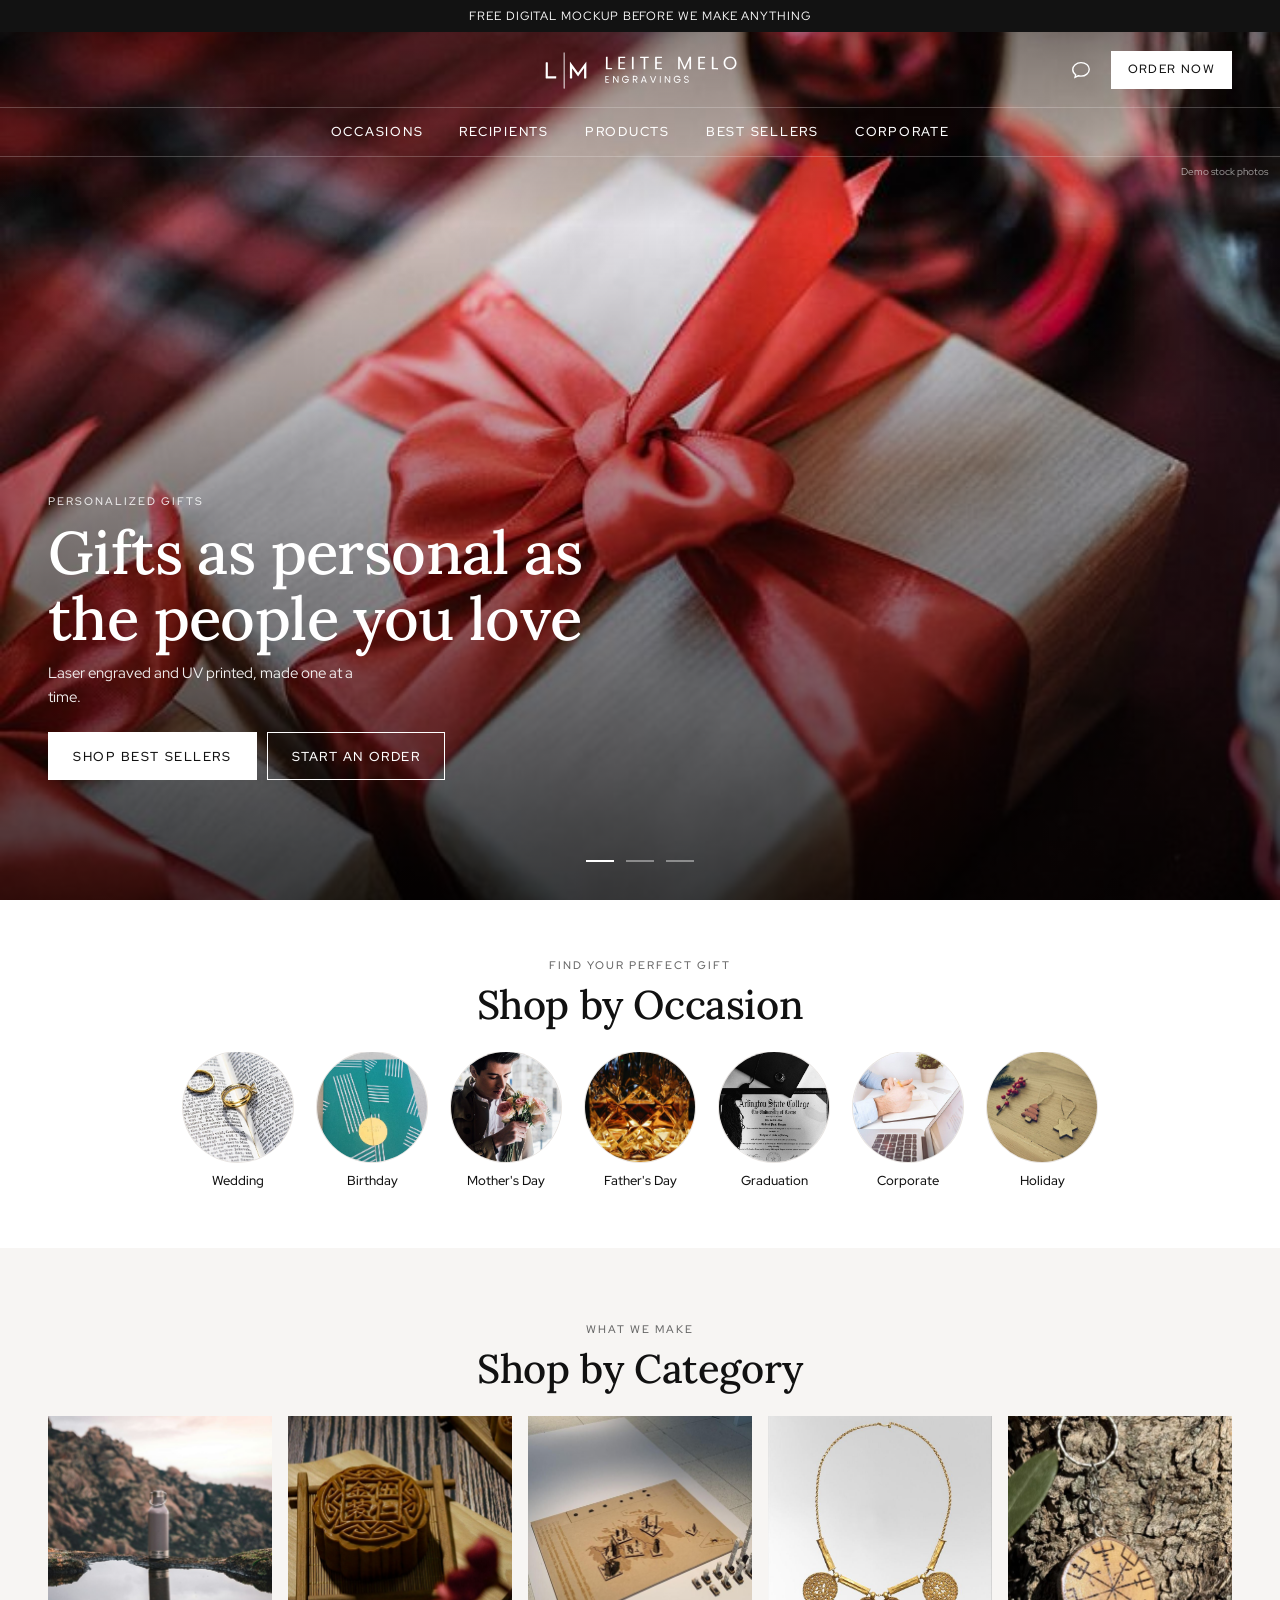
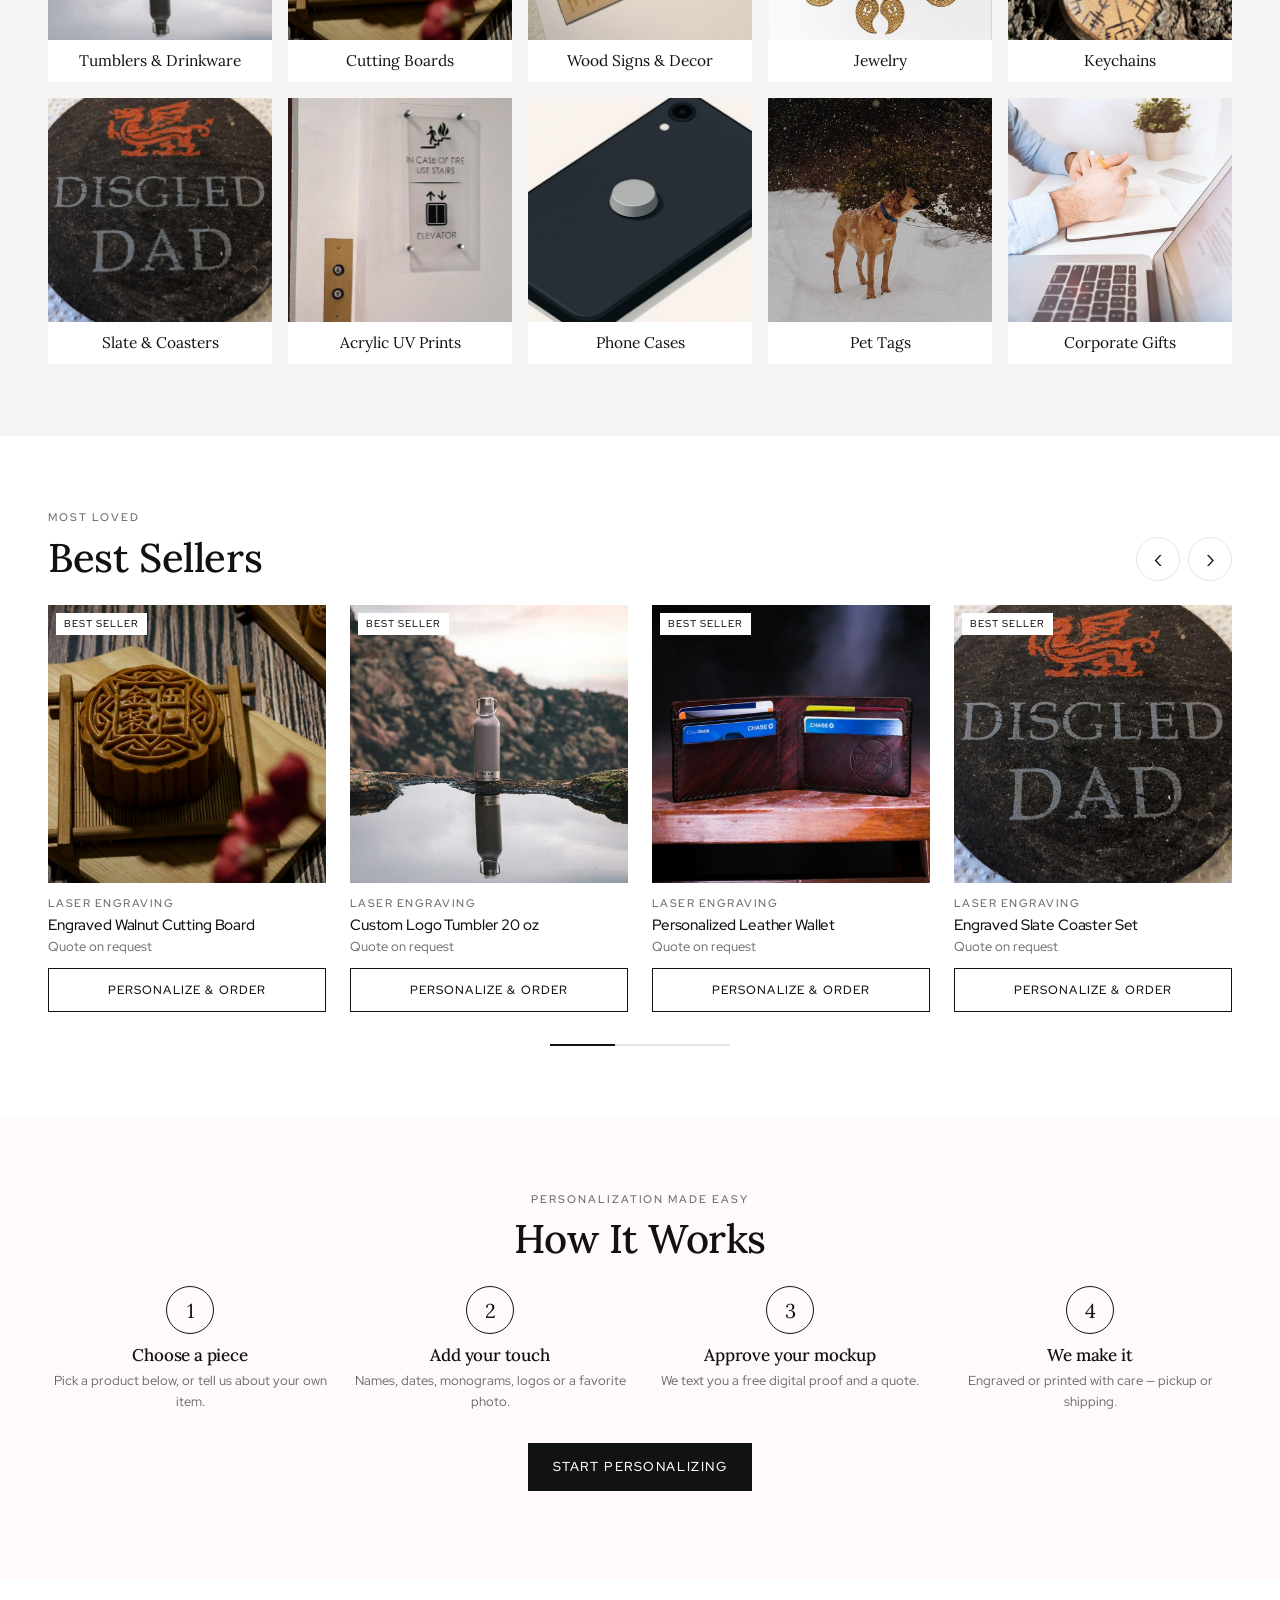
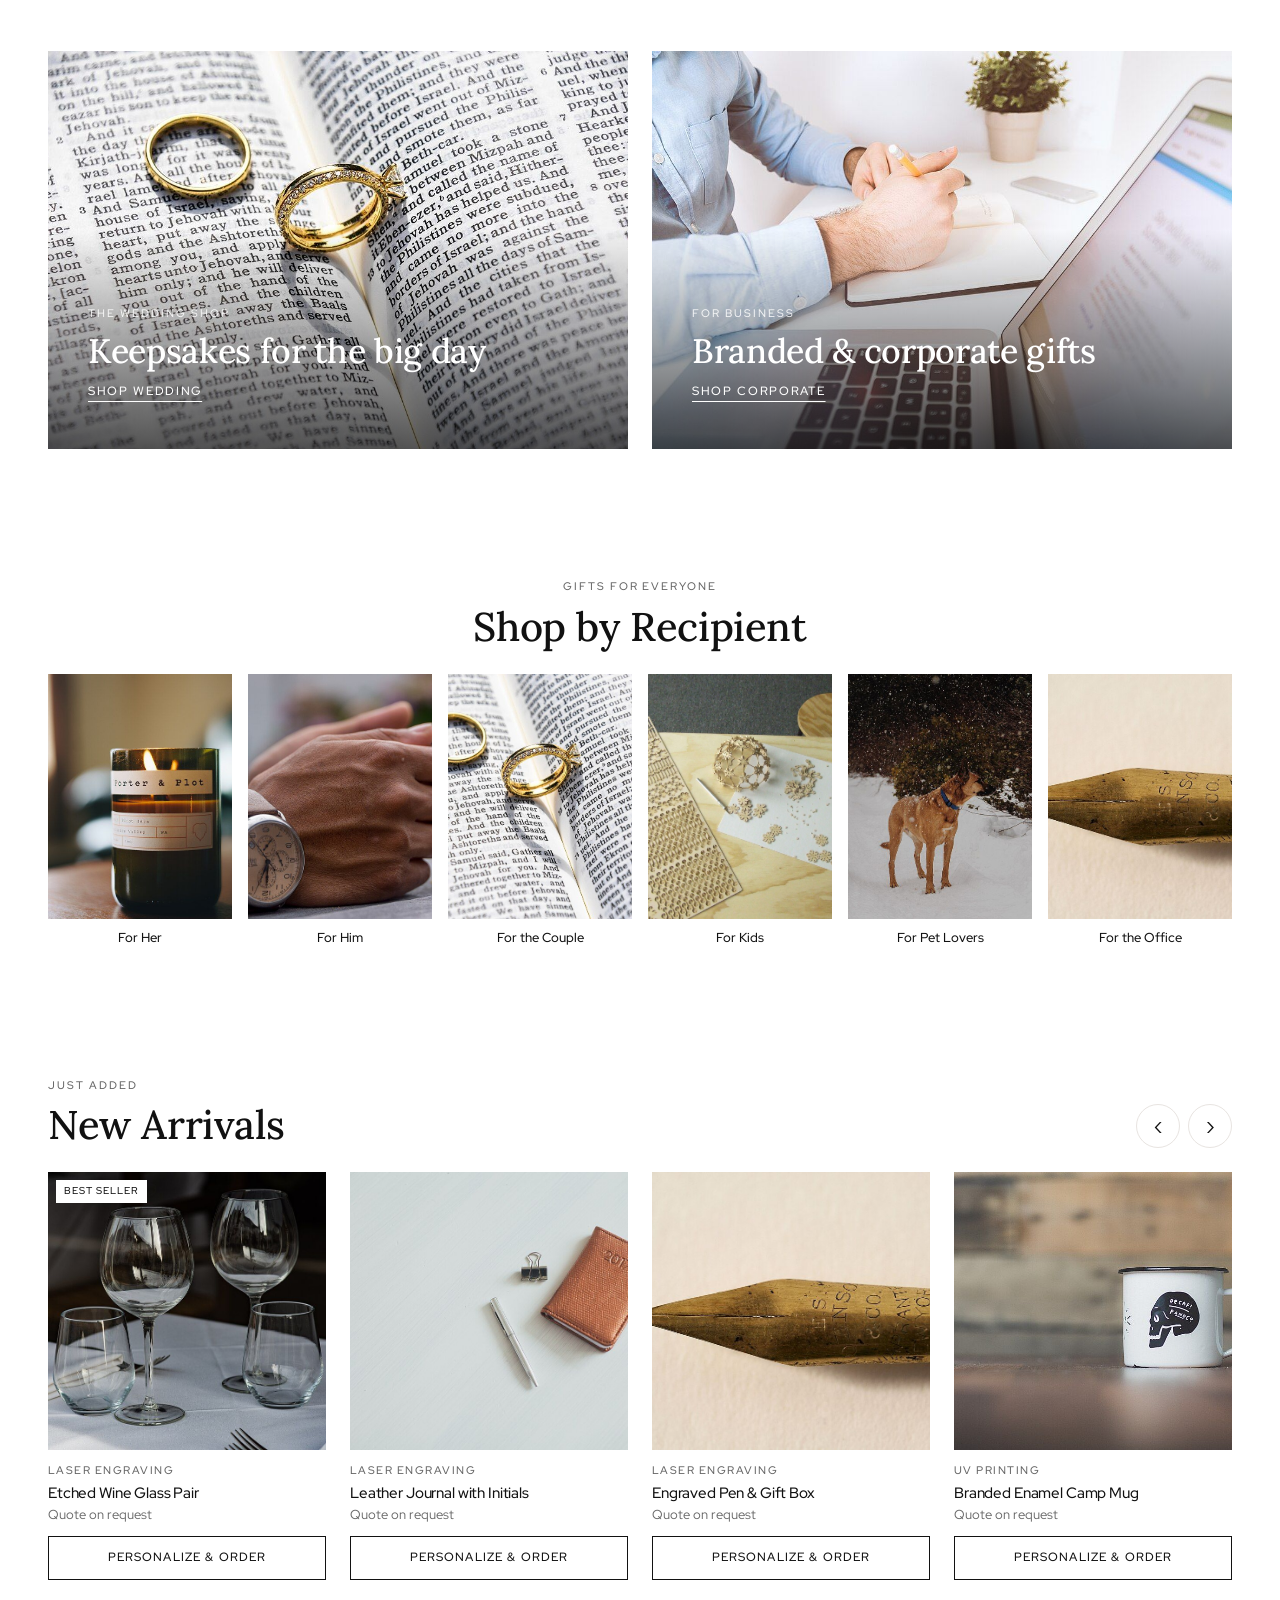
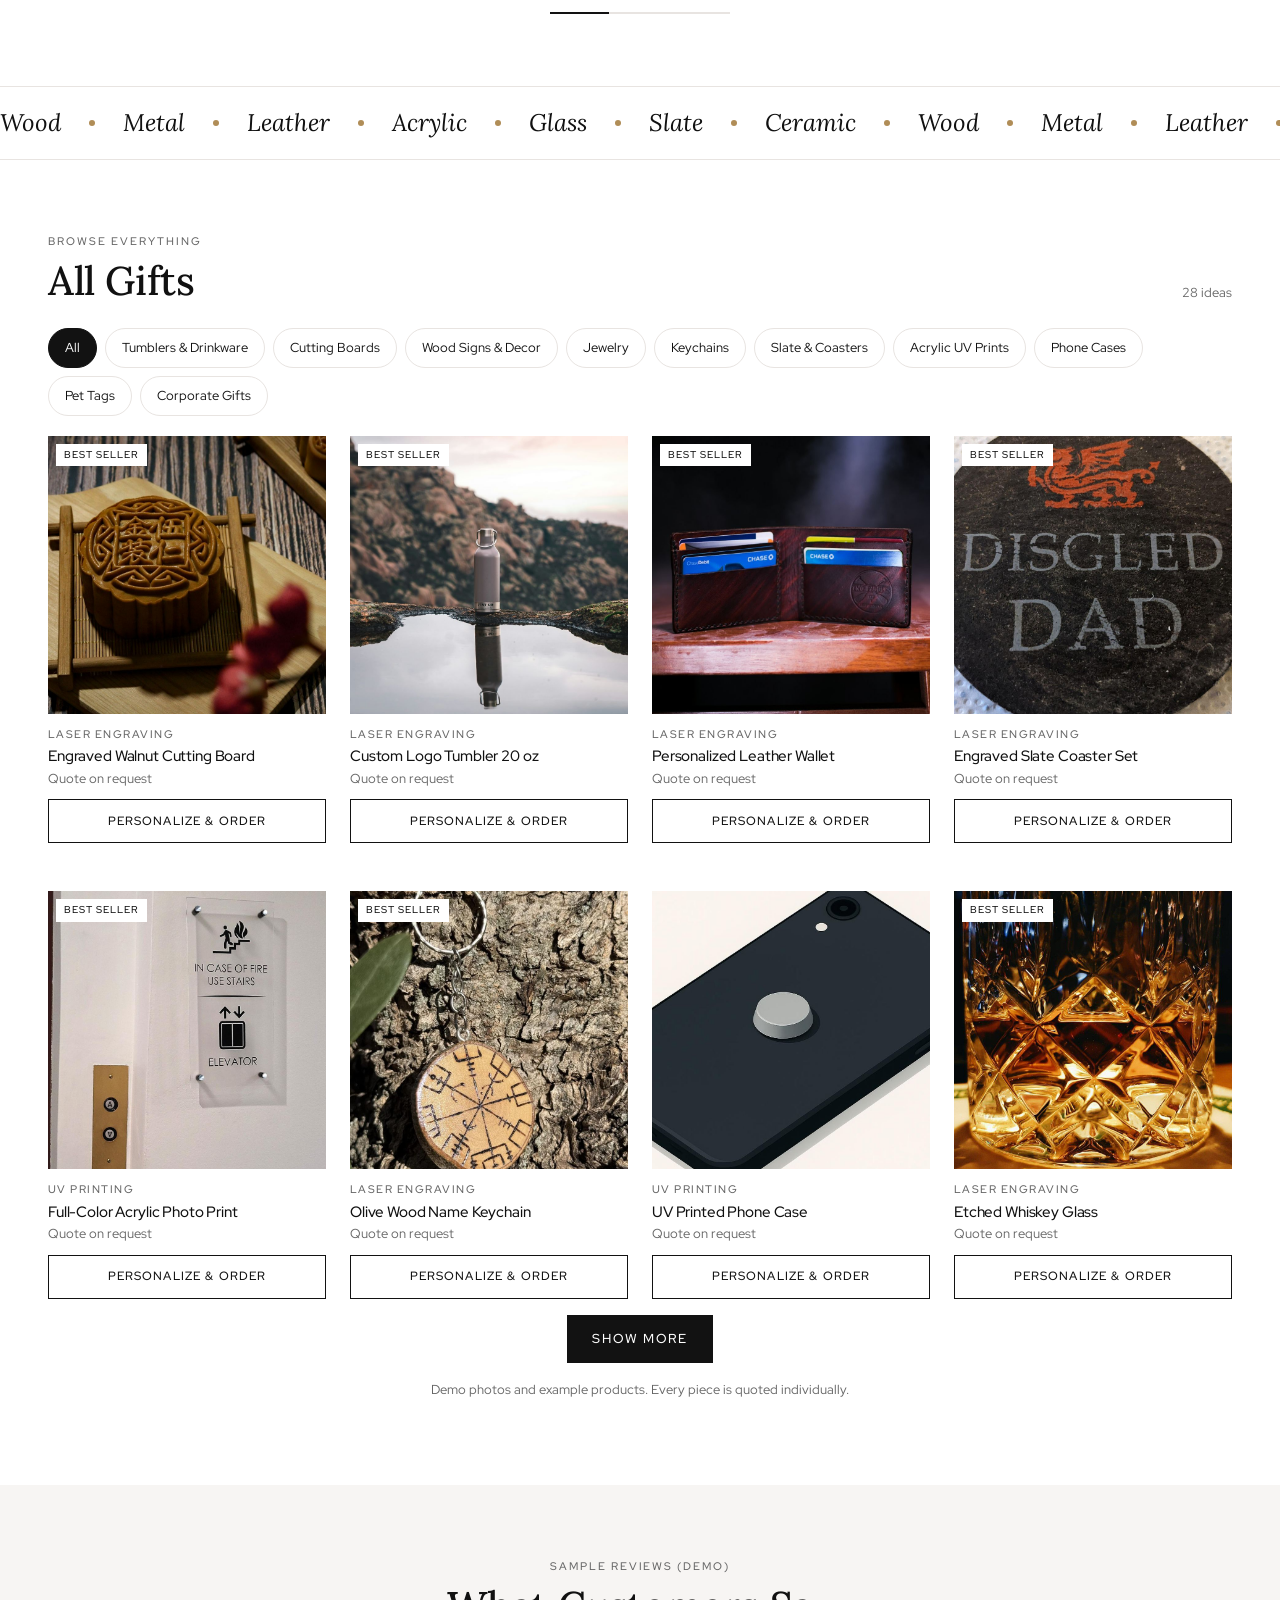
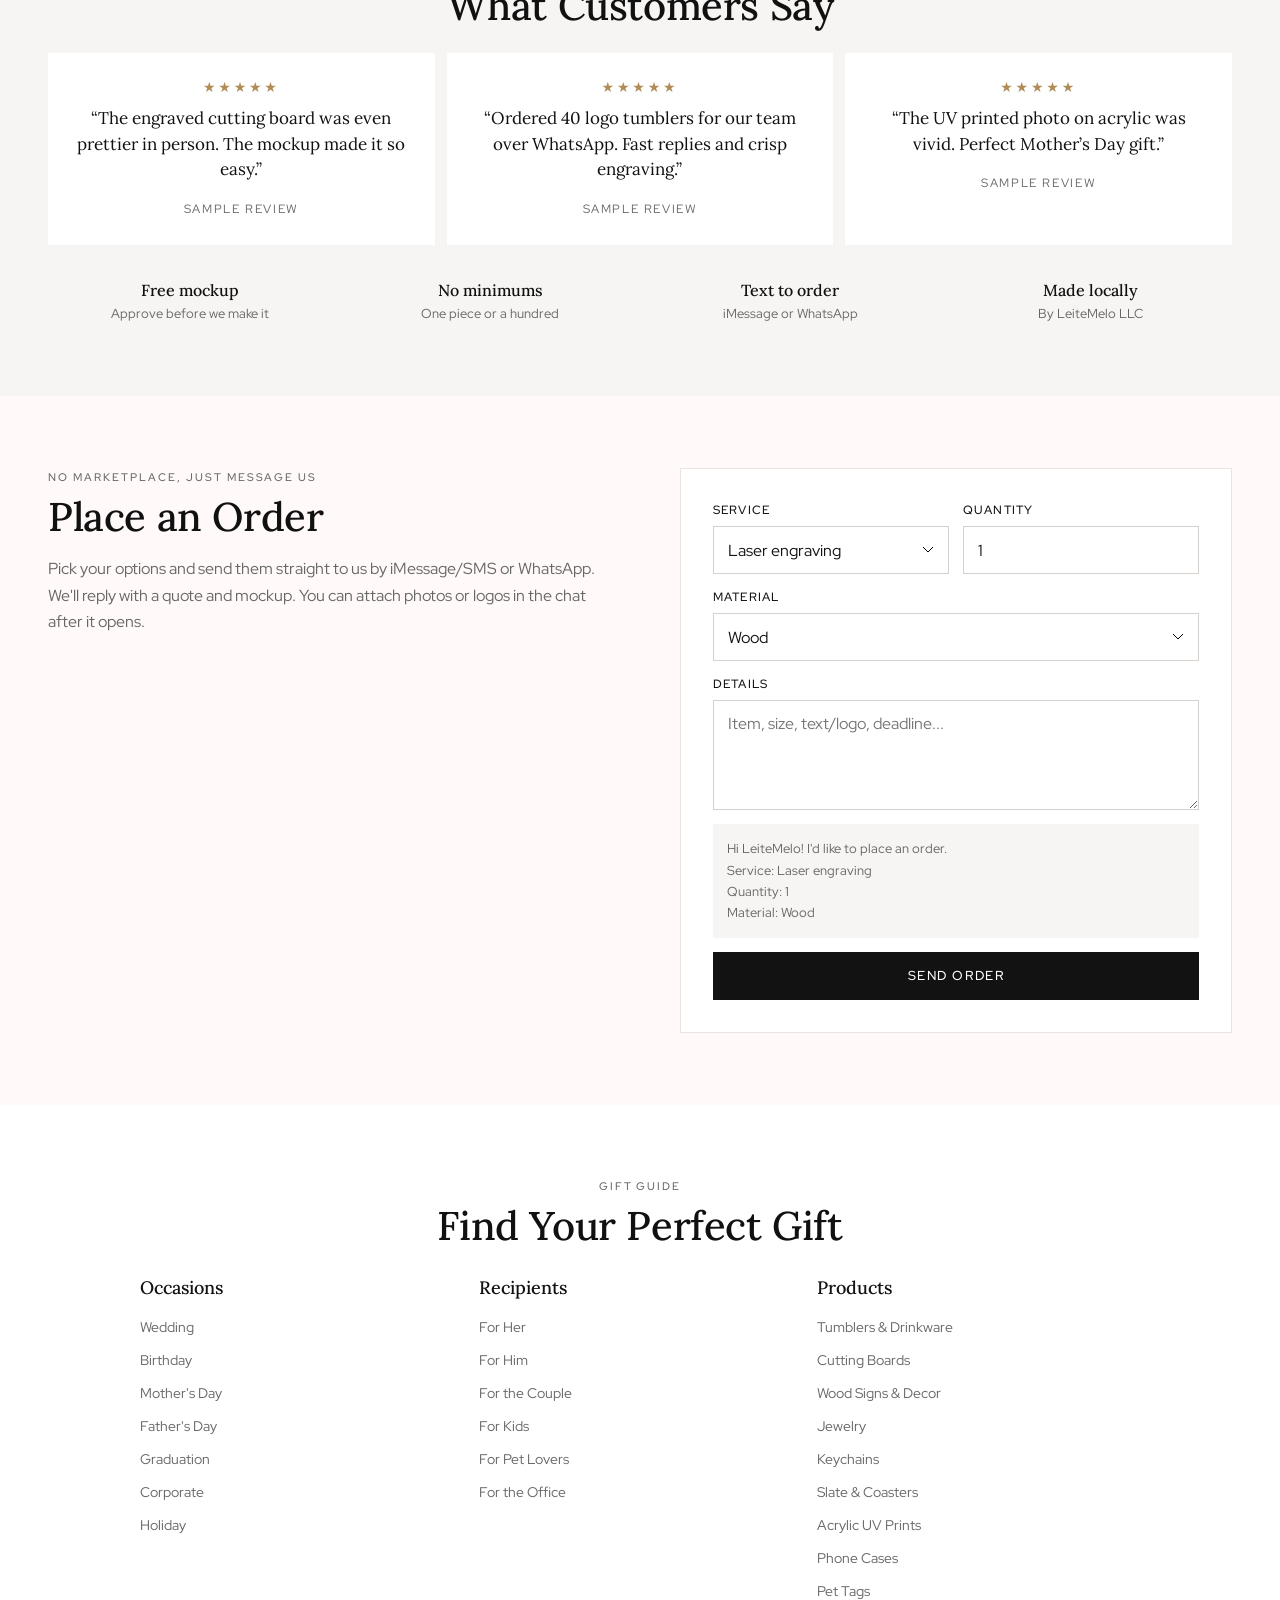
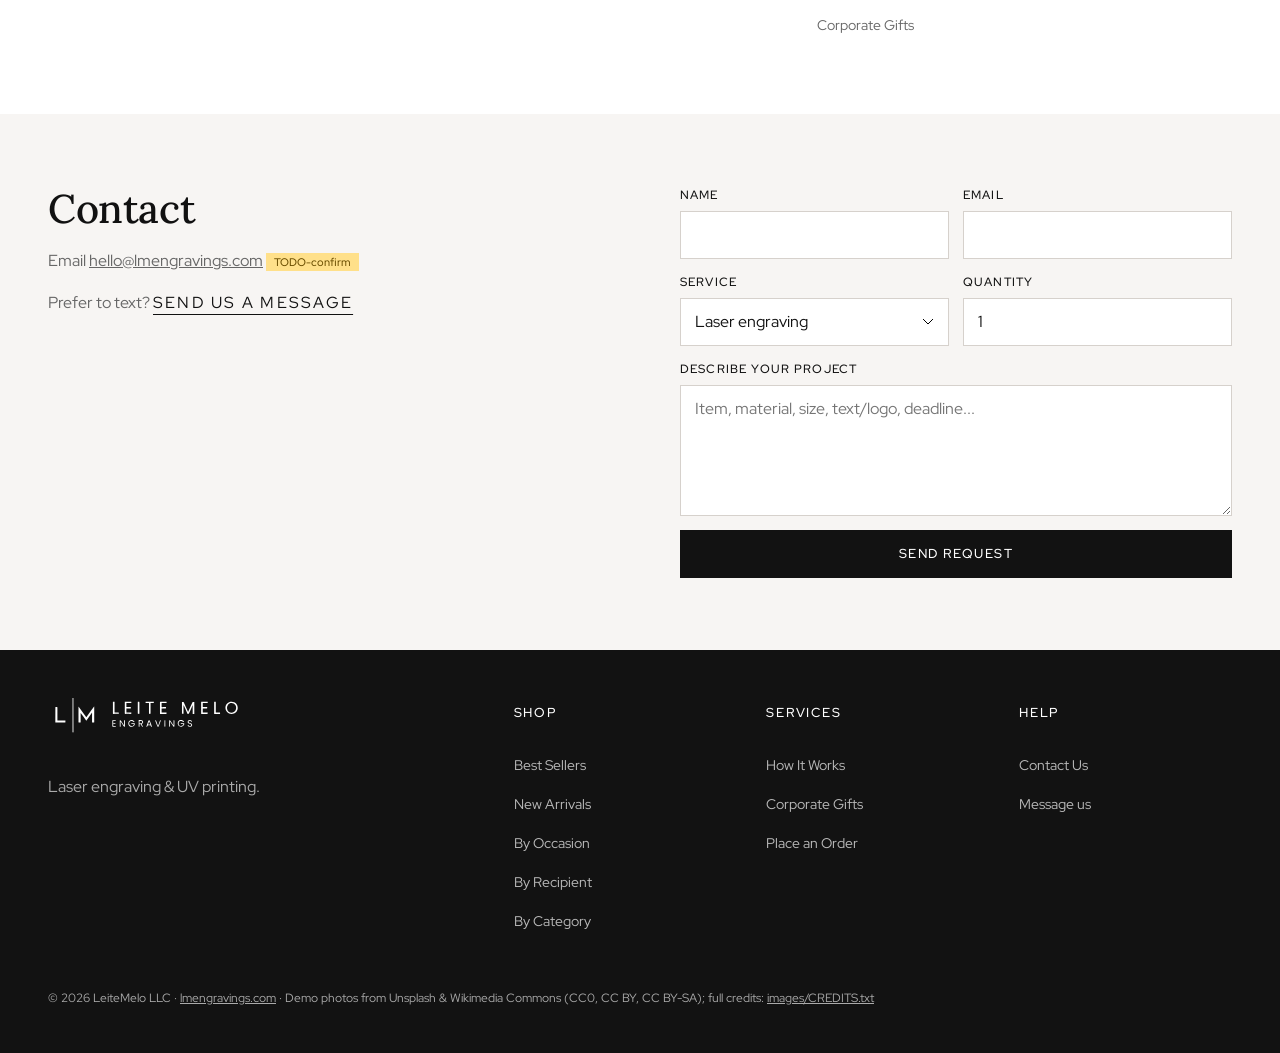
==== index.html @ baf314b1 "Single message button, trim sections" ====
<!DOCTYPE html><html lang="en"><head><meta charset="utf-8"><meta name="viewport" content="width=device-width,initial-scale=1,viewport-fit=cover">
<title>LeiteMelo | Personalized Laser Engraved &amp; UV Printed Gifts</title>
<meta name="description" content="LeiteMelo LLC: personalized laser engraved and full-color UV printed gifts — tumblers, cutting boards, signs, jewelry, keychains, pet tags and corporate gifts. Order by iMessage or WhatsApp.">
<link rel="canonical" href="https://lmengravings.com/"><meta property="og:url" content="https://lmengravings.com/"><meta property="og:title" content="LeiteMelo | Personalized Engraved Gifts"><meta property="og:image" content="https://lmengravings.com/images/hero-1.jpg"><meta name="theme-color" content="#ffffff">
<link rel="preconnect" href="https://fonts.googleapis.com"><link rel="preconnect" href="https://fonts.gstatic.com" crossorigin>
<link href="https://fonts.googleapis.com/css2?family=Lora:ital,wght@0,400;0,500;0,600;1,400&family=Red+Hat+Display:wght@300;400;500;700&display=swap" rel="stylesheet">
<link rel="stylesheet" href="styles.css?v=7"><link rel="icon" type="image/svg+xml" href="images/favicon.svg">
</head><body>
<!-- NOTE: All photos in /images are DEMO STOCK images (Unsplash License / Wikimedia Commons CC0, CC BY, CC BY-SA; see images/CREDITS.txt). Replace with real product photos before launch. -->
<header class="hdr" id="hdr">
<div class="promo" aria-live="polite"><div class="ptrack"><span>Free digital mockup before we make anything</span><span>No minimums — one piece or one hundred</span><span>Order in seconds by iMessage or WhatsApp</span></div></div>
<div class="hdrin">
<button class="burger" aria-label="Open menu" aria-controls="drawer" aria-expanded="false"><span></span><span></span><span></span></button>
<a class="logo" href="#top"><img src="images/logo-dark.svg" alt="Leite Melo Engravings"></a>
<div class="hdricons"><button class="ico msgbtn" aria-label="Send us a message"><svg viewBox="0 0 24 24"><path d="M12 4C7 4 3 7.4 3 11.5c0 2.3 1.2 4.3 3.2 5.7L5.5 20l3.4-1.7c1 .3 2 .4 3.1.4 5 0 9-3.4 9-7.5S17 4 12 4z"/></svg></button><button class="btn sm hdrbtn msgbtn">Order now</button></div></div>
<nav class="mainnav" aria-label="Main"><ul><li class="has"><a href="#all" class="top" data-f="all:">Occasions</a><div class="mega"><div class="megain"><div class="mcols"><p class="mh">Shop by occasion</p><div class="mgrid"><div class="mcol"><a href="#all" data-f="occ:wedding">Wedding</a><a href="#all" data-f="occ:birthday">Birthday</a><a href="#all" data-f="occ:mothers">Mother's Day</a><a href="#all" data-f="occ:fathers">Father's Day</a></div><div class="mcol"><a href="#all" data-f="occ:graduation">Graduation</a><a href="#all" data-f="occ:corporate">Corporate</a><a href="#all" data-f="occ:holiday">Holiday</a></div></div><a class="ulink" href="#all" data-f="all:">Shop all</a></div><a class="mfeat" href="#all" data-f="occ:wedding"><img src="images/o-wedding.jpg" alt="" loading="lazy"><span>Wedding gifts they’ll keep forever</span><em>Shop now</em></a></div></div></li><li class="has"><a href="#all" class="top" data-f="all:">Recipients</a><div class="mega"><div class="megain"><div class="mcols"><p class="mh">Shop by recipient</p><div class="mgrid"><div class="mcol"><a href="#all" data-f="rec:her">For Her</a><a href="#all" data-f="rec:him">For Him</a><a href="#all" data-f="rec:couple">For the Couple</a></div><div class="mcol"><a href="#all" data-f="rec:kids">For Kids</a><a href="#all" data-f="rec:pets">For Pet Lovers</a><a href="#all" data-f="rec:office">For the Office</a></div></div><a class="ulink" href="#all" data-f="all:">Shop all</a></div><a class="mfeat" href="#all" data-f="rec:him"><img src="images/n-watch.jpg" alt="" loading="lazy"><span>Gifts for him</span><em>Shop now</em></a></div></div></li><li class="has"><a href="#all" class="top" data-f="all:">Products</a><div class="mega"><div class="megain"><div class="mcols"><p class="mh">Shop by product</p><div class="mgrid"><div class="mcol"><a href="#all" data-f="cat:drinkware">Tumblers & Drinkware</a><a href="#all" data-f="cat:boards">Cutting Boards</a><a href="#all" data-f="cat:signs">Wood Signs & Decor</a><a href="#all" data-f="cat:jewelry">Jewelry</a><a href="#all" data-f="cat:keychains">Keychains</a></div><div class="mcol"><a href="#all" data-f="cat:coasters">Slate & Coasters</a><a href="#all" data-f="cat:acrylic">Acrylic UV Prints</a><a href="#all" data-f="cat:phone">Phone Cases</a><a href="#all" data-f="cat:pets">Pet Tags</a><a href="#all" data-f="cat:corporate">Corporate Gifts</a></div></div><a class="ulink" href="#all" data-f="all:">Shop all</a></div><a class="mfeat" href="#all" data-f="cat:boards"><img src="images/p-cutting-board.jpg" alt="" loading="lazy"><span>Engraved cutting boards</span><em>Shop now</em></a></div></div></li><li><a class="top" href="#best">Best Sellers</a></li><li><a class="top" href="#all" data-f="cat:corporate">Corporate</a></li></ul></nav>
</header>
<div class="scrim" id="scrim"></div>
<aside class="drawer" id="drawer" aria-label="Menu" aria-hidden="true">
<div class="dhead"><img src="images/logo-dark.svg" alt="Leite Melo Engravings"><button class="dclose" aria-label="Close menu">&times;</button></div>
<div class="dview"><div class="dpanel root" id="p-root"><div class="dpromo"><a href="#all" data-f="occ:wedding"><img src="images/o-wedding.jpg" alt=""><span>Wedding</span></a><a href="#all" data-f="occ:fathers"><img src="images/o-father.jpg" alt=""><span>For Dad</span></a><a href="#all" data-f="cat:corporate"><img src="images/o-corp.jpg" alt=""><span>Corporate</span></a></div><button class="dl" data-go="p-occ"><span>Occasions</span><svg class="chev" viewBox="0 0 24 24"><path d="M9 6l6 6-6 6"/></svg></button><button class="dl" data-go="p-rec"><span>Recipients</span><svg class="chev" viewBox="0 0 24 24"><path d="M9 6l6 6-6 6"/></svg></button><button class="dl" data-go="p-cat"><span>Products</span><svg class="chev" viewBox="0 0 24 24"><path d="M9 6l6 6-6 6"/></svg></button><a class="dl" href="#best"><span>Best Sellers</span></a><a class="dl" href="#all" data-f="cat:corporate"><span>Corporate Gifts</span></a><a class="dl" href="#how"><span>How It Works</span></a><a class="dl" href="#order"><span>Place an Order</span></a><a class="dl" href="#contact"><span>Contact</span></a></div><div class="dpanel" id="p-occ"><button class="dback" data-back><svg viewBox="0 0 24 24"><path d="M15 6l-6 6 6 6"/></svg><span>Back</span></button><p class="dtitle">Occasions</p><div class="dthumbs"><a href="#all" data-f="occ:wedding"><img src="images/o-wedding.jpg" alt="" loading="lazy"><span>Wedding</span><svg class="chev" viewBox="0 0 24 24"><path d="M9 6l6 6-6 6"/></svg></a><a href="#all" data-f="occ:birthday"><img src="images/o-birthday.jpg" alt="" loading="lazy"><span>Birthday</span><svg class="chev" viewBox="0 0 24 24"><path d="M9 6l6 6-6 6"/></svg></a><a href="#all" data-f="occ:mothers"><img src="images/o-mother.jpg" alt="" loading="lazy"><span>Mother's Day</span><svg class="chev" viewBox="0 0 24 24"><path d="M9 6l6 6-6 6"/></svg></a><a href="#all" data-f="occ:fathers"><img src="images/o-father.jpg" alt="" loading="lazy"><span>Father's Day</span><svg class="chev" viewBox="0 0 24 24"><path d="M9 6l6 6-6 6"/></svg></a><a href="#all" data-f="occ:graduation"><img src="images/o-grad.jpg" alt="" loading="lazy"><span>Graduation</span><svg class="chev" viewBox="0 0 24 24"><path d="M9 6l6 6-6 6"/></svg></a><a href="#all" data-f="occ:corporate"><img src="images/o-corp.jpg" alt="" loading="lazy"><span>Corporate</span><svg class="chev" viewBox="0 0 24 24"><path d="M9 6l6 6-6 6"/></svg></a><a href="#all" data-f="occ:holiday"><img src="images/n-ornament.jpg" alt="" loading="lazy"><span>Holiday</span><svg class="chev" viewBox="0 0 24 24"><path d="M9 6l6 6-6 6"/></svg></a></div><a class="dall" href="#all" data-f="all:">Shop all</a></div><div class="dpanel" id="p-rec"><button class="dback" data-back><svg viewBox="0 0 24 24"><path d="M15 6l-6 6 6 6"/></svg><span>Back</span></button><p class="dtitle">Recipients</p><div class="dthumbs"><a href="#all" data-f="rec:her"><img src="images/n-candle.jpg" alt="" loading="lazy"><span>For Her</span><svg class="chev" viewBox="0 0 24 24"><path d="M9 6l6 6-6 6"/></svg></a><a href="#all" data-f="rec:him"><img src="images/n-watch.jpg" alt="" loading="lazy"><span>For Him</span><svg class="chev" viewBox="0 0 24 24"><path d="M9 6l6 6-6 6"/></svg></a><a href="#all" data-f="rec:couple"><img src="images/o-wedding.jpg" alt="" loading="lazy"><span>For the Couple</span><svg class="chev" viewBox="0 0 24 24"><path d="M9 6l6 6-6 6"/></svg></a><a href="#all" data-f="rec:kids"><img src="images/p-wood-kit.jpg" alt="" loading="lazy"><span>For Kids</span><svg class="chev" viewBox="0 0 24 24"><path d="M9 6l6 6-6 6"/></svg></a><a href="#all" data-f="rec:pets"><img src="images/c-pet.jpg" alt="" loading="lazy"><span>For Pet Lovers</span><svg class="chev" viewBox="0 0 24 24"><path d="M9 6l6 6-6 6"/></svg></a><a href="#all" data-f="rec:office"><img src="images/n-pen.jpg" alt="" loading="lazy"><span>For the Office</span><svg class="chev" viewBox="0 0 24 24"><path d="M9 6l6 6-6 6"/></svg></a></div><a class="dall" href="#all" data-f="all:">Shop all</a></div><div class="dpanel" id="p-cat"><button class="dback" data-back><svg viewBox="0 0 24 24"><path d="M15 6l-6 6 6 6"/></svg><span>Back</span></button><p class="dtitle">Products</p><div class="dthumbs"><a href="#all" data-f="cat:drinkware"><img src="images/p-tumbler.jpg" alt="" loading="lazy"><span>Tumblers & Drinkware</span><svg class="chev" viewBox="0 0 24 24"><path d="M9 6l6 6-6 6"/></svg></a><a href="#all" data-f="cat:boards"><img src="images/p-cutting-board.jpg" alt="" loading="lazy"><span>Cutting Boards</span><svg class="chev" viewBox="0 0 24 24"><path d="M9 6l6 6-6 6"/></svg></a><a href="#all" data-f="cat:signs"><img src="images/p-map.jpg" alt="" loading="lazy"><span>Wood Signs & Decor</span><svg class="chev" viewBox="0 0 24 24"><path d="M9 6l6 6-6 6"/></svg></a><a href="#all" data-f="cat:jewelry"><img src="images/c-jewelry.jpg" alt="" loading="lazy"><span>Jewelry</span><svg class="chev" viewBox="0 0 24 24"><path d="M9 6l6 6-6 6"/></svg></a><a href="#all" data-f="cat:keychains"><img src="images/p-keychain.jpg" alt="" loading="lazy"><span>Keychains</span><svg class="chev" viewBox="0 0 24 24"><path d="M9 6l6 6-6 6"/></svg></a><a href="#all" data-f="cat:coasters"><img src="images/p-slate.jpg" alt="" loading="lazy"><span>Slate & Coasters</span><svg class="chev" viewBox="0 0 24 24"><path d="M9 6l6 6-6 6"/></svg></a><a href="#all" data-f="cat:acrylic"><img src="images/p-acrylic.jpg" alt="" loading="lazy"><span>Acrylic UV Prints</span><svg class="chev" viewBox="0 0 24 24"><path d="M9 6l6 6-6 6"/></svg></a><a href="#all" data-f="cat:phone"><img src="images/p-phone.jpg" alt="" loading="lazy"><span>Phone Cases</span><svg class="chev" viewBox="0 0 24 24"><path d="M9 6l6 6-6 6"/></svg></a><a href="#all" data-f="cat:pets"><img src="images/c-pet.jpg" alt="" loading="lazy"><span>Pet Tags</span><svg class="chev" viewBox="0 0 24 24"><path d="M9 6l6 6-6 6"/></svg></a><a href="#all" data-f="cat:corporate"><img src="images/o-corp.jpg" alt="" loading="lazy"><span>Corporate Gifts</span><svg class="chev" viewBox="0 0 24 24"><path d="M9 6l6 6-6 6"/></svg></a></div><a class="dall" href="#all" data-f="all:">Shop all</a></div></div>
<div class="dfoot"><button class="btn block msgbtn">Send us a message</button></div></aside>

<main id="top">
<section class="slideshow" aria-label="Featured">
<div class="slide is-active" style="--img:url(images/h-gift.jpg)"><div class="slidetxt"><p class="eyebrow">Personalized gifts</p><h1>Gifts as personal as the people you love</h1><p>Laser engraved and UV printed, made one at a time.</p><div class="cta"><a class="btn light" href="#best">Shop best sellers</a><a class="btn ghost" href="#order">Start an order</a></div></div></div>
<div class="slide" style="--img:url(images/hero-1.jpg)"><div class="slidetxt"><p class="eyebrow">Full-color UV printing</p><h2 class="h1">Your photo, printed on almost anything</h2><p>Acrylic, wood, metal, glass and phone cases.</p><div class="cta"><a class="btn light" href="#all" data-f="cat:acrylic">Shop UV prints</a></div></div></div>
<div class="slide" style="--img:url(images/h-hero.jpg)"><div class="slidetxt"><p class="eyebrow">Corporate &amp; teams</p><h2 class="h1">Your logo, engraved to last</h2><p>Tumblers, pens, desk sets and awards — small batches welcome.</p><div class="cta"><a class="btn light" href="#all" data-f="cat:corporate">Shop corporate gifts</a></div></div></div>
<div class="dots"><button aria-label="Slide 1" class="on"></button><button aria-label="Slide 2"></button><button aria-label="Slide 3"></button></div>
<span class="democap">Demo stock photos</span></section>

<section class="sec tight" id="occasions"><div class="wrap"><div class="sechead c"><p class="eyebrow">Find your perfect gift</p><h2>Shop by Occasion</h2></div><div class="circles"><a class="circ" href="#all" data-f="occ:wedding"><img src="images/o-wedding.jpg" alt="" loading="lazy"><span>Wedding</span></a><a class="circ" href="#all" data-f="occ:birthday"><img src="images/o-birthday.jpg" alt="" loading="lazy"><span>Birthday</span></a><a class="circ" href="#all" data-f="occ:mothers"><img src="images/o-mother.jpg" alt="" loading="lazy"><span>Mother's Day</span></a><a class="circ" href="#all" data-f="occ:fathers"><img src="images/o-father.jpg" alt="" loading="lazy"><span>Father's Day</span></a><a class="circ" href="#all" data-f="occ:graduation"><img src="images/o-grad.jpg" alt="" loading="lazy"><span>Graduation</span></a><a class="circ" href="#all" data-f="occ:corporate"><img src="images/o-corp.jpg" alt="" loading="lazy"><span>Corporate</span></a><a class="circ" href="#all" data-f="occ:holiday"><img src="images/n-ornament.jpg" alt="" loading="lazy"><span>Holiday</span></a></div></div></section>

<section class="sec tint" id="categories"><div class="wrap"><div class="sechead c"><p class="eyebrow">What we make</p><h2>Shop by Category</h2></div><div class="tiles"><a class="tile" href="#all" data-f="cat:drinkware"><img src="images/p-tumbler.jpg" alt="" loading="lazy"><span>Tumblers & Drinkware</span></a><a class="tile" href="#all" data-f="cat:boards"><img src="images/p-cutting-board.jpg" alt="" loading="lazy"><span>Cutting Boards</span></a><a class="tile" href="#all" data-f="cat:signs"><img src="images/p-map.jpg" alt="" loading="lazy"><span>Wood Signs & Decor</span></a><a class="tile" href="#all" data-f="cat:jewelry"><img src="images/c-jewelry.jpg" alt="" loading="lazy"><span>Jewelry</span></a><a class="tile" href="#all" data-f="cat:keychains"><img src="images/p-keychain.jpg" alt="" loading="lazy"><span>Keychains</span></a><a class="tile" href="#all" data-f="cat:coasters"><img src="images/p-slate.jpg" alt="" loading="lazy"><span>Slate & Coasters</span></a><a class="tile" href="#all" data-f="cat:acrylic"><img src="images/p-acrylic.jpg" alt="" loading="lazy"><span>Acrylic UV Prints</span></a><a class="tile" href="#all" data-f="cat:phone"><img src="images/p-phone.jpg" alt="" loading="lazy"><span>Phone Cases</span></a><a class="tile" href="#all" data-f="cat:pets"><img src="images/c-pet.jpg" alt="" loading="lazy"><span>Pet Tags</span></a><a class="tile" href="#all" data-f="cat:corporate"><img src="images/o-corp.jpg" alt="" loading="lazy"><span>Corporate Gifts</span></a></div></div></section>

<section class="sec" id="best"><div class="wrap"><div class="sechead"><div><p class="eyebrow">Most loved</p><h2>Best Sellers</h2></div><div class="arrows"><button class="arr" data-dir="-1" aria-label="Previous">‹</button><button class="arr" data-dir="1" aria-label="Next">›</button></div></div><div class="carousel"><article class="card" data-i="0"><button class="media" data-i="0" aria-label="Personalize Engraved Walnut Cutting Board"><img src="images/p-cutting-board.jpg" alt="Demo photo: Engraved Walnut Cutting Board" loading="lazy"><img class="img2" src="images/p-cutting-board-2.jpg" alt="" loading="lazy" aria-hidden="true"><span class=tag>Best seller</span></button><p class="vendor">Laser engraving</p><h3>Engraved Walnut Cutting Board</h3><p class="mat">Quote on request</p><button class="pbtn" data-i="0">Personalize &amp; order</button></article><article class="card" data-i="1"><button class="media" data-i="1" aria-label="Personalize Custom Logo Tumbler 20 oz"><img src="images/p-tumbler.jpg" alt="Demo photo: Custom Logo Tumbler 20 oz" loading="lazy"><img class="img2" src="images/p-tumbler-2.jpg" alt="" loading="lazy" aria-hidden="true"><span class=tag>Best seller</span></button><p class="vendor">Laser engraving</p><h3>Custom Logo Tumbler 20 oz</h3><p class="mat">Quote on request</p><button class="pbtn" data-i="1">Personalize &amp; order</button></article><article class="card" data-i="2"><button class="media" data-i="2" aria-label="Personalize Personalized Leather Wallet"><img src="images/p-wallet.jpg" alt="Demo photo: Personalized Leather Wallet" loading="lazy"><img class="img2" src="images/p-wallet-2.jpg" alt="" loading="lazy" aria-hidden="true"><span class=tag>Best seller</span></button><p class="vendor">Laser engraving</p><h3>Personalized Leather Wallet</h3><p class="mat">Quote on request</p><button class="pbtn" data-i="2">Personalize &amp; order</button></article><article class="card" data-i="3"><button class="media" data-i="3" aria-label="Personalize Engraved Slate Coaster Set"><img src="images/p-slate.jpg" alt="Demo photo: Engraved Slate Coaster Set" loading="lazy"><img class="img2" src="images/p-slate-2.jpg" alt="" loading="lazy" aria-hidden="true"><span class=tag>Best seller</span></button><p class="vendor">Laser engraving</p><h3>Engraved Slate Coaster Set</h3><p class="mat">Quote on request</p><button class="pbtn" data-i="3">Personalize &amp; order</button></article><article class="card" data-i="4"><button class="media" data-i="4" aria-label="Personalize Full-Color Acrylic Photo Print"><img src="images/p-acrylic.jpg" alt="Demo photo: Full-Color Acrylic Photo Print" loading="lazy"><img class="img2" src="images/p-acrylic-2.jpg" alt="" loading="lazy" aria-hidden="true"><span class=tag>Best seller</span></button><p class="vendor">UV printing</p><h3>Full-Color Acrylic Photo Print</h3><p class="mat">Quote on request</p><button class="pbtn" data-i="4">Personalize &amp; order</button></article><article class="card" data-i="5"><button class="media" data-i="5" aria-label="Personalize Olive Wood Name Keychain"><img src="images/p-keychain.jpg" alt="Demo photo: Olive Wood Name Keychain" loading="lazy"><img class="img2" src="images/p-keychain-2.jpg" alt="" loading="lazy" aria-hidden="true"><span class=tag>Best seller</span></button><p class="vendor">Laser engraving</p><h3>Olive Wood Name Keychain</h3><p class="mat">Quote on request</p><button class="pbtn" data-i="5">Personalize &amp; order</button></article><article class="card" data-i="7"><button class="media" data-i="7" aria-label="Personalize Etched Whiskey Glass"><img src="images/o-father.jpg" alt="Demo photo: Etched Whiskey Glass" loading="lazy"><img class="img2" src="images/p-glass.jpg" alt="" loading="lazy" aria-hidden="true"><span class=tag>Best seller</span></button><p class="vendor">Laser engraving</p><h3>Etched Whiskey Glass</h3><p class="mat">Quote on request</p><button class="pbtn" data-i="7">Personalize &amp; order</button></article><article class="card" data-i="9"><button class="media" data-i="9" aria-label="Personalize Laser-Cut City Map Wall Art"><img src="images/p-map.jpg" alt="Demo photo: Laser-Cut City Map Wall Art" loading="lazy"><img class="img2" src="images/p-map-2.jpg" alt="" loading="lazy" aria-hidden="true"><span class=tag>Best seller</span></button><p class="vendor">Laser engraving</p><h3>Laser-Cut City Map Wall Art</h3><p class="mat">Quote on request</p><button class="pbtn" data-i="9">Personalize &amp; order</button></article><article class="card" data-i="12"><button class="media" data-i="12" aria-label="Personalize Engraved Pendant Necklace"><img src="images/c-jewelry.jpg" alt="Demo photo: Engraved Pendant Necklace" loading="lazy"><img class="img2" src="images/n-compact.jpg" alt="" loading="lazy" aria-hidden="true"><span class=tag>Best seller</span></button><p class="vendor">Laser engraving</p><h3>Engraved Pendant Necklace</h3><p class="mat">Quote on request</p><button class="pbtn" data-i="12">Personalize &amp; order</button></article><article class="card" data-i="14"><button class="media" data-i="14" aria-label="Personalize Personalized Pet ID Tag"><img src="images/c-pet.jpg" alt="Demo photo: Personalized Pet ID Tag" loading="lazy"><img class="img2" src="images/p-keychain.jpg" alt="" loading="lazy" aria-hidden="true"><span class=tag>Best seller</span></button><p class="vendor">Laser engraving</p><h3>Personalized Pet ID Tag</h3><p class="mat">Quote on request</p><button class="pbtn" data-i="14">Personalize &amp; order</button></article><article class="card" data-i="16"><button class="media" data-i="16" aria-label="Personalize Etched Wine Glass Pair"><img src="images/n-wine.jpg" alt="Demo photo: Etched Wine Glass Pair" loading="lazy"><img class="img2" src="images/p-glass.jpg" alt="" loading="lazy" aria-hidden="true"><span class=tag>Best seller</span></button><p class="vendor">Laser engraving</p><h3>Etched Wine Glass Pair</h3><p class="mat">Quote on request</p><button class="pbtn" data-i="16">Personalize &amp; order</button></article></div><div class="progress"><span></span></div></div></section>

<section class="sec blush" id="how"><div class="wrap"><div class="sechead c"><p class="eyebrow">Personalization made easy</p><h2>How It Works</h2></div><ol class="steps">
<li><span class="num">1</span><h3>Choose a piece</h3><p>Pick a product below, or tell us about your own item.</p></li>
<li><span class="num">2</span><h3>Add your touch</h3><p>Names, dates, monograms, logos or a favorite photo.</p></li>
<li><span class="num">3</span><h3>Approve your mockup</h3><p>We text you a free digital proof and a quote.</p></li>
<li><span class="num">4</span><h3>We make it</h3><p>Engraved or printed with care — pickup or shipping.</p></li></ol>
<p class="center"><a class="btn" href="#order">Start personalizing</a></p></div></section>

<section class="sec" id="featured"><div class="wrap feat">
<a class="fbig" href="#all" data-f="occ:wedding"><img src="images/o-wedding.jpg" alt="" loading="lazy"><div><p class="eyebrow">The wedding shop</p><h3>Keepsakes for the big day</h3><span class="ulink">Shop wedding</span></div></a>
<a class="fbig" href="#all" data-f="cat:corporate"><img src="images/o-corp.jpg" alt="" loading="lazy"><div><p class="eyebrow">For business</p><h3>Branded &amp; corporate gifts</h3><span class="ulink">Shop corporate</span></div></a></div></section>

<section class="sec tight" id="recipients"><div class="wrap"><div class="sechead c"><p class="eyebrow">Gifts for everyone</p><h2>Shop by Recipient</h2></div><div class="rtiles"><a class="rtile" href="#all" data-f="rec:her"><img src="images/n-candle.jpg" alt="" loading="lazy"><span>For Her</span></a><a class="rtile" href="#all" data-f="rec:him"><img src="images/n-watch.jpg" alt="" loading="lazy"><span>For Him</span></a><a class="rtile" href="#all" data-f="rec:couple"><img src="images/o-wedding.jpg" alt="" loading="lazy"><span>For the Couple</span></a><a class="rtile" href="#all" data-f="rec:kids"><img src="images/p-wood-kit.jpg" alt="" loading="lazy"><span>For Kids</span></a><a class="rtile" href="#all" data-f="rec:pets"><img src="images/c-pet.jpg" alt="" loading="lazy"><span>For Pet Lovers</span></a><a class="rtile" href="#all" data-f="rec:office"><img src="images/n-pen.jpg" alt="" loading="lazy"><span>For the Office</span></a></div></div></section>

<section class="sec" id="new"><div class="wrap"><div class="sechead"><div><p class="eyebrow">Just added</p><h2>New Arrivals</h2></div><div class="arrows"><button class="arr" data-dir="-1" aria-label="Previous">‹</button><button class="arr" data-dir="1" aria-label="Next">›</button></div></div><div class="carousel"><article class="card" data-i="16"><button class="media" data-i="16" aria-label="Personalize Etched Wine Glass Pair"><img src="images/n-wine.jpg" alt="Demo photo: Etched Wine Glass Pair" loading="lazy"><img class="img2" src="images/p-glass.jpg" alt="" loading="lazy" aria-hidden="true"><span class=tag>Best seller</span></button><p class="vendor">Laser engraving</p><h3>Etched Wine Glass Pair</h3><p class="mat">Quote on request</p><button class="pbtn" data-i="16">Personalize &amp; order</button></article><article class="card" data-i="17"><button class="media" data-i="17" aria-label="Personalize Leather Journal with Initials"><img src="images/n-leather.jpg" alt="Demo photo: Leather Journal with Initials" loading="lazy"><img class="img2" src="images/p-wallet.jpg" alt="" loading="lazy" aria-hidden="true"></button><p class="vendor">Laser engraving</p><h3>Leather Journal with Initials</h3><p class="mat">Quote on request</p><button class="pbtn" data-i="17">Personalize &amp; order</button></article><article class="card" data-i="18"><button class="media" data-i="18" aria-label="Personalize Engraved Pen & Gift Box"><img src="images/n-pen.jpg" alt="Demo photo: Engraved Pen & Gift Box" loading="lazy"><img class="img2" src="images/n-leather.jpg" alt="" loading="lazy" aria-hidden="true"></button><p class="vendor">Laser engraving</p><h3>Engraved Pen & Gift Box</h3><p class="mat">Quote on request</p><button class="pbtn" data-i="18">Personalize &amp; order</button></article><article class="card" data-i="19"><button class="media" data-i="19" aria-label="Personalize Branded Enamel Camp Mug"><img src="images/n-mug.jpg" alt="Demo photo: Branded Enamel Camp Mug" loading="lazy"><img class="img2" src="images/p-bottle.jpg" alt="" loading="lazy" aria-hidden="true"></button><p class="vendor">UV printing</p><h3>Branded Enamel Camp Mug</h3><p class="mat">Quote on request</p><button class="pbtn" data-i="19">Personalize &amp; order</button></article><article class="card" data-i="20"><button class="media" data-i="20" aria-label="Personalize Custom Label Candle Jar"><img src="images/n-candle.jpg" alt="Demo photo: Custom Label Candle Jar" loading="lazy"><img class="img2" src="images/n-wine.jpg" alt="" loading="lazy" aria-hidden="true"></button><p class="vendor">UV printing</p><h3>Custom Label Candle Jar</h3><p class="mat">Quote on request</p><button class="pbtn" data-i="20">Personalize &amp; order</button></article><article class="card" data-i="21"><button class="media" data-i="21" aria-label="Personalize Wood Holiday Ornament Set"><img src="images/n-ornament.jpg" alt="Demo photo: Wood Holiday Ornament Set" loading="lazy"><img class="img2" src="images/g-1.jpg" alt="" loading="lazy" aria-hidden="true"></button><p class="vendor">Laser engraving</p><h3>Wood Holiday Ornament Set</h3><p class="mat">Quote on request</p><button class="pbtn" data-i="21">Personalize &amp; order</button></article><article class="card" data-i="22"><button class="media" data-i="22" aria-label="Personalize Laser-Cut Wood Panel Art"><img src="images/n-puzzle.jpg" alt="Demo photo: Laser-Cut Wood Panel Art" loading="lazy"><img class="img2" src="images/p-map.jpg" alt="" loading="lazy" aria-hidden="true"></button><p class="vendor">Laser engraving</p><h3>Laser-Cut Wood Panel Art</h3><p class="mat">Quote on request</p><button class="pbtn" data-i="22">Personalize &amp; order</button></article><article class="card" data-i="23"><button class="media" data-i="23" aria-label="Personalize Engraved Watch Back"><img src="images/n-watch.jpg" alt="Demo photo: Engraved Watch Back" loading="lazy"><img class="img2" src="images/n-pen.jpg" alt="" loading="lazy" aria-hidden="true"></button><p class="vendor">Laser engraving</p><h3>Engraved Watch Back</h3><p class="mat">Quote on request</p><button class="pbtn" data-i="23">Personalize &amp; order</button></article><article class="card" data-i="24"><button class="media" data-i="24" aria-label="Personalize Graduation Keepsake Plaque"><img src="images/o-grad.jpg" alt="Demo photo: Graduation Keepsake Plaque" loading="lazy"><img class="img2" src="images/p-acrylic.jpg" alt="" loading="lazy" aria-hidden="true"></button><p class="vendor">UV printing</p><h3>Graduation Keepsake Plaque</h3><p class="mat">Quote on request</p><button class="pbtn" data-i="24">Personalize &amp; order</button></article><article class="card" data-i="25"><button class="media" data-i="25" aria-label="Personalize Wedding Ring Box"><img src="images/o-wedding.jpg" alt="Demo photo: Wedding Ring Box" loading="lazy"><img class="img2" src="images/p-cutting-board-2.jpg" alt="" loading="lazy" aria-hidden="true"></button><p class="vendor">Laser engraving</p><h3>Wedding Ring Box</h3><p class="mat">Quote on request</p><button class="pbtn" data-i="25">Personalize &amp; order</button></article><article class="card" data-i="26"><button class="media" data-i="26" aria-label="Personalize Corporate Logo Desk Set"><img src="images/o-corp.jpg" alt="Demo photo: Corporate Logo Desk Set" loading="lazy"><img class="img2" src="images/n-pen.jpg" alt="" loading="lazy" aria-hidden="true"></button><p class="vendor">Laser engraving</p><h3>Corporate Logo Desk Set</h3><p class="mat">Quote on request</p><button class="pbtn" data-i="26">Personalize &amp; order</button></article><article class="card" data-i="27"><button class="media" data-i="27" aria-label="Personalize Gift-Wrapped Custom Bundle"><img src="images/h-gift.jpg" alt="Demo photo: Gift-Wrapped Custom Bundle" loading="lazy"><img class="img2" src="images/o-birthday.jpg" alt="" loading="lazy" aria-hidden="true"></button><p class="vendor">Laser engraving</p><h3>Gift-Wrapped Custom Bundle</h3><p class="mat">Quote on request</p><button class="pbtn" data-i="27">Personalize &amp; order</button></article></div><div class="progress"><span></span></div></div></section>

<div class="marquee" aria-hidden="true"><div class="mtrack"><span>Wood</span><i></i><span>Metal</span><i></i><span>Leather</span><i></i><span>Acrylic</span><i></i><span>Glass</span><i></i><span>Slate</span><i></i><span>Ceramic</span><i></i><span>Wood</span><i></i><span>Metal</span><i></i><span>Leather</span><i></i><span>Acrylic</span><i></i><span>Glass</span><i></i><span>Slate</span><i></i><span>Ceramic</span><i></i></div></div>

<section class="sec" id="all"><div class="wrap"><div class="sechead"><div><p class="eyebrow">Browse everything</p><h2 id="alltitle">All Gifts</h2></div><p class="note" id="allcount"></p></div>
<div class="chips" role="toolbar" aria-label="Filter"><button class="chip on" data-f="all:">All</button><button class="chip" data-f="cat:drinkware">Tumblers & Drinkware</button><button class="chip" data-f="cat:boards">Cutting Boards</button><button class="chip" data-f="cat:signs">Wood Signs & Decor</button><button class="chip" data-f="cat:jewelry">Jewelry</button><button class="chip" data-f="cat:keychains">Keychains</button><button class="chip" data-f="cat:coasters">Slate & Coasters</button><button class="chip" data-f="cat:acrylic">Acrylic UV Prints</button><button class="chip" data-f="cat:phone">Phone Cases</button><button class="chip" data-f="cat:pets">Pet Tags</button><button class="chip" data-f="cat:corporate">Corporate Gifts</button></div>
<div class="grid" id="grid"><article class="card" data-i="0"><button class="media" data-i="0" aria-label="Personalize Engraved Walnut Cutting Board"><img src="images/p-cutting-board.jpg" alt="Demo photo: Engraved Walnut Cutting Board" loading="lazy"><img class="img2" src="images/p-cutting-board-2.jpg" alt="" loading="lazy" aria-hidden="true"><span class=tag>Best seller</span></button><p class="vendor">Laser engraving</p><h3>Engraved Walnut Cutting Board</h3><p class="mat">Quote on request</p><button class="pbtn" data-i="0">Personalize &amp; order</button></article><article class="card" data-i="1"><button class="media" data-i="1" aria-label="Personalize Custom Logo Tumbler 20 oz"><img src="images/p-tumbler.jpg" alt="Demo photo: Custom Logo Tumbler 20 oz" loading="lazy"><img class="img2" src="images/p-tumbler-2.jpg" alt="" loading="lazy" aria-hidden="true"><span class=tag>Best seller</span></button><p class="vendor">Laser engraving</p><h3>Custom Logo Tumbler 20 oz</h3><p class="mat">Quote on request</p><button class="pbtn" data-i="1">Personalize &amp; order</button></article><article class="card" data-i="2"><button class="media" data-i="2" aria-label="Personalize Personalized Leather Wallet"><img src="images/p-wallet.jpg" alt="Demo photo: Personalized Leather Wallet" loading="lazy"><img class="img2" src="images/p-wallet-2.jpg" alt="" loading="lazy" aria-hidden="true"><span class=tag>Best seller</span></button><p class="vendor">Laser engraving</p><h3>Personalized Leather Wallet</h3><p class="mat">Quote on request</p><button class="pbtn" data-i="2">Personalize &amp; order</button></article><article class="card" data-i="3"><button class="media" data-i="3" aria-label="Personalize Engraved Slate Coaster Set"><img src="images/p-slate.jpg" alt="Demo photo: Engraved Slate Coaster Set" loading="lazy"><img class="img2" src="images/p-slate-2.jpg" alt="" loading="lazy" aria-hidden="true"><span class=tag>Best seller</span></button><p class="vendor">Laser engraving</p><h3>Engraved Slate Coaster Set</h3><p class="mat">Quote on request</p><button class="pbtn" data-i="3">Personalize &amp; order</button></article><article class="card" data-i="4"><button class="media" data-i="4" aria-label="Personalize Full-Color Acrylic Photo Print"><img src="images/p-acrylic.jpg" alt="Demo photo: Full-Color Acrylic Photo Print" loading="lazy"><img class="img2" src="images/p-acrylic-2.jpg" alt="" loading="lazy" aria-hidden="true"><span class=tag>Best seller</span></button><p class="vendor">UV printing</p><h3>Full-Color Acrylic Photo Print</h3><p class="mat">Quote on request</p><button class="pbtn" data-i="4">Personalize &amp; order</button></article><article class="card" data-i="5"><button class="media" data-i="5" aria-label="Personalize Olive Wood Name Keychain"><img src="images/p-keychain.jpg" alt="Demo photo: Olive Wood Name Keychain" loading="lazy"><img class="img2" src="images/p-keychain-2.jpg" alt="" loading="lazy" aria-hidden="true"><span class=tag>Best seller</span></button><p class="vendor">Laser engraving</p><h3>Olive Wood Name Keychain</h3><p class="mat">Quote on request</p><button class="pbtn" data-i="5">Personalize &amp; order</button></article><article class="card" data-i="6"><button class="media" data-i="6" aria-label="Personalize UV Printed Phone Case"><img src="images/p-phone.jpg" alt="Demo photo: UV Printed Phone Case" loading="lazy"><img class="img2" src="images/p-phone-2.jpg" alt="" loading="lazy" aria-hidden="true"></button><p class="vendor">UV printing</p><h3>UV Printed Phone Case</h3><p class="mat">Quote on request</p><button class="pbtn" data-i="6">Personalize &amp; order</button></article><article class="card" data-i="7"><button class="media" data-i="7" aria-label="Personalize Etched Whiskey Glass"><img src="images/o-father.jpg" alt="Demo photo: Etched Whiskey Glass" loading="lazy"><img class="img2" src="images/p-glass.jpg" alt="" loading="lazy" aria-hidden="true"><span class=tag>Best seller</span></button><p class="vendor">Laser engraving</p><h3>Etched Whiskey Glass</h3><p class="mat">Quote on request</p><button class="pbtn" data-i="7">Personalize &amp; order</button></article><article class="card" data-i="8"><button class="media" data-i="8" aria-label="Personalize Photo Engraved Mirror"><img src="images/p-mirror.jpg" alt="Demo photo: Photo Engraved Mirror" loading="lazy"><img class="img2" src="images/p-mirror-2.jpg" alt="" loading="lazy" aria-hidden="true"></button><p class="vendor">Laser engraving</p><h3>Photo Engraved Mirror</h3><p class="mat">Quote on request</p><button class="pbtn" data-i="8">Personalize &amp; order</button></article><article class="card" data-i="9"><button class="media" data-i="9" aria-label="Personalize Laser-Cut City Map Wall Art"><img src="images/p-map.jpg" alt="Demo photo: Laser-Cut City Map Wall Art" loading="lazy"><img class="img2" src="images/p-map-2.jpg" alt="" loading="lazy" aria-hidden="true"><span class=tag>Best seller</span></button><p class="vendor">Laser engraving</p><h3>Laser-Cut City Map Wall Art</h3><p class="mat">Quote on request</p><button class="pbtn" data-i="9">Personalize &amp; order</button></article><article class="card" data-i="10"><button class="media" data-i="10" aria-label="Personalize UV Printed Water Bottle"><img src="images/p-bottle.jpg" alt="Demo photo: UV Printed Water Bottle" loading="lazy"><img class="img2" src="images/p-bottle-2.jpg" alt="" loading="lazy" aria-hidden="true"></button><p class="vendor">UV printing</p><h3>UV Printed Water Bottle</h3><p class="mat">Quote on request</p><button class="pbtn" data-i="10">Personalize &amp; order</button></article><article class="card" data-i="11"><button class="media" data-i="11" aria-label="Personalize Laser-Cut Wood Model Kit"><img src="images/p-wood-kit.jpg" alt="Demo photo: Laser-Cut Wood Model Kit" loading="lazy"><img class="img2" src="images/g-1.jpg" alt="" loading="lazy" aria-hidden="true"></button><p class="vendor">Laser engraving</p><h3>Laser-Cut Wood Model Kit</h3><p class="mat">Quote on request</p><button class="pbtn" data-i="11">Personalize &amp; order</button></article><article class="card" data-i="12"><button class="media" data-i="12" aria-label="Personalize Engraved Pendant Necklace"><img src="images/c-jewelry.jpg" alt="Demo photo: Engraved Pendant Necklace" loading="lazy"><img class="img2" src="images/n-compact.jpg" alt="" loading="lazy" aria-hidden="true"><span class=tag>Best seller</span></button><p class="vendor">Laser engraving</p><h3>Engraved Pendant Necklace</h3><p class="mat">Quote on request</p><button class="pbtn" data-i="12">Personalize &amp; order</button></article><article class="card" data-i="13"><button class="media" data-i="13" aria-label="Personalize Engraved Cuff Bracelet"><img src="images/n-compact.jpg" alt="Demo photo: Engraved Cuff Bracelet" loading="lazy"><img class="img2" src="images/c-jewelry.jpg" alt="" loading="lazy" aria-hidden="true"></button><p class="vendor">Laser engraving</p><h3>Engraved Cuff Bracelet</h3><p class="mat">Quote on request</p><button class="pbtn" data-i="13">Personalize &amp; order</button></article><article class="card" data-i="14"><button class="media" data-i="14" aria-label="Personalize Personalized Pet ID Tag"><img src="images/c-pet.jpg" alt="Demo photo: Personalized Pet ID Tag" loading="lazy"><img class="img2" src="images/p-keychain.jpg" alt="" loading="lazy" aria-hidden="true"><span class=tag>Best seller</span></button><p class="vendor">Laser engraving</p><h3>Personalized Pet ID Tag</h3><p class="mat">Quote on request</p><button class="pbtn" data-i="14">Personalize &amp; order</button></article><article class="card" data-i="15"><button class="media" data-i="15" aria-label="Personalize Engraved Hip Flask"><img src="images/n-flask.jpg" alt="Demo photo: Engraved Hip Flask" loading="lazy"><img class="img2" src="images/o-father.jpg" alt="" loading="lazy" aria-hidden="true"></button><p class="vendor">Laser engraving</p><h3>Engraved Hip Flask</h3><p class="mat">Quote on request</p><button class="pbtn" data-i="15">Personalize &amp; order</button></article><article class="card" data-i="16"><button class="media" data-i="16" aria-label="Personalize Etched Wine Glass Pair"><img src="images/n-wine.jpg" alt="Demo photo: Etched Wine Glass Pair" loading="lazy"><img class="img2" src="images/p-glass.jpg" alt="" loading="lazy" aria-hidden="true"><span class=tag>Best seller</span></button><p class="vendor">Laser engraving</p><h3>Etched Wine Glass Pair</h3><p class="mat">Quote on request</p><button class="pbtn" data-i="16">Personalize &amp; order</button></article><article class="card" data-i="17"><button class="media" data-i="17" aria-label="Personalize Leather Journal with Initials"><img src="images/n-leather.jpg" alt="Demo photo: Leather Journal with Initials" loading="lazy"><img class="img2" src="images/p-wallet.jpg" alt="" loading="lazy" aria-hidden="true"></button><p class="vendor">Laser engraving</p><h3>Leather Journal with Initials</h3><p class="mat">Quote on request</p><button class="pbtn" data-i="17">Personalize &amp; order</button></article><article class="card" data-i="18"><button class="media" data-i="18" aria-label="Personalize Engraved Pen & Gift Box"><img src="images/n-pen.jpg" alt="Demo photo: Engraved Pen & Gift Box" loading="lazy"><img class="img2" src="images/n-leather.jpg" alt="" loading="lazy" aria-hidden="true"></button><p class="vendor">Laser engraving</p><h3>Engraved Pen & Gift Box</h3><p class="mat">Quote on request</p><button class="pbtn" data-i="18">Personalize &amp; order</button></article><article class="card" data-i="19"><button class="media" data-i="19" aria-label="Personalize Branded Enamel Camp Mug"><img src="images/n-mug.jpg" alt="Demo photo: Branded Enamel Camp Mug" loading="lazy"><img class="img2" src="images/p-bottle.jpg" alt="" loading="lazy" aria-hidden="true"></button><p class="vendor">UV printing</p><h3>Branded Enamel Camp Mug</h3><p class="mat">Quote on request</p><button class="pbtn" data-i="19">Personalize &amp; order</button></article><article class="card" data-i="20"><button class="media" data-i="20" aria-label="Personalize Custom Label Candle Jar"><img src="images/n-candle.jpg" alt="Demo photo: Custom Label Candle Jar" loading="lazy"><img class="img2" src="images/n-wine.jpg" alt="" loading="lazy" aria-hidden="true"></button><p class="vendor">UV printing</p><h3>Custom Label Candle Jar</h3><p class="mat">Quote on request</p><button class="pbtn" data-i="20">Personalize &amp; order</button></article><article class="card" data-i="21"><button class="media" data-i="21" aria-label="Personalize Wood Holiday Ornament Set"><img src="images/n-ornament.jpg" alt="Demo photo: Wood Holiday Ornament Set" loading="lazy"><img class="img2" src="images/g-1.jpg" alt="" loading="lazy" aria-hidden="true"></button><p class="vendor">Laser engraving</p><h3>Wood Holiday Ornament Set</h3><p class="mat">Quote on request</p><button class="pbtn" data-i="21">Personalize &amp; order</button></article><article class="card" data-i="22"><button class="media" data-i="22" aria-label="Personalize Laser-Cut Wood Panel Art"><img src="images/n-puzzle.jpg" alt="Demo photo: Laser-Cut Wood Panel Art" loading="lazy"><img class="img2" src="images/p-map.jpg" alt="" loading="lazy" aria-hidden="true"></button><p class="vendor">Laser engraving</p><h3>Laser-Cut Wood Panel Art</h3><p class="mat">Quote on request</p><button class="pbtn" data-i="22">Personalize &amp; order</button></article><article class="card" data-i="23"><button class="media" data-i="23" aria-label="Personalize Engraved Watch Back"><img src="images/n-watch.jpg" alt="Demo photo: Engraved Watch Back" loading="lazy"><img class="img2" src="images/n-pen.jpg" alt="" loading="lazy" aria-hidden="true"></button><p class="vendor">Laser engraving</p><h3>Engraved Watch Back</h3><p class="mat">Quote on request</p><button class="pbtn" data-i="23">Personalize &amp; order</button></article><article class="card" data-i="24"><button class="media" data-i="24" aria-label="Personalize Graduation Keepsake Plaque"><img src="images/o-grad.jpg" alt="Demo photo: Graduation Keepsake Plaque" loading="lazy"><img class="img2" src="images/p-acrylic.jpg" alt="" loading="lazy" aria-hidden="true"></button><p class="vendor">UV printing</p><h3>Graduation Keepsake Plaque</h3><p class="mat">Quote on request</p><button class="pbtn" data-i="24">Personalize &amp; order</button></article><article class="card" data-i="25"><button class="media" data-i="25" aria-label="Personalize Wedding Ring Box"><img src="images/o-wedding.jpg" alt="Demo photo: Wedding Ring Box" loading="lazy"><img class="img2" src="images/p-cutting-board-2.jpg" alt="" loading="lazy" aria-hidden="true"></button><p class="vendor">Laser engraving</p><h3>Wedding Ring Box</h3><p class="mat">Quote on request</p><button class="pbtn" data-i="25">Personalize &amp; order</button></article><article class="card" data-i="26"><button class="media" data-i="26" aria-label="Personalize Corporate Logo Desk Set"><img src="images/o-corp.jpg" alt="Demo photo: Corporate Logo Desk Set" loading="lazy"><img class="img2" src="images/n-pen.jpg" alt="" loading="lazy" aria-hidden="true"></button><p class="vendor">Laser engraving</p><h3>Corporate Logo Desk Set</h3><p class="mat">Quote on request</p><button class="pbtn" data-i="26">Personalize &amp; order</button></article><article class="card" data-i="27"><button class="media" data-i="27" aria-label="Personalize Gift-Wrapped Custom Bundle"><img src="images/h-gift.jpg" alt="Demo photo: Gift-Wrapped Custom Bundle" loading="lazy"><img class="img2" src="images/o-birthday.jpg" alt="" loading="lazy" aria-hidden="true"></button><p class="vendor">Laser engraving</p><h3>Gift-Wrapped Custom Bundle</h3><p class="mat">Quote on request</p><button class="pbtn" data-i="27">Personalize &amp; order</button></article></div><p class="center"><button class="btn" id="more">Show more</button></p>
<p class="note center">Demo photos and example products. Every piece is quoted individually.</p></div></section>

<section class="sec tint" id="reviews"><div class="wrap"><div class="sechead c"><p class="eyebrow">Sample reviews (demo)</p><h2>What Customers Say</h2></div><div class="revs">
<blockquote><p class="stars">★★★★★</p><p>“The engraved cutting board was even prettier in person. The mockup made it so easy.”</p><cite>Sample review</cite></blockquote>
<blockquote><p class="stars">★★★★★</p><p>“Ordered 40 logo tumblers for our team over WhatsApp. Fast replies and crisp engraving.”</p><cite>Sample review</cite></blockquote>
<blockquote><p class="stars">★★★★★</p><p>“The UV printed photo on acrylic was vivid. Perfect Mother’s Day gift.”</p><cite>Sample review</cite></blockquote></div>
<ul class="trust"><li><strong>Free mockup</strong>Approve before we make it</li><li><strong>No minimums</strong>One piece or a hundred</li><li><strong>Text to order</strong>iMessage or WhatsApp</li><li><strong>Made locally</strong>By LeiteMelo LLC</li></ul></div></section>


<section id="order" class="sec blush"><div class="wrap split"><div class="reveal"><p class="sub">No marketplace, just message us</p><h2>Place an Order</h2><p>Pick your options and send them straight to us by iMessage/SMS or WhatsApp. We'll reply with a quote and mockup. You can attach photos or logos in the chat after it opens.</p></div>
<div class="builder reveal"><div class="row"><label>Service<select id="o-service"><option>Laser engraving</option><option>UV printing</option><option>Personalized gift</option><option>Business branding</option><option>Promotional items</option><option>Not sure yet</option></select></label>
<label>Quantity<input id="o-qty" type="number" min="1" value="1"></label></div>
<label>Material<select id="o-mat"><option>Wood</option><option>Metal</option><option>Leather</option><option>Acrylic</option><option>Glass</option><option>Slate / stone</option><option>Ceramic</option><option>I'll supply my own item</option><option>Not sure</option></select></label>
<label>Details<textarea id="o-details" rows="4" placeholder="Item, size, text/logo, deadline..."></textarea></label>
<p class="preview" id="o-preview"></p>
<button class="btn block msgbtn" id="o-btn">Send order</button></div></div></section>

<section class="sec" id="guide"><div class="wrap"><div class="sechead c"><p class="eyebrow">Gift guide</p><h2>Find Your Perfect Gift</h2></div><div class="guide"><div><h4>Occasions</h4><a href="#all" data-f="occ:wedding">Wedding</a><a href="#all" data-f="occ:birthday">Birthday</a><a href="#all" data-f="occ:mothers">Mother's Day</a><a href="#all" data-f="occ:fathers">Father's Day</a><a href="#all" data-f="occ:graduation">Graduation</a><a href="#all" data-f="occ:corporate">Corporate</a><a href="#all" data-f="occ:holiday">Holiday</a></div><div><h4>Recipients</h4><a href="#all" data-f="rec:her">For Her</a><a href="#all" data-f="rec:him">For Him</a><a href="#all" data-f="rec:couple">For the Couple</a><a href="#all" data-f="rec:kids">For Kids</a><a href="#all" data-f="rec:pets">For Pet Lovers</a><a href="#all" data-f="rec:office">For the Office</a></div><div><h4>Products</h4><a href="#all" data-f="cat:drinkware">Tumblers & Drinkware</a><a href="#all" data-f="cat:boards">Cutting Boards</a><a href="#all" data-f="cat:signs">Wood Signs & Decor</a><a href="#all" data-f="cat:jewelry">Jewelry</a><a href="#all" data-f="cat:keychains">Keychains</a><a href="#all" data-f="cat:coasters">Slate & Coasters</a><a href="#all" data-f="cat:acrylic">Acrylic UV Prints</a><a href="#all" data-f="cat:phone">Phone Cases</a><a href="#all" data-f="cat:pets">Pet Tags</a><a href="#all" data-f="cat:corporate">Corporate Gifts</a></div></div></div></section>

<section id="contact" class="sec tint"><div class="wrap split">
<!-- TODO-confirm: real contact email (hello@lmengravings.com) and service area -->
<div><h2>Contact</h2><p>Email <a href="mailto:hello@lmengravings.com">hello@lmengravings.com</a> <span class="todo">TODO-confirm</span></p><p>Prefer to text? <button class="ulink msgbtn linkbtn">Send us a message</button></p></div>
<!-- TODO: replace mailto with a real form handler (e.g. Formspree/Netlify) -->
<form action="mailto:hello@lmengravings.com" method="post" enctype="text/plain">
<div class="row"><label>Name<input name="name" required></label><label>Email<input type="email" name="email" required></label></div>
<div class="row"><label>Service<select name="service"><option>Laser engraving</option><option>UV printing</option><option>Personalized gift</option><option>Business branding / promo</option><option>Not sure</option></select></label><label>Quantity<input type="number" name="quantity" min="1" value="1"></label></div>
<label>Describe your project<textarea name="details" rows="5" placeholder="Item, material, size, text/logo, deadline..."></textarea></label>
<button class="btn" type="submit">Send request</button></form></div></section>

</main>

<footer class="ftr"><div class="wrap">

<div class="fgrid">
<div class="fbrand"><a class="logo" href="#top"><img src="images/logo-light.svg" alt="Leite Melo Engravings"></a><p>Laser engraving &amp; UV printing.</p></div>
<details class="fcol" open><summary>Shop</summary><a href="#best">Best Sellers</a><a href="#new">New Arrivals</a><a href="#occasions">By Occasion</a><a href="#recipients">By Recipient</a><a href="#categories">By Category</a></details>
<details class="fcol" open><summary>Services</summary><a href="#how">How It Works</a><a href="#all" data-f="cat:corporate">Corporate Gifts</a><a href="#order">Place an Order</a></details>
<details class="fcol" open><summary>Help</summary><a href="#contact">Contact Us</a><button class="flink msgbtn">Message us</button></details></div>
<p class="copy">© <span id="y"></span> LeiteMelo LLC · <a href="https://lmengravings.com">lmengravings.com</a> · Demo photos from Unsplash &amp; Wikimedia Commons (CC0, CC BY, CC BY-SA); full credits: <a href="images/CREDITS.txt">images/CREDITS.txt</a></p></div></footer>

<div class="sheet" id="sheet" aria-hidden="true" role="dialog" aria-modal="true" aria-labelledby="s-name"><div class="sheetin"><button class="sclose" aria-label="Close">&times;</button>
<div class="shead"><img id="s-img" alt=""><div><p class="vendor" id="s-svc"></p><h3 id="s-name"></h3><p class="mat">Quote on request · free mockup</p></div></div>
<label>Text, names or date to add<input id="s-text" placeholder="e.g. The Melo Family · Est. 2026"></label>
<div class="row"><label>Quantity<input id="s-qty" type="number" min="1" value="1"></label><label>Needed by<input id="s-date" placeholder="Optional"></label></div>
<label>Notes<textarea id="s-notes" rows="2" placeholder="Font, color, logo, photo… you can attach files in the chat"></textarea></label>
<button class="btn block msgbtn" id="s-btn">Order now</button></div></div>


<div class="chooser" id="chooser" aria-hidden="true" role="dialog" aria-modal="true" aria-labelledby="ch-t"><div class="chin"><button class="chx" aria-label="Close">&times;</button><p class="ch-t" id="ch-t">How would you like to message us?</p><p class="ch-s">Your order details are filled in for you.</p>
<a class="chopt im" id="ch-sms" href="#"><svg class="chi" viewBox="0 0 24 24"><path d="M12 4C7 4 3 7.4 3 11.5c0 2.3 1.2 4.3 3.2 5.7L5.5 20l3.4-1.7c1 .3 2 .4 3.1.4 5 0 9-3.4 9-7.5S17 4 12 4z"/></svg><span>Message<small>iMessage / SMS</small></span></a>
<a class="chopt wa" id="ch-wa" href="#" target="_blank" rel="noopener"><svg class="chi" viewBox="0 0 24 24"><path fill="#fff" stroke="none" d="M12 2a10 10 0 0 0-8.6 15.1L2 22l5-1.3A10 10 0 1 0 12 2zm5.2 14.1c-.2.6-1.3 1.2-1.8 1.2-.5.1-1 .2-3.3-.7-2.8-1.1-4.5-3.9-4.7-4.1-.1-.2-1.1-1.5-1.1-2.9s.7-2 1-2.3c.2-.3.5-.3.7-.3h.5c.2 0 .4 0 .6.5l.8 2c.1.2.1.4 0 .5l-.4.6c-.1.2-.3.3-.1.6.2.3.8 1.3 1.7 2.1 1.1 1 2.1 1.3 2.4 1.4.3.2.5.1.6-.1l.8-1c.2-.3.4-.2.7-.1l1.9.9c.3.1.5.2.5.3.1.2.1.8-.1 1.4z"/></svg><span>WhatsApp<small>Chat on WhatsApp</small></span></a></div></div>
<script>
const P='13463135309',$=id=>document.getElementById(id),enc=encodeURIComponent,PR=[["Engraved Walnut Cutting Board", "Laser engraving", "Wood", "p-cutting-board", "boards", "wedding mothers holiday", "couple her"], ["Custom Logo Tumbler 20 oz", "Laser engraving", "Metal", "p-tumbler", "drinkware corporate", "corporate fathers graduation", "him office"], ["Personalized Leather Wallet", "Laser engraving", "Leather", "p-wallet", "corporate", "fathers birthday graduation", "him"], ["Engraved Slate Coaster Set", "Laser engraving", "Slate / stone", "p-slate", "coasters", "wedding holiday", "couple"], ["Full-Color Acrylic Photo Print", "UV printing", "Acrylic", "p-acrylic", "acrylic signs", "birthday mothers", "her kids"], ["Olive Wood Name Keychain", "Laser engraving", "Wood", "p-keychain", "keychains", "birthday graduation", "kids him"], ["UV Printed Phone Case", "UV printing", "Not sure", "p-phone", "phone", "birthday graduation", "her kids"], ["Etched Whiskey Glass", "Laser engraving", "Glass", "o-father", "drinkware", "fathers wedding", "him"], ["Photo Engraved Mirror", "Laser engraving", "Glass", "p-mirror", "signs", "wedding mothers", "her couple"], ["Laser-Cut City Map Wall Art", "Laser engraving", "Wood", "p-map", "signs", "wedding holiday", "couple"], ["UV Printed Water Bottle", "UV printing", "Metal", "p-bottle", "drinkware corporate", "corporate graduation", "kids office"], ["Laser-Cut Wood Model Kit", "Laser engraving", "Wood", "p-wood-kit", "signs", "birthday holiday", "kids"], ["Engraved Pendant Necklace", "Laser engraving", "Metal", "c-jewelry", "jewelry", "mothers wedding birthday", "her"], ["Engraved Cuff Bracelet", "Laser engraving", "Metal", "n-compact", "jewelry", "mothers graduation", "her"], ["Personalized Pet ID Tag", "Laser engraving", "Metal", "c-pet", "pets", "birthday", "pets"], ["Engraved Hip Flask", "Laser engraving", "Metal", "n-flask", "drinkware", "fathers wedding", "him"], ["Etched Wine Glass Pair", "Laser engraving", "Glass", "n-wine", "drinkware", "wedding", "couple"], ["Leather Journal with Initials", "Laser engraving", "Leather", "n-leather", "corporate", "graduation corporate", "office her"], ["Engraved Pen & Gift Box", "Laser engraving", "Metal", "n-pen", "corporate", "corporate graduation", "office"], ["Branded Enamel Camp Mug", "UV printing", "Metal", "n-mug", "drinkware corporate", "corporate", "office him"], ["Custom Label Candle Jar", "UV printing", "Glass", "n-candle", "acrylic", "mothers holiday", "her"], ["Wood Holiday Ornament Set", "Laser engraving", "Wood", "n-ornament", "signs", "holiday", "kids couple"], ["Laser-Cut Wood Panel Art", "Laser engraving", "Wood", "n-puzzle", "signs", "wedding holiday", "couple"], ["Engraved Watch Back", "Laser engraving", "Metal", "n-watch", "jewelry", "fathers graduation wedding", "him"], ["Graduation Keepsake Plaque", "UV printing", "Acrylic", "o-grad", "acrylic signs", "graduation", "kids"], ["Wedding Ring Box", "Laser engraving", "Wood", "o-wedding", "jewelry", "wedding", "couple"], ["Corporate Logo Desk Set", "Laser engraving", "Wood", "o-corp", "corporate", "corporate", "office"], ["Gift-Wrapped Custom Bundle", "Laser engraving", "Not sure", "h-gift", "corporate", "birthday holiday", "her him"]];
const body=document.body,hdr=$('hdr');
/* drawer with drill-down */
const drawer=$('drawer'),burger=document.querySelector('.burger');
function openD(){body.classList.add('menu-open');drawer.setAttribute('aria-hidden','false');burger.setAttribute('aria-expanded','true')}
function closeD(){body.classList.remove('menu-open');drawer.setAttribute('aria-hidden','true');burger.setAttribute('aria-expanded','false');setTimeout(()=>drawer.querySelectorAll('.dpanel').forEach(p=>p.classList.remove('on','off')),400)}
burger.onclick=openD;$('scrim').onclick=closeD;drawer.querySelector('.dclose').onclick=closeD;
drawer.querySelectorAll('[data-go]').forEach(b=>b.onclick=()=>{$('p-root').classList.add('off');$(b.dataset.go).classList.add('on')});
drawer.querySelectorAll('[data-back]').forEach(b=>b.onclick=()=>{b.closest('.dpanel').classList.remove('on');$('p-root').classList.remove('off')});
drawer.querySelectorAll('a').forEach(a=>a.addEventListener('click',closeD));
/* desktop mega menu: hover intent + keyboard */
document.querySelectorAll('.mainnav li.has').forEach(li=>{let t;li.onmouseenter=()=>{clearTimeout(t);t=setTimeout(()=>{document.querySelectorAll('.mainnav li.open').forEach(o=>o!==li&&o.classList.remove('open'));li.classList.add('open');hdr.classList.add('mega-on')},90)};li.onmouseleave=()=>{clearTimeout(t);t=setTimeout(()=>{li.classList.remove('open');if(!document.querySelector('.mainnav li.open'))hdr.classList.remove('mega-on')},160)};li.addEventListener('focusin',()=>{li.classList.add('open');hdr.classList.add('mega-on')});li.addEventListener('focusout',e=>{if(!li.contains(e.relatedTarget)){li.classList.remove('open');hdr.classList.remove('mega-on')}})});
document.querySelectorAll('.mega a').forEach(a=>a.addEventListener('click',()=>{document.querySelectorAll('.mainnav li.open').forEach(o=>o.classList.remove('open'));hdr.classList.remove('mega-on')}));
/* filters */
const labels={};document.querySelectorAll('[data-f]').forEach(a=>{const k=a.dataset.f;if(!labels[k])labels[k]=(a.querySelector('span')||a).textContent.trim()});
let exp=false,curF='all:';$('more').onclick=()=>{exp=true;filt(curF)};
function filt(f){if(f!==curF)exp=false;curF=f;const [kind,key]=f.split(':');let n=0;const lim=exp?999:8;document.querySelectorAll('#grid .card').forEach(c=>{const p=PR[c.dataset.i];const ok=!key||(kind==='cat'?p[4]:kind==='occ'?p[5]:p[6]).split(' ').includes(key);c.hidden=!ok||n>=lim;n+=ok});$('more').hidden=n<=lim;
document.querySelectorAll('.chip').forEach(c=>c.classList.toggle('on',c.dataset.f===f||(!key&&c.dataset.f==='all:')));$('alltitle').textContent=key?(labels[f]||'Gifts'):'All Gifts';$('allcount').textContent=n+' ideas'}
document.querySelectorAll('[data-f]').forEach(a=>a.addEventListener('click',()=>filt(a.dataset.f)));filt('all:');
/* carousels */
document.querySelectorAll('.sec').forEach(s=>{const car=s.querySelector('.carousel');if(!car)return;const bar=s.querySelector('.progress span');
s.querySelectorAll('.arr').forEach(b=>b.onclick=()=>car.scrollBy({left:b.dataset.dir*car.clientWidth*.8,behavior:'smooth'}));
const prog=()=>{const w=car.clientWidth/car.scrollWidth*100,m=car.scrollWidth-car.clientWidth;bar.style.width=w+'%';bar.style.left=(m?car.scrollLeft/m*(100-w):0)+'%'};car.addEventListener('scroll',prog,{passive:true});addEventListener('resize',prog);prog()});
/* hero */
const slides=[...document.querySelectorAll('.slide')],dots=[...document.querySelectorAll('.dots button')];let cur=0,tm;
function go(i){slides[cur].classList.remove('is-active');dots[cur].classList.remove('on');cur=(i+slides.length)%slides.length;slides[cur].classList.add('is-active');dots[cur].classList.add('on');clearInterval(tm);tm=setInterval(()=>go(cur+1),6000)}
dots.forEach((d,i)=>d.onclick=()=>go(i));go(0);
let tx=0;const ss=document.querySelector('.slideshow');ss.addEventListener('touchstart',e=>tx=e.touches[0].clientX,{passive:true});ss.addEventListener('touchend',e=>{const d=e.changedTouches[0].clientX-tx;if(Math.abs(d)>50)go(cur+(d<0?1:-1))});
/* personalize sheet */
const sheet=$('sheet');let si=0;
function sUpd(){const p=PR[si],t=`Hi LeiteMelo! I'd like to order: ${p[0]}.\nService: ${p[1]}\nMaterial: ${p[2]}\nQuantity: ${$('s-qty').value||1}`+($('s-text').value.trim()?`\nPersonalization: ${$('s-text').value.trim()}`:'')+($('s-date').value.trim()?`\nNeeded by: ${$('s-date').value.trim()}`:'')+($('s-notes').value.trim()?`\nNotes: ${$('s-notes').value.trim()}`:'');$('s-btn').dataset.t=t}
function openS(i){si=+i;const p=PR[si];$('s-img').src=`images/${p[3]}.jpg`;$('s-name').textContent=p[0];$('s-svc').textContent=p[1];['s-text','s-date','s-notes'].forEach(k=>$(k).value='');$('s-qty').value=1;sUpd();sheet.classList.add('on');sheet.setAttribute('aria-hidden','false');body.classList.add('sheet-open')}
function closeS(){sheet.classList.remove('on');sheet.setAttribute('aria-hidden','true');body.classList.remove('sheet-open')}
document.querySelectorAll('.pbtn,.card .media').forEach(b=>b.onclick=()=>openS(b.dataset.i));sheet.onclick=e=>{if(e.target===sheet)closeS()};sheet.querySelector('.sclose').onclick=closeS;
['s-text','s-qty','s-date','s-notes'].forEach(k=>$(k).addEventListener('input',sUpd));
addEventListener('keydown',e=>{if(e.key==='Escape'){closeD();closeS()}});
/* order builder */
function upd(){const t=`Hi LeiteMelo! I'd like to place an order.\nService: ${$('o-service').value}\nQuantity: ${$('o-qty').value||1}\nMaterial: ${$('o-mat').value}`+($('o-details').value.trim()?`\nDetails: ${$('o-details').value.trim()}`:'');
$('o-preview').textContent=t;$('o-btn').dataset.t=t;}
['o-service','o-qty','o-mat','o-details'].forEach(i=>$(i).addEventListener('input',upd));upd();
$('y').textContent=new Date().getFullYear();
const onS=()=>hdr.classList.toggle('solid',scrollY>40);addEventListener('scroll',onS,{passive:true});onS();
if(matchMedia('(min-width:990px)').matches)document.querySelectorAll('.fcol').forEach(d=>d.open=true);else document.querySelectorAll('.fcol').forEach(d=>d.open=false);
/* message chooser */
const ch=$('chooser'),HI="Hi LeiteMelo! I'd like to place an order.";
function openCh(t){t=t||HI;$('ch-sms').href=`sms:+${P}?&body=${enc(t)}`;$('ch-wa').href=`https://wa.me/${P}?text=${enc(t)}`;ch.classList.add('on');ch.setAttribute('aria-hidden','false');setTimeout(()=>$('ch-sms').focus(),50)}
function closeCh(){ch.classList.remove('on');ch.setAttribute('aria-hidden','true')}
document.querySelectorAll('.msgbtn').forEach(b=>b.addEventListener('click',e=>{e.preventDefault();if(b.closest('.drawer'))closeD();openCh(b.dataset.t)}));
ch.onclick=e=>{if(e.target===ch)closeCh()};ch.querySelector('.chx').onclick=closeCh;ch.querySelectorAll('.chopt').forEach(a=>a.addEventListener('click',()=>setTimeout(closeCh,300)));
addEventListener('keydown',e=>{if(e.key==='Escape')closeCh()});
</script><!--Start of Tawk.to Script-->
<script type="text/javascript">
var Tawk_API=Tawk_API||{}, Tawk_LoadStart=new Date();
(function(){
var s1=document.createElement("script"),s0=document.getElementsByTagName("script")[0];
s1.async=true;
s1.src='https://embed.tawk.to/6acdb1b490b91e34cb06c81d/1k4pnsa4a';
s1.charset='UTF-8';
s1.setAttribute('crossorigin','*');
s0.parentNode.insertBefore(s1,s0);
})();
</script>
<!--End of Tawk.to Script-->
</body></html>
---- styles.css ----
/* LeiteMelo — mobile-first. Concept-inspired aesthetic, Things Remembered-style structure. Original code. */
:root{--fg:#111;--ink:#121212;--mut:#666;--line:#e8e4e1;--tint:#f7f5f3;--blush:#fff9f9;--pink:#ffdada;--gold:#b08d57;--serif:"Lora",Georgia,serif;--sans:"Red Hat Display",system-ui,sans-serif;--ease:cubic-bezier(.25,.46,.45,.94);--pad:1.6rem;--promo:3.2rem;--bar:5.6rem;--hh:calc(var(--promo) + var(--bar))}
*{box-sizing:border-box}html{scroll-behavior:smooth;font-size:62.5%;-webkit-text-size-adjust:100%;scroll-padding-top:calc(var(--hh) + 1rem)}
html,body{overflow-x:hidden;max-width:100%}
body{margin:0;font:400 1.5rem/1.65 var(--sans);color:var(--fg);background:#fff;-webkit-font-smoothing:antialiased}
body.menu-open,body.sheet-open{overflow:hidden}
a{color:inherit;-webkit-tap-highlight-color:transparent}img{display:block;max-width:100%}button{font:inherit;color:inherit}
.wrap{max-width:1440px;margin:auto;padding:0 var(--pad)}
h1,h2,h3,.h1{font-family:var(--serif);font-weight:500;line-height:1.15;margin:0;letter-spacing:-.01em}
h2{font-size:2.8rem}h3{font-size:1.9rem}
.eyebrow,.sub{font-size:1.1rem;font-weight:500;text-transform:uppercase;letter-spacing:.18em;color:var(--mut);margin:0 0 .8rem}
.sec{padding:4.8rem 0}.sec.tight{padding:4rem 0}.tint{background:var(--tint)}.blush{background:var(--blush)}
.btn{display:inline-flex;align-items:center;justify-content:center;min-height:4.8rem;background:var(--ink);color:#fff;font:500 1.3rem/1 var(--sans);text-transform:uppercase;letter-spacing:.12em;padding:1.4rem 2.4rem;border:1px solid var(--ink);border-radius:0;text-decoration:none;cursor:pointer;transition:background .3s var(--ease),color .3s var(--ease),border-color .3s}
.btn:hover{background:#fff;color:var(--ink)}.btn.sm{min-height:3.8rem;font-size:1.15rem;padding:1rem 1.6rem}.btn.block{width:100%}
.btn.light{background:#fff;color:var(--ink);border-color:#fff}.btn.light:hover{background:transparent;color:#fff}
.btn.ghost{background:transparent;border-color:#fff;color:#fff}.btn.ghost:hover{background:#fff;color:var(--ink)}
.btn.wa{background:#25d366;border-color:#25d366;color:#fff}.btn.wa:hover{background:#1da851;border-color:#1da851;color:#fff}
.cta{display:grid;gap:1rem}
.ulink{display:inline-block;font-size:1.2rem;font-weight:500;text-transform:uppercase;letter-spacing:.14em;text-decoration:underline;text-underline-offset:.6rem;padding:.8rem 0}
.center{text-align:center}.note{color:var(--mut);font-size:1.3rem}

/* ===== header ===== */
.hdr{position:fixed;inset:0 0 auto;z-index:50;color:#fff;transition:background .35s var(--ease),color .35s var(--ease),box-shadow .35s}
.promo{height:var(--promo);background:var(--ink);color:#fff;overflow:hidden;font-size:1.15rem;letter-spacing:.08em;text-transform:uppercase}
.ptrack{display:flex;flex-direction:column;animation:promo 12s infinite}.ptrack span{height:var(--promo);display:flex;align-items:center;justify-content:center;padding:0 1rem;text-align:center;white-space:nowrap}
@keyframes promo{0%,28%{transform:none}33%,61%{transform:translateY(-100%)}66%,94%{transform:translateY(-200%)}100%{transform:none}}
.hdrin{max-width:1440px;margin:auto;padding:0 .6rem;height:var(--bar);display:grid;grid-template-columns:1fr auto 1fr;align-items:center;border-bottom:1px solid #ffffff38;transition:border-color .35s}
.hdr.solid,.hdr.mega-on{background:#fff;color:var(--fg);box-shadow:0 1px 0 var(--line)}.hdr.solid .hdrin,.hdr.mega-on .hdrin{border-color:transparent}
.logo{display:inline-block;text-decoration:none;justify-self:center}.logo img{height:32px;width:auto;transition:filter .35s}
.hdr:not(.solid):not(.mega-on) .logo img{filter:invert(1)}
.burger{justify-self:start;width:4.4rem;height:4.4rem;background:none;border:0;padding:1.1rem;cursor:pointer;display:grid;align-content:center;gap:.5rem}.burger span{display:block;width:2.2rem;height:1.5px;background:currentColor}.burger span:nth-child(2){width:1.5rem}
.hdricons{justify-self:end;display:flex;align-items:center}.ico{width:4.4rem;height:4.4rem;display:grid;place-items:center}.ico svg{width:2.2rem;height:2.2rem;fill:none;stroke:currentColor;stroke-width:1.5}
.hdrbtn,.wa-ico{display:none}.mainnav{display:none}

/* ===== mobile drawer with drill-down ===== */
.scrim{position:fixed;inset:0;background:#0007;opacity:0;visibility:hidden;transition:opacity .35s var(--ease),visibility .35s;z-index:90}
.drawer{position:fixed;top:0;bottom:0;left:0;width:min(90vw,42rem);background:#fff;z-index:100;transform:translateX(-102%);transition:transform .45s var(--ease);display:flex;flex-direction:column}
body.menu-open .scrim{opacity:1;visibility:visible}body.menu-open .drawer{transform:none}
.dhead{flex:none;display:flex;justify-content:space-between;align-items:center;height:var(--bar);padding:0 .6rem 0 2rem;border-bottom:1px solid var(--line)}.dhead img{height:28px}
.dclose{width:4.4rem;height:4.4rem;border:0;background:none;font-size:3rem;line-height:1;cursor:pointer;font-weight:300}
.dview{position:relative;flex:1;overflow:hidden}
.dpanel{position:absolute;inset:0;overflow-y:auto;overscroll-behavior:contain;padding:1.2rem 2rem 2rem;background:#fff;transform:translateX(100%);transition:transform .4s var(--ease),opacity .4s;opacity:0}
.dpanel.root{transform:none;opacity:1}.dpanel.root.off{transform:translateX(-30%);opacity:0}.dpanel.on{transform:none;opacity:1}
.dpromo{display:grid;grid-template-columns:repeat(3,1fr);gap:.8rem;margin:.4rem 0 1.2rem}.dpromo a{text-decoration:none;font-size:1.2rem;font-weight:500;text-align:center}.dpromo img{width:100%;aspect-ratio:1;object-fit:cover;margin-bottom:.6rem}
.dl{width:100%;display:flex;justify-content:space-between;align-items:center;min-height:5.4rem;padding:0;background:none;border:0;border-bottom:1px solid var(--line);text-decoration:none;text-align:left;cursor:pointer;font-family:var(--serif);font-size:2rem}
.chev{width:1.8rem;height:1.8rem;fill:none;stroke:currentColor;stroke-width:1.5;flex:none;color:var(--mut)}
.dback{display:flex;align-items:center;gap:.6rem;min-height:4.4rem;padding:0;border:0;background:none;cursor:pointer;font-size:1.2rem;font-weight:500;text-transform:uppercase;letter-spacing:.14em}.dback svg{width:1.8rem;height:1.8rem;fill:none;stroke:currentColor;stroke-width:1.5}
.dtitle{font-family:var(--serif);font-size:2.6rem;margin:.6rem 0 1.2rem}
.dthumbs a{display:flex;align-items:center;gap:1.4rem;min-height:6.4rem;padding:.8rem 0;border-bottom:1px solid var(--line);text-decoration:none;font-size:1.5rem;font-weight:500}.dthumbs img{width:4.8rem;height:4.8rem;border-radius:50%;object-fit:cover;flex:none}.dthumbs span{flex:1}
.dall{display:inline-block;margin-top:1.6rem;font-size:1.2rem;font-weight:500;text-transform:uppercase;letter-spacing:.14em;text-underline-offset:.6rem}
.dfoot{flex:none;padding:1.4rem 2rem calc(1.4rem + env(safe-area-inset-bottom));display:grid;gap:.8rem;background:var(--blush);border-top:1px solid var(--line)}.dfoot p{margin:.2rem 0 0;text-align:center;color:var(--mut);font-size:1.3rem}

/* ===== hero ===== */
.slideshow{position:relative;height:82svh;min-height:52rem;max-height:90rem;overflow:hidden;color:#fff;background:#222;touch-action:pan-y}
.slide{position:absolute;inset:0;opacity:0;visibility:hidden;transition:opacity 1s var(--ease),visibility 1s}
.slide::before{content:"";position:absolute;inset:0;background:var(--img) center/cover;transform:scale(1.08);transition:transform 6.5s linear}
.slide::after{content:"";position:absolute;inset:0;background:linear-gradient(0deg,#000b 0%,#0005 45%,#0000 75%),linear-gradient(180deg,#0006,#0000 25%)}
.slide.is-active{opacity:1;visibility:visible}.slide.is-active::before{transform:scale(1)}
.slidetxt{position:absolute;z-index:2;left:var(--pad);right:var(--pad);bottom:7.6rem;text-align:center;opacity:0;transform:translateY(2rem);transition:all .9s .3s var(--ease)}
.slidetxt .eyebrow{color:#fff;opacity:.85}
.is-active .slidetxt{opacity:1;transform:none}.slidetxt h1,.slidetxt .h1{font-size:3.4rem;line-height:1.1}.slidetxt>p:not(.eyebrow){font-size:1.5rem;margin:1rem auto 2.2rem;max-width:32rem;opacity:.92}
.dots{position:absolute;z-index:3;bottom:2.8rem;left:50%;transform:translateX(-50%);display:flex}.dots button{width:4rem;height:2.4rem;border:0;padding:0;background:none;cursor:pointer;position:relative}.dots button::after{content:"";position:absolute;left:.6rem;right:.6rem;top:50%;height:2px;background:#ffffff66;transition:background .3s}.dots button.on::after{background:#fff}
.democap{position:absolute;z-index:3;right:1.2rem;top:calc(var(--hh) + .8rem);font-size:1rem;opacity:.6}

/* ===== sections ===== */
.sechead{display:flex;justify-content:space-between;align-items:end;gap:1.6rem;margin-bottom:2.4rem}.sechead.c{display:block;text-align:center}.sechead .note{margin:0}
.arrows{display:none;gap:.8rem}.arr{width:4.4rem;height:4.4rem;border-radius:50%;border:1px solid var(--line);background:#fff;font-size:2.2rem;line-height:1;cursor:pointer;transition:background .3s,color .3s}.arr:hover{background:var(--ink);color:#fff}
/* occasion circles */
.circles{display:flex;gap:1.4rem;overflow-x:auto;scroll-snap-type:x mandatory;scrollbar-width:none;margin:0 calc(-1*var(--pad));padding:0 var(--pad)}.circles::-webkit-scrollbar{display:none}
.circ{flex:0 0 8.8rem;scroll-snap-align:start;text-align:center;text-decoration:none;font-size:1.3rem;font-weight:500}.circ img{width:8.8rem;height:8.8rem;border-radius:50%;object-fit:cover;margin-bottom:.8rem;transition:transform .5s var(--ease);box-shadow:0 0 0 1px var(--line)}.circ:hover img{transform:scale(1.05)}
/* category tiles */
.tiles{display:grid;grid-template-columns:1fr 1fr;gap:1.2rem}
.tile{position:relative;display:block;background:#fff;text-decoration:none;overflow:hidden}.tile img{width:100%;aspect-ratio:1;object-fit:cover;transition:transform 1s var(--ease)}.tile:hover img{transform:scale(1.05)}
.tile span{display:block;padding:1.1rem .8rem 1.2rem;text-align:center;font-family:var(--serif);font-size:1.55rem;line-height:1.25}
/* product carousels */
.carousel{display:grid;grid-auto-flow:column;grid-auto-columns:66%;gap:1.2rem;overflow-x:auto;overscroll-behavior-x:contain;scroll-snap-type:x mandatory;scroll-padding:0 var(--pad);scrollbar-width:none;margin:0 calc(-1*var(--pad));padding:0 var(--pad) .4rem}.carousel::-webkit-scrollbar{display:none}
.card{scroll-snap-align:start;display:flex;flex-direction:column;min-width:0}
.media{position:relative;display:block;width:100%;aspect-ratio:1;overflow:hidden;background:var(--tint);border:0;padding:0;cursor:pointer}
.media img{position:absolute;inset:0;width:100%;height:100%;object-fit:cover;transition:opacity .6s var(--ease),transform 1.2s var(--ease)}.media .img2{opacity:0}
@media(hover:hover){.card:hover .media .img2{opacity:1}.card:hover .media img{transform:scale(1.04)}}
.tag{position:absolute;left:.8rem;top:.8rem;z-index:2;background:#fff;color:var(--ink);font-size:1rem;font-weight:500;letter-spacing:.1em;text-transform:uppercase;padding:.3rem .8rem}
.vendor{font-size:1.05rem;font-weight:500;text-transform:uppercase;letter-spacing:.14em;color:var(--mut);margin:1.2rem 0 .3rem}
.card h3{font-family:var(--sans);font-size:1.45rem;font-weight:500;line-height:1.35}.mat{font-size:1.25rem;color:var(--mut);margin:.3rem 0 1rem}
.pbtn{margin-top:auto;width:100%;min-height:4.4rem;background:#fff;border:1px solid var(--ink);font-size:1.15rem;font-weight:500;text-transform:uppercase;letter-spacing:.1em;cursor:pointer;transition:background .3s,color .3s}.pbtn:hover{background:var(--ink);color:#fff}
.progress{position:relative;height:2px;background:var(--line);max-width:18rem;margin:2.8rem auto 0}.progress span{position:absolute;top:0;height:100%;background:var(--ink);transition:left .15s}
/* how it works */
.steps{list-style:none;margin:0 0 3rem;padding:0;display:grid;grid-template-columns:1fr 1fr;gap:2.4rem 1.6rem;text-align:center}
.num{display:grid;place-items:center;width:4.8rem;height:4.8rem;margin:0 auto 1.2rem;border-radius:50%;border:1px solid var(--ink);font-family:var(--serif);font-size:2rem}
.steps h3{font-size:1.7rem}.steps p{color:var(--mut);font-size:1.3rem;margin:.4rem 0 0}
/* featured collections */
.feat{display:grid;gap:1.6rem}.fbig{position:relative;display:block;color:#fff;text-decoration:none;overflow:hidden}.fbig img{width:100%;aspect-ratio:4/5;object-fit:cover;transition:transform 1.2s var(--ease)}.fbig:hover img{transform:scale(1.04)}
.fbig::after{content:"";position:absolute;inset:0;background:linear-gradient(0deg,#000a,#0000 55%)}.fbig div{position:absolute;z-index:2;left:2rem;right:2rem;bottom:2rem}.fbig .eyebrow{color:#fff;opacity:.85}.fbig h3{font-size:2.6rem;margin-bottom:.4rem}
/* recipients */
.rtiles{display:grid;grid-template-columns:repeat(3,1fr);gap:1rem}.rtile{text-decoration:none;text-align:center;font-size:1.3rem;font-weight:500}.rtile img{width:100%;aspect-ratio:3/4;object-fit:cover;margin-bottom:.8rem;transition:opacity .3s}.rtile:hover img{opacity:.85}
/* marquee */
.marquee{overflow:hidden;border-block:1px solid var(--line);padding:1.6rem 0;white-space:nowrap}
.mtrack{display:inline-flex;align-items:center;gap:2.8rem;animation:mq 35s linear infinite;font-family:var(--serif);font-size:2.4rem;font-style:italic}
.mtrack i{width:.6rem;height:.6rem;border-radius:50%;background:var(--gold)}@keyframes mq{to{transform:translateX(-50%)}}
/* all gifts */
.chips{display:flex;gap:.8rem;overflow-x:auto;scrollbar-width:none;margin:0 calc(-1*var(--pad)) 2rem;padding:0 var(--pad)}.chips::-webkit-scrollbar{display:none}
.chip{flex:none;min-height:4rem;padding:0 1.6rem;border:1px solid var(--line);background:#fff;border-radius:4rem;font-size:1.3rem;cursor:pointer;white-space:nowrap;transition:all .25s}.chip.on{background:var(--ink);border-color:var(--ink);color:#fff}
.grid{display:grid;grid-template-columns:1fr 1fr;gap:2.8rem 1.2rem}.grid .card[hidden]{display:none}
/* reviews */
.revs{display:flex;gap:1.2rem;overflow-x:auto;scroll-snap-type:x mandatory;scrollbar-width:none;margin:0 calc(-1*var(--pad));padding:0 var(--pad)}.revs::-webkit-scrollbar{display:none}
.revs blockquote{flex:0 0 82%;scroll-snap-align:start;margin:0;background:#fff;padding:2.4rem;text-align:center}.revs blockquote p{font-family:var(--serif);font-size:1.7rem;line-height:1.5;margin:0 0 1.2rem}.revs .stars{color:var(--gold);font-family:var(--sans);font-size:1.4rem;letter-spacing:.2em;margin-bottom:.8rem}.revs cite{font-style:normal;font-size:1.15rem;text-transform:uppercase;letter-spacing:.14em;color:var(--mut)}
.trust{list-style:none;margin:3.2rem 0 0;padding:0;display:grid;grid-template-columns:1fr 1fr;gap:1.6rem;text-align:center;font-size:1.25rem;color:var(--mut)}.trust strong{display:block;color:var(--fg);font-family:var(--serif);font-weight:500;font-size:1.6rem}
/* equipment (kept) */
.equip{display:grid;gap:1.2rem}.equip>div{border:1px solid var(--line);padding:2.4rem}.equip p:not(.sub){color:var(--mut);margin:.6rem 0 0}
.badge{display:inline-block;background:var(--ink);color:#fff;font-size:1rem;padding:.2rem 1rem;border-radius:4rem;margin-right:.6rem;letter-spacing:.06em}
/* order, forms */
.split{display:grid;gap:2.8rem;align-items:start}.split p{color:var(--mut)}
.builder,form{display:grid;gap:1.4rem}.builder{background:#fff;padding:2rem;border:1px solid var(--line)}
label{display:grid;gap:.6rem;font-size:1.15rem;font-weight:500;text-transform:uppercase;letter-spacing:.1em}.row{display:grid;gap:1.4rem}
input,select,textarea{width:100%;min-height:4.8rem;font:400 1.6rem var(--sans);text-transform:none;letter-spacing:0;padding:1.2rem 1.4rem;border:1px solid #d6d1cc;border-radius:0;background:#fff;color:var(--fg);-webkit-appearance:none;appearance:none}
select{background:#fff url("data:image/svg+xml,%3Csvg xmlns='http://www.w3.org/2000/svg' width='12' height='8'%3E%3Cpath d='M1 1l5 5 5-5' fill='none' stroke='%23000'/%3E%3C/svg%3E") no-repeat right 1.4rem center;padding-right:4rem}
input:focus,select:focus,textarea:focus{outline:1px solid var(--fg);outline-offset:0}
.preview{white-space:pre-line;background:var(--tint);padding:1.4rem;margin:0;font-size:1.3rem;overflow-wrap:anywhere}
/* gift guide */
.guide{display:grid;grid-template-columns:1fr 1fr;gap:2.4rem 1.6rem}.guide h4{font-family:var(--serif);font-weight:500;font-size:1.8rem;margin:0 0 .8rem}.guide a{display:block;text-decoration:none;color:var(--mut);padding:.5rem 0;font-size:1.4rem}.guide a:hover{color:var(--fg);text-decoration:underline}
/* faq */
details{border-bottom:1px solid var(--line)}#faq details:first-child{border-top:1px solid var(--line)}
summary{font-size:1.6rem;cursor:pointer;list-style:none;display:flex;justify-content:space-between;align-items:center;gap:2rem;padding:1.6rem 0;min-height:4.8rem}summary::-webkit-details-marker{display:none}summary::after{content:"+";font-size:2.4rem;font-weight:300;line-height:1;transition:transform .3s}details[open] summary::after{transform:rotate(45deg)}
details p{color:var(--mut);margin:0 0 1.6rem}
.todo{background:#ffe08a;color:#6b4e00;font-size:1.1rem;padding:.2rem .8rem;font-weight:500}
#contact a{overflow-wrap:anywhere}
.seo{padding:4rem 0;border-top:1px solid var(--line)}.seo h2{font-size:2rem;margin-bottom:1rem}.seo p{color:var(--mut);font-size:1.3rem;max-width:90rem}
/* footer */
.ftr{background:var(--ink);color:#fff;padding:4.8rem 0 9rem}
.fsign{text-align:center;padding-bottom:3.6rem;border-bottom:1px solid #333;margin-bottom:2.4rem}.fh{font-family:var(--serif);font-size:2.6rem;margin:0 0 .6rem}.fsign p{color:#bbb}.fsign .cta{max-width:44rem;margin:2rem auto 0}
.fbrand{padding-bottom:1.6rem}.ftr .logo{justify-self:start}.ftr .logo img{height:42px;margin-bottom:1rem}.ftr p{color:#aaa}
.fcol{border-color:#333}.fcol summary{font-size:1.25rem;font-weight:500;text-transform:uppercase;letter-spacing:.14em}.fcol a{display:block;text-decoration:none;color:#bbb;padding:.8rem 0;font-size:1.4rem}.fcol a:last-child{margin-bottom:1.6rem}.fcol a:hover{color:#fff}
.copy{margin-top:3.2rem;font-size:1.2rem;color:#999}
/* personalize bottom sheet */
.sheet{position:fixed;inset:0;z-index:120;background:#0007;display:flex;align-items:flex-end;opacity:0;visibility:hidden;transition:opacity .3s,visibility .3s}
.sheetin{position:relative;width:100%;max-height:92svh;overflow-y:auto;background:#fff;padding:2.4rem var(--pad) calc(2rem + env(safe-area-inset-bottom));display:grid;gap:1.4rem;transform:translateY(100%);transition:transform .4s var(--ease)}
.sheet.on{opacity:1;visibility:visible}.sheet.on .sheetin{transform:none}
.sclose{position:absolute;right:.6rem;top:.6rem;width:4.4rem;height:4.4rem;border:0;background:none;font-size:3rem;font-weight:300;cursor:pointer}
.shead{display:flex;gap:1.4rem;align-items:center;padding-right:4rem}.shead img{width:8rem;height:8rem;object-fit:cover;flex:none}.shead .vendor{margin-top:0}.shead h3{font-size:2rem}.shead .mat{margin:.2rem 0 0}
.fab{position:fixed;left:1.6rem;bottom:1.6rem;width:5.6rem;height:5.6rem;border-radius:50%;background:#25d366;display:grid;place-items:center;box-shadow:0 8px 24px #0003;z-index:60;transition:transform .3s var(--ease)}.fab:hover{transform:scale(1.08)}
.reveal{opacity:1}
@media(prefers-reduced-motion:reduce){.mtrack,.ptrack{animation:none}.slide::before{transition:none}}

/* ===== tablet ===== */
@media(min-width:750px){:root{--pad:3.2rem;--bar:6.8rem}body{font-size:1.6rem}h2{font-size:3.6rem}.sec{padding:7.2rem 0}.sec.tight{padding:5.6rem 0}
.wa-ico{display:grid}.logo img{height:38px}.arrows{display:flex}
.slidetxt{text-align:left;right:auto;max-width:60rem;bottom:10rem}.slidetxt>p:not(.eyebrow){margin-left:0}.slidetxt h1,.slidetxt .h1{font-size:5rem}.cta{display:flex;flex-wrap:wrap}
.circles{justify-content:center;gap:2.4rem}.circ{flex-basis:11rem}.circ img{width:11rem;height:11rem}
.tiles{grid-template-columns:repeat(5,1fr);gap:1.6rem}
.carousel{grid-auto-columns:calc((100% - 2*1.6rem)/3.2);gap:1.6rem}
.feat{grid-template-columns:1fr 1fr}.rtiles{grid-template-columns:repeat(6,1fr);gap:1.6rem}
.grid{grid-template-columns:repeat(3,1fr);gap:4rem 1.6rem}.chips{flex-wrap:wrap;overflow:visible;margin-left:0;margin-right:0;padding:0}
.revs{display:grid;grid-template-columns:repeat(3,1fr);overflow:visible;margin:0;padding:0}.trust{grid-template-columns:repeat(4,1fr)}
.equip{grid-template-columns:1fr 1fr}.row{grid-template-columns:1fr 1fr}.builder{padding:3.2rem}.guide{grid-template-columns:repeat(3,1fr)}
.sheet{align-items:center;justify-content:center}.sheetin{max-width:52rem;padding:3.2rem;transform:translateY(3rem)}}

/* ===== desktop: mega menu ===== */
@media(min-width:990px){:root{--pad:4.8rem;--bar:7.6rem;--nav:4.8rem;--hh:calc(var(--promo) + var(--bar) + var(--nav))}
.hdrin{grid-template-columns:1fr auto 1fr;padding:0 var(--pad)}.burger{visibility:hidden}.hdrbtn{display:inline-flex;margin-left:.8rem}.hdr:not(.solid):not(.mega-on) .hdrbtn{background:#fff;color:var(--ink);border-color:#fff}.logo img{height:44px}
.mainnav{display:block;position:relative;border-bottom:1px solid #ffffff38}.hdr.solid .mainnav,.hdr.mega-on .mainnav{border-color:var(--line)}
.mainnav ul{list-style:none;margin:0;padding:0;display:flex;justify-content:center;gap:.4rem}
.mainnav .top{display:flex;align-items:center;height:var(--nav);padding:0 1.6rem;text-decoration:none;font-size:1.25rem;font-weight:500;text-transform:uppercase;letter-spacing:.14em;position:relative}
.mainnav .top::after{content:"";position:absolute;left:1.6rem;right:1.6rem;bottom:-1px;height:2px;background:currentColor;transform:scaleX(0);transform-origin:left;transition:transform .3s var(--ease)}.mainnav li:hover .top::after,.mainnav li.open .top::after{transform:scaleX(1)}
.mega{position:absolute;left:0;right:0;top:100%;background:#fff;color:var(--fg);border-top:1px solid var(--line);box-shadow:0 24px 40px -20px #0003;opacity:0;visibility:hidden;transform:translateY(-.8rem);transition:opacity .25s var(--ease),transform .3s var(--ease),visibility .25s}
li.open>.mega{opacity:1;visibility:visible;transform:none}
.megain{max-width:1200px;margin:auto;padding:3.6rem var(--pad) 4rem;display:grid;grid-template-columns:1fr 34rem;gap:6rem}
.mh{font-family:var(--serif);font-size:2.4rem;margin:0 0 1.6rem}.mgrid{display:grid;grid-template-columns:1fr 1fr;gap:0 4rem;margin-bottom:1.2rem}
.mcol a{display:block;padding:.7rem 0;text-decoration:none;font-size:1.5rem;color:#444;transition:color .2s,transform .25s var(--ease)}.mcol a:hover{color:var(--fg);transform:translateX(.4rem)}
.mfeat{position:relative;display:block;text-decoration:none;overflow:hidden}.mfeat img{width:100%;aspect-ratio:4/3;object-fit:cover;transition:transform 1.2s var(--ease)}.mfeat:hover img{transform:scale(1.05)}
.mfeat span{display:block;font-family:var(--serif);font-size:1.9rem;margin-top:1.2rem}.mfeat em{font-style:normal;font-size:1.15rem;font-weight:500;text-transform:uppercase;letter-spacing:.14em;text-decoration:underline;text-underline-offset:.5rem}
.slideshow{height:100vh;max-height:92rem}.slidetxt{left:max(var(--pad),calc((100vw - 1440px)/2 + var(--pad)));bottom:12rem}.slidetxt h1,.slidetxt .h1{font-size:6rem}
h2{font-size:4rem}.carousel{grid-auto-columns:calc((100% - 3*2.4rem)/4);gap:2.4rem;margin:0;padding:0 0 .4rem}
.grid{grid-template-columns:repeat(4,1fr);gap:4.8rem 2.4rem}.feat{gap:2.4rem}.fbig img{aspect-ratio:16/11}.fbig div{left:4rem;bottom:4rem}.fbig h3{font-size:3.4rem}
.steps{grid-template-columns:repeat(4,1fr)}.equip{grid-template-columns:repeat(3,1fr)}.split{grid-template-columns:1fr 1fr;gap:8rem}
.guide{grid-template-columns:repeat(3,1fr);max-width:100rem;margin:auto}
.ftr{padding-bottom:3.2rem}.fgrid{display:grid;grid-template-columns:2fr 1fr 1fr 1fr;gap:4rem}.fcol{border:0}.fcol summary{pointer-events:none;padding-top:0}.fcol summary::after{display:none}}
.sheet .row{grid-template-columns:1fr 1fr}
/* v7: message chooser */
button.ico{background:none;border:0;cursor:pointer;padding:0;color:inherit}
.linkbtn,.flink{background:none;border:0;cursor:pointer;color:inherit;font:inherit}
.flink{display:block;padding:.8rem 0 1.6rem;color:#bbb;font-size:1.4rem;text-align:left}.flink:hover{color:#fff}
.linkbtn{padding:0;color:var(--fg)}
.chooser{position:fixed;inset:0;z-index:140;background:#0006;display:flex;align-items:flex-end;opacity:0;visibility:hidden;transition:opacity .3s,visibility .3s;-webkit-backdrop-filter:blur(2px);backdrop-filter:blur(2px)}
.chooser.on{opacity:1;visibility:visible}
.chin{position:relative;width:100%;background:#fff;border-radius:1.6rem 1.6rem 0 0;padding:2.8rem 2rem calc(2.4rem + env(safe-area-inset-bottom));display:grid;gap:1.2rem;transform:translateY(100%);transition:transform .4s var(--ease)}
.chooser.on .chin{transform:none}
.chin::before{content:"";position:absolute;top:.9rem;left:50%;width:4rem;height:4px;margin-left:-2rem;border-radius:4px;background:#ddd}
.chx{position:absolute;right:.6rem;top:.6rem;width:4.4rem;height:4.4rem;border:0;background:none;font-size:2.8rem;font-weight:300;cursor:pointer}
.ch-t{font-family:var(--serif);font-size:2.1rem;margin:0;padding-right:4rem;line-height:1.2}.ch-s{margin:-.4rem 0 .6rem;color:var(--mut);font-size:1.3rem}
.chopt{display:flex;align-items:center;gap:1.4rem;min-height:6rem;padding:1rem 1.8rem;border-radius:1.4rem;color:#fff;text-decoration:none;font-size:1.7rem;font-weight:500;transition:transform .2s var(--ease),filter .2s}
.chopt:hover{filter:brightness(1.06)}.chopt:active{transform:scale(.98)}
.chopt.im{background:linear-gradient(180deg,#0A84FF,#007AFF)}.chopt.wa{background:#25D366}
.chopt small{display:block;font-size:1.2rem;font-weight:400;opacity:.85}
.chi{width:2.8rem;height:2.8rem;flex:none;fill:#fff;stroke:none}
@media(min-width:750px){.chooser{align-items:center;justify-content:center}.chin{max-width:40rem;border-radius:1.6rem;padding:3.2rem 2.8rem 2.8rem;transform:translateY(1.6rem) scale(.97);opacity:0;transition:transform .35s var(--ease),opacity .3s;box-shadow:0 30px 60px -20px #0005}.chooser.on .chin{opacity:1}.chin::before{display:none}}
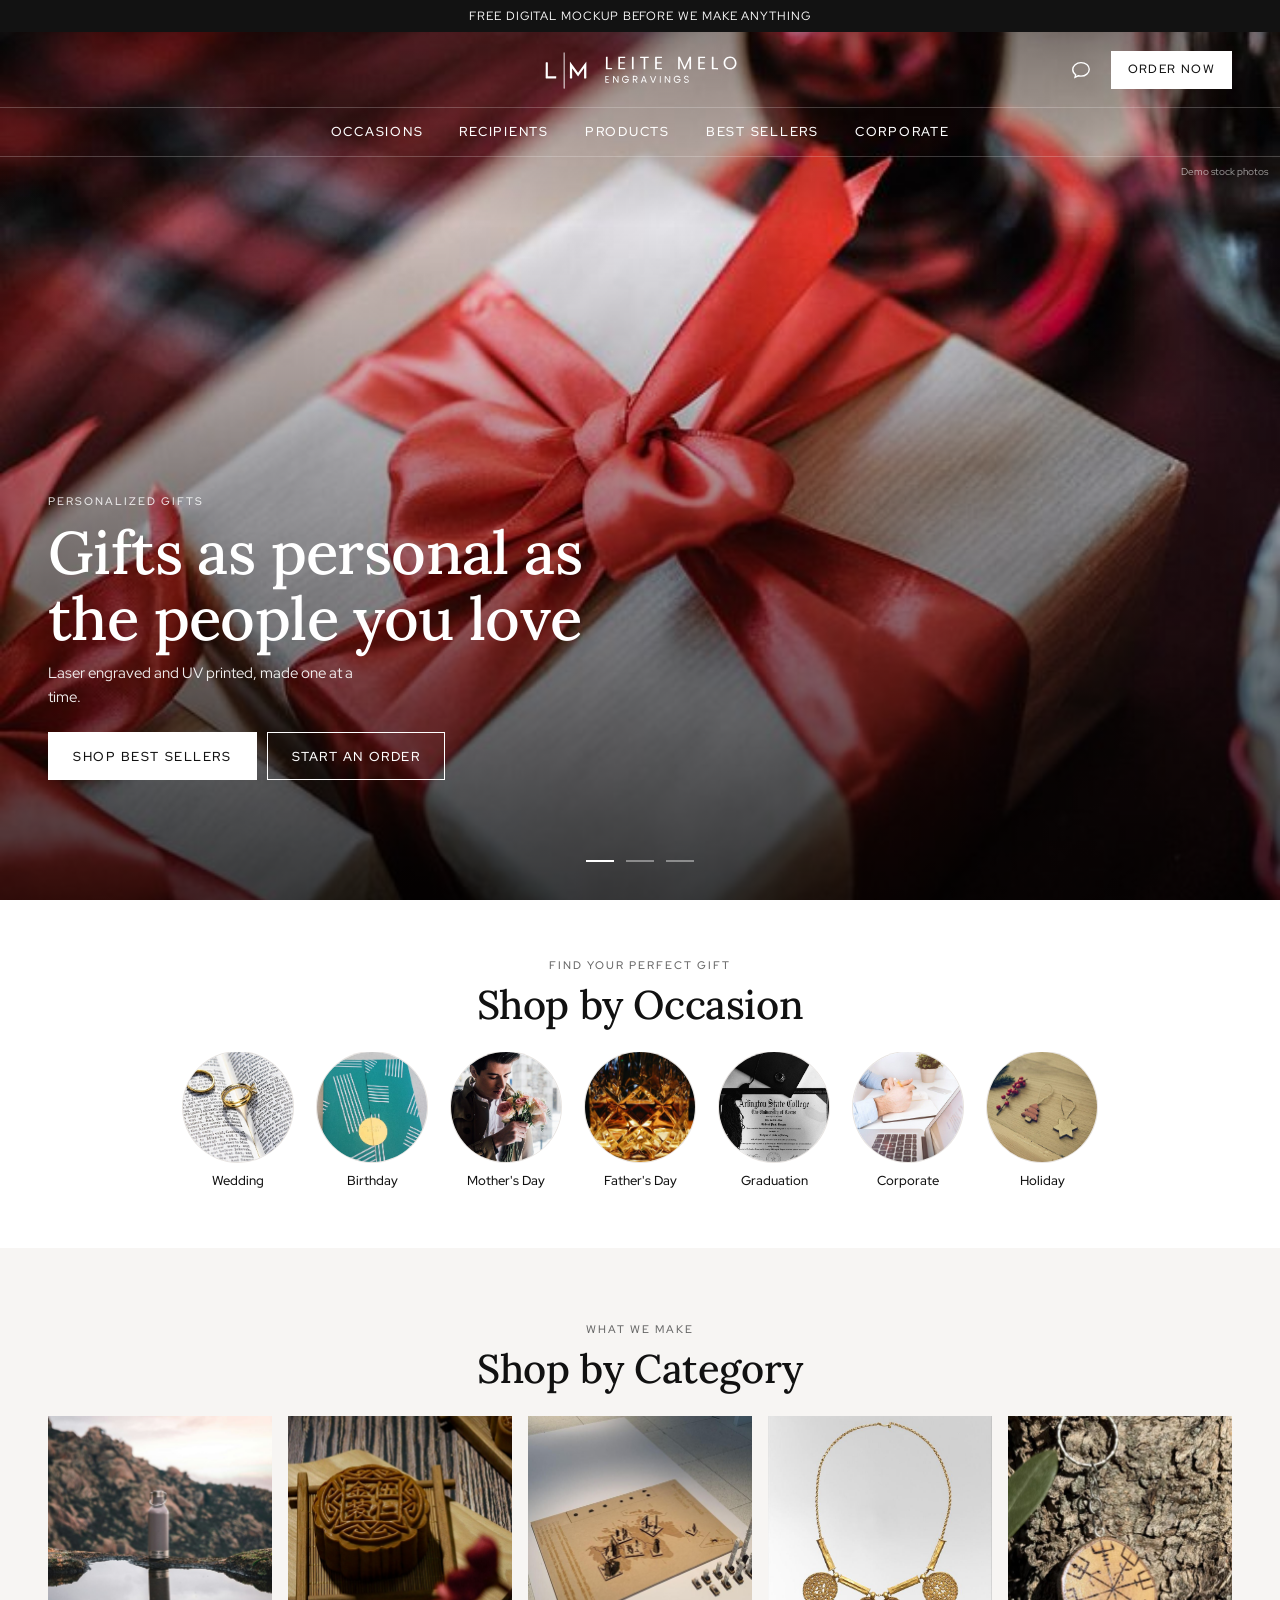
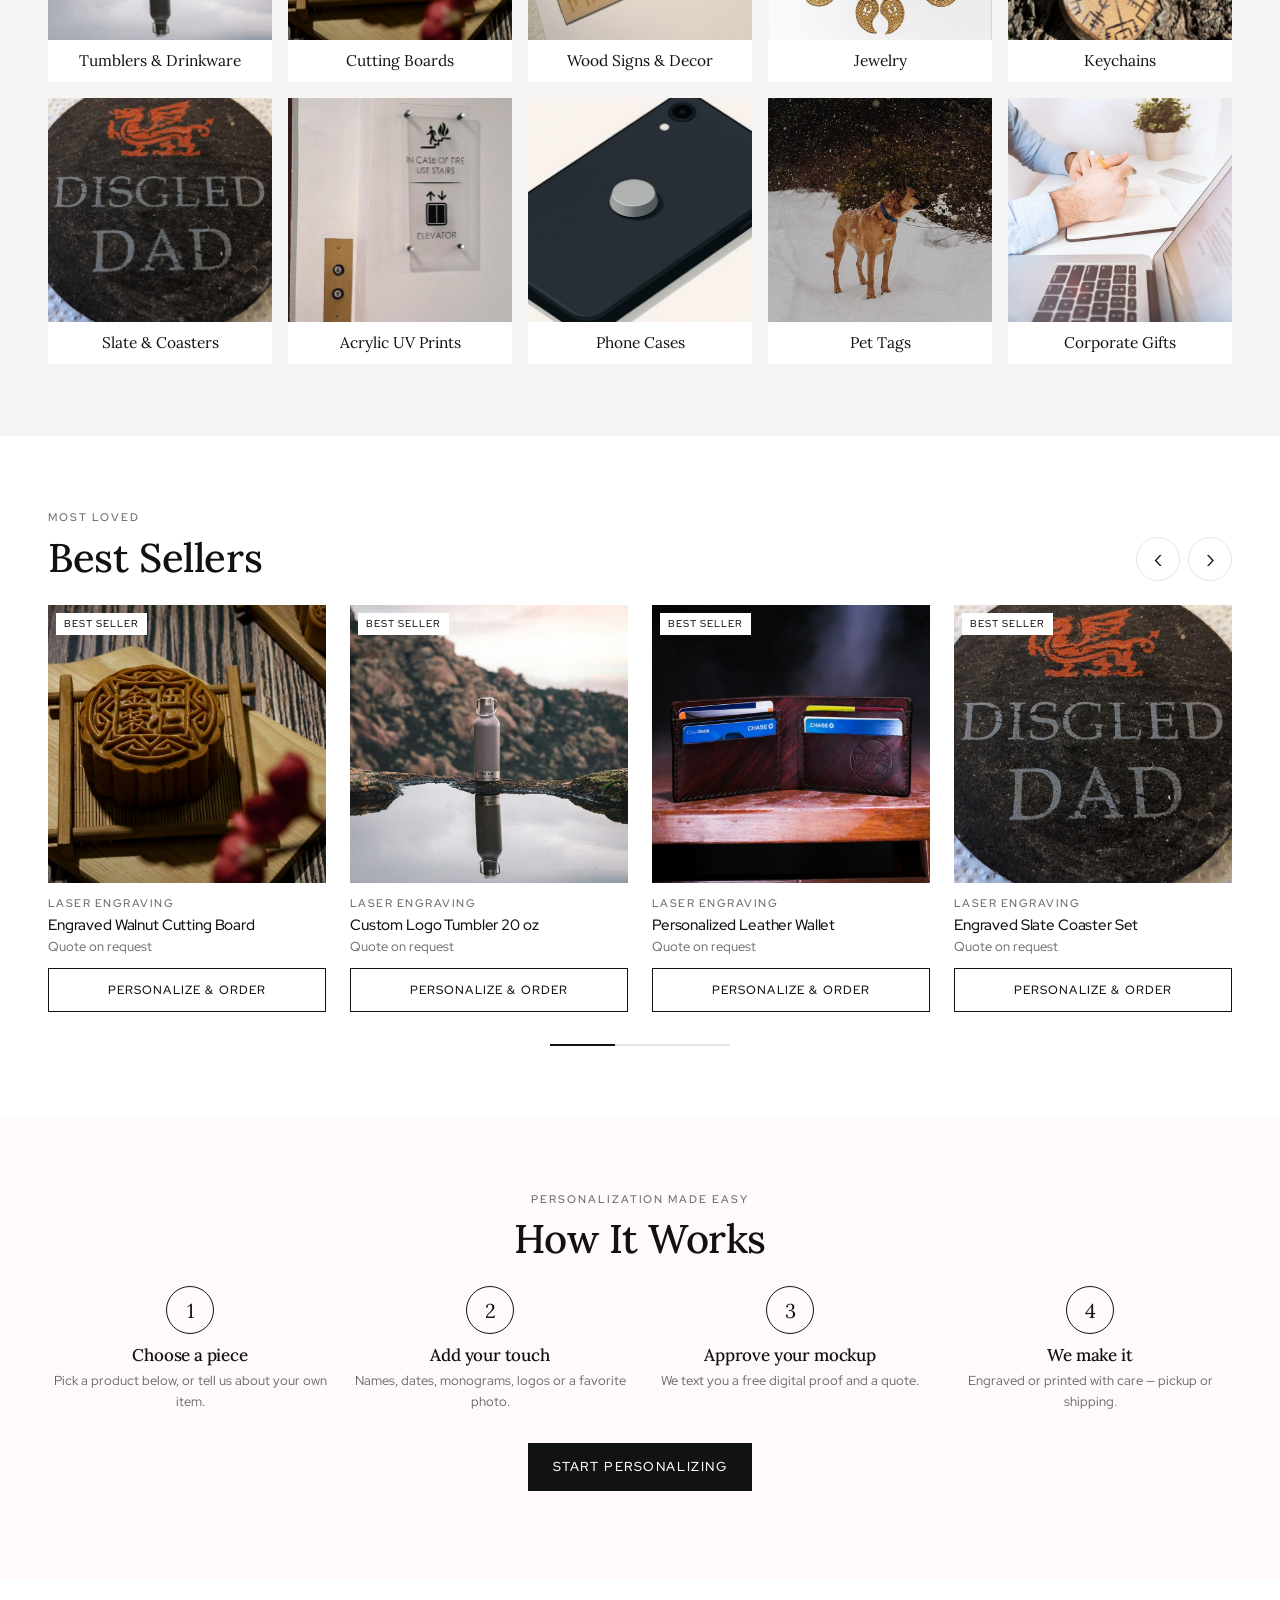
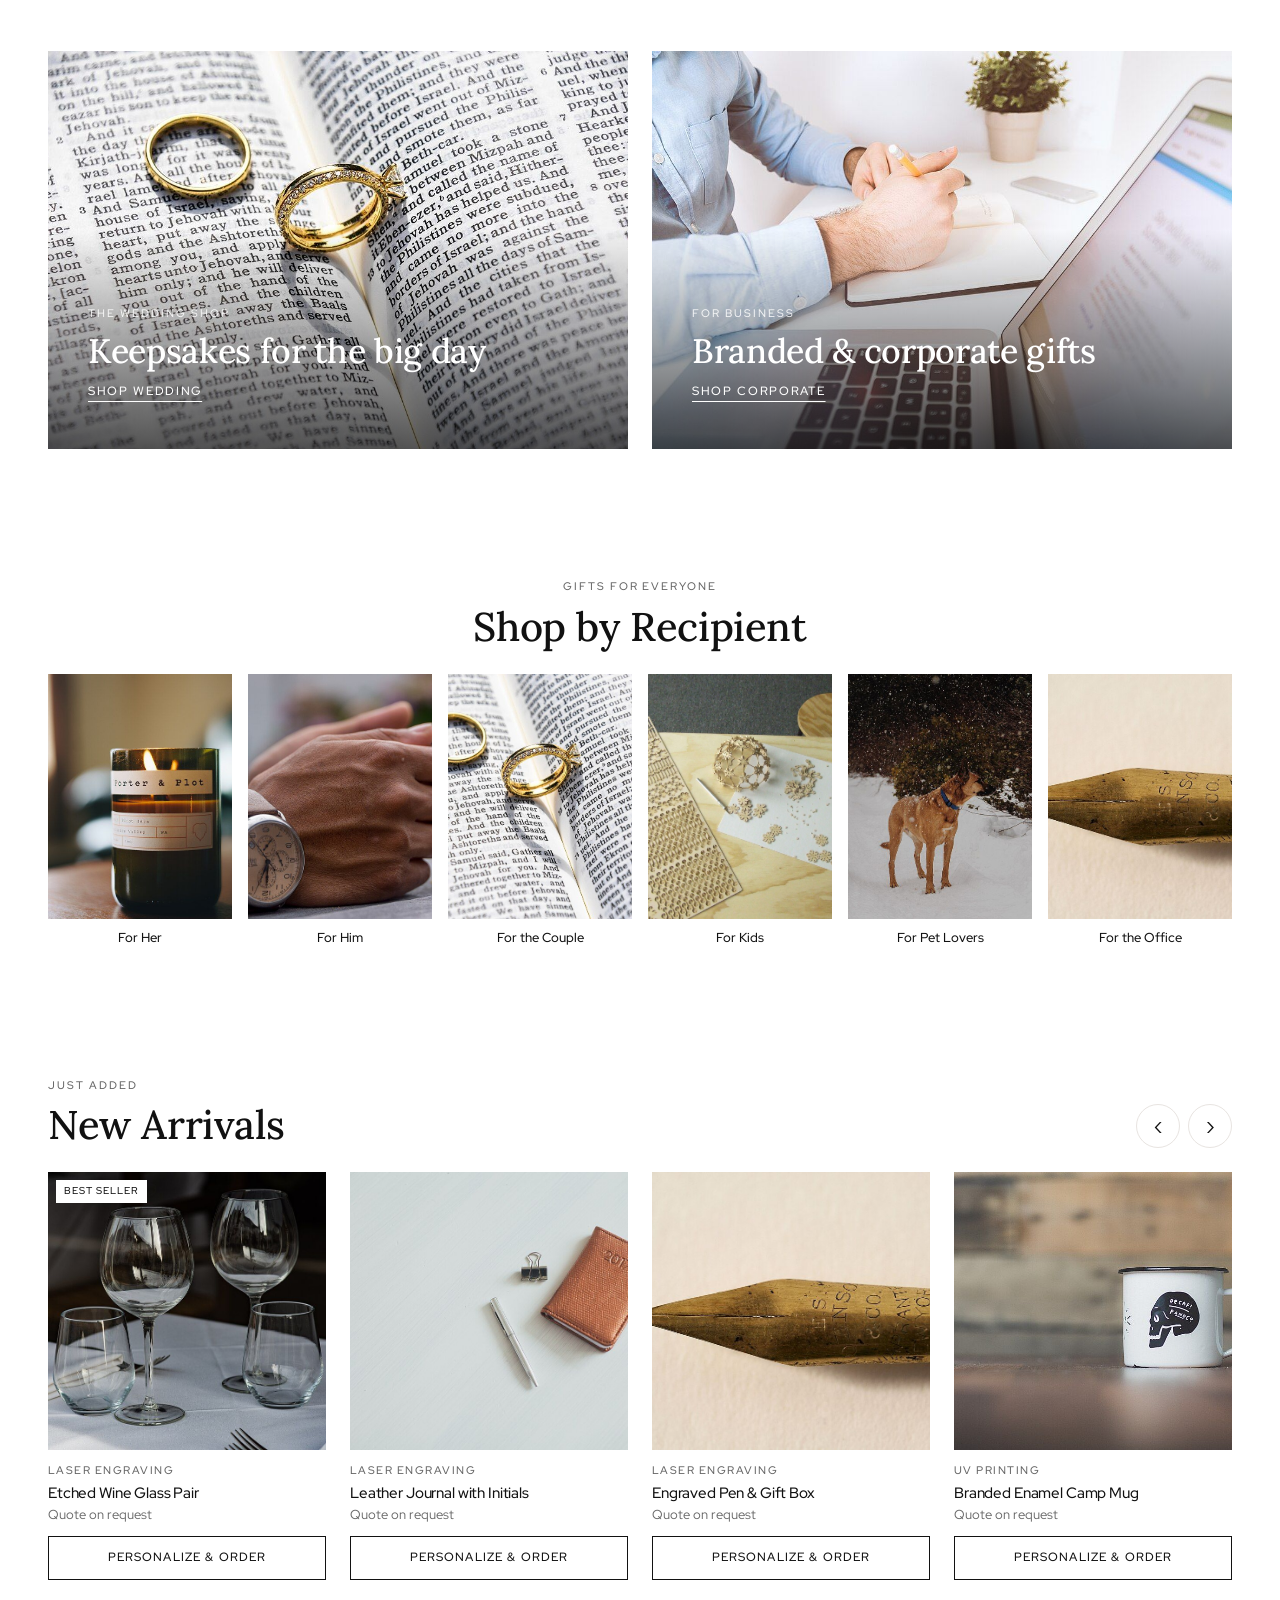
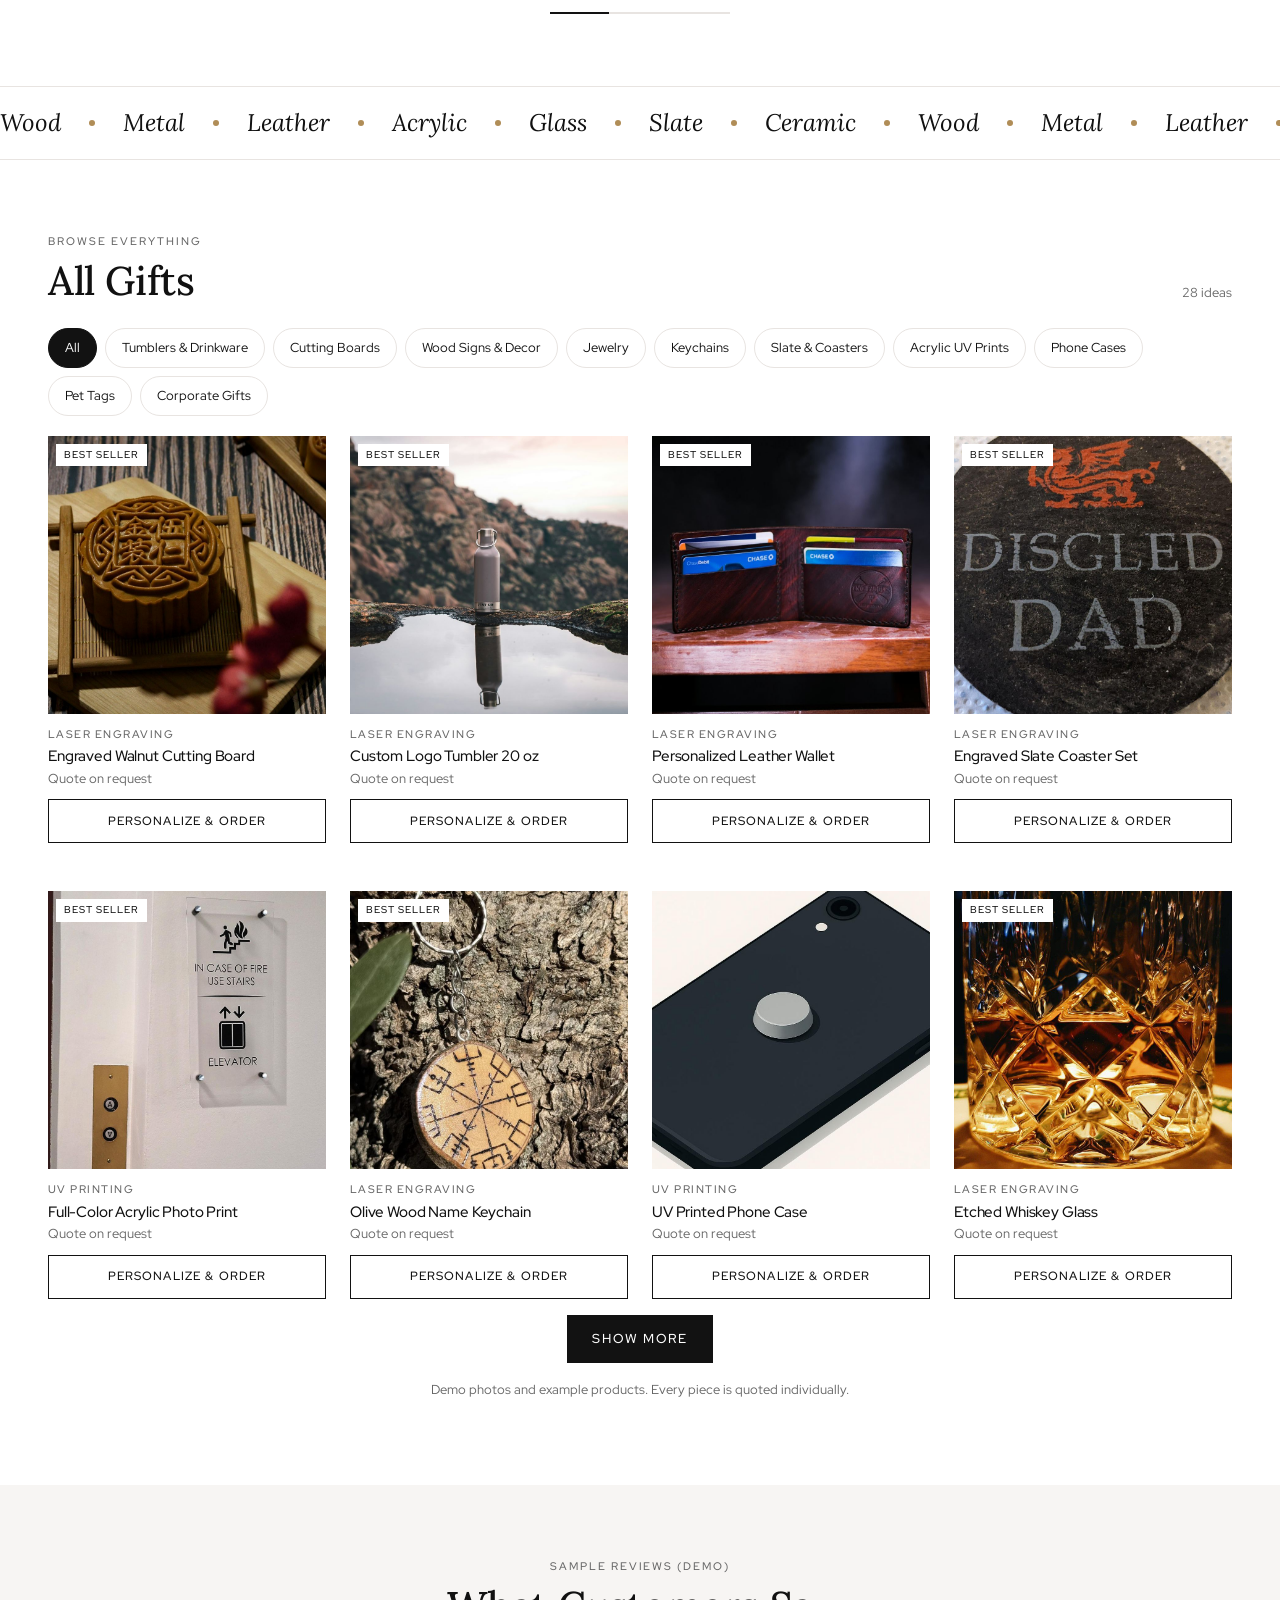
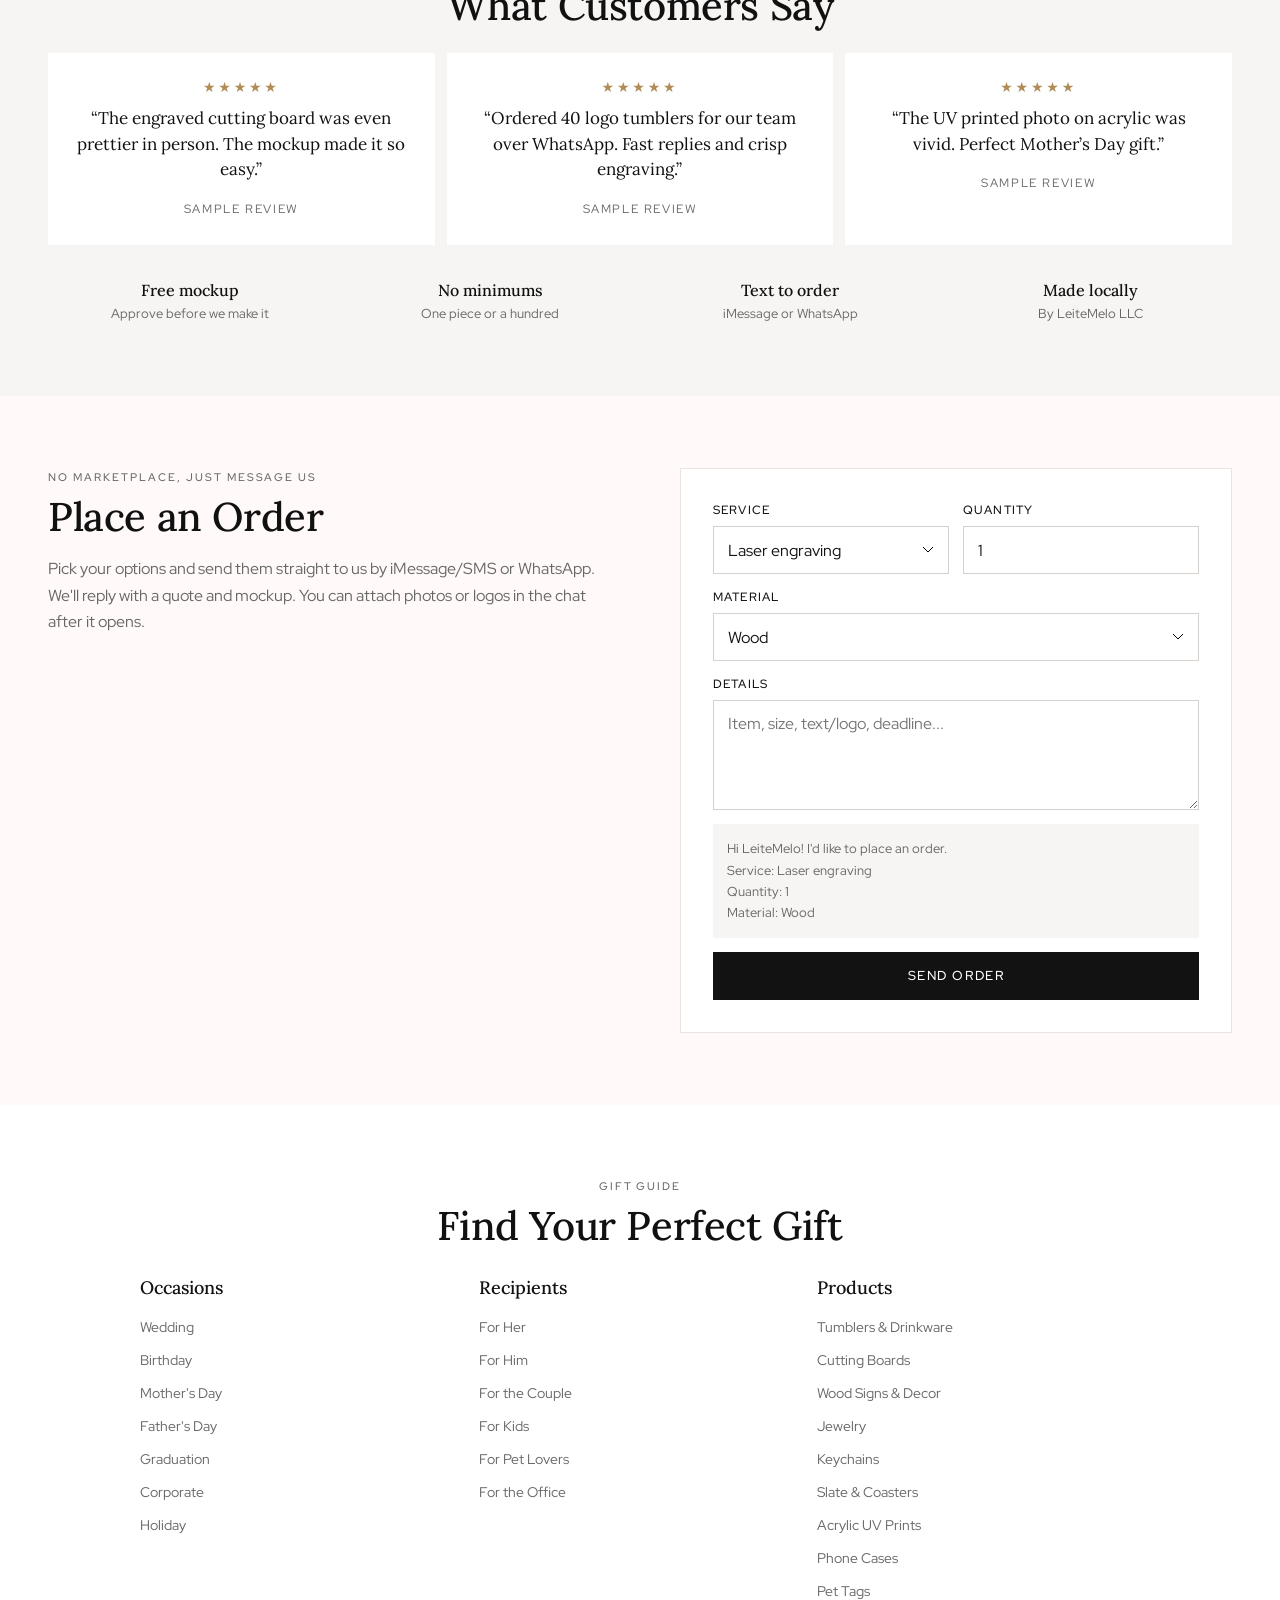
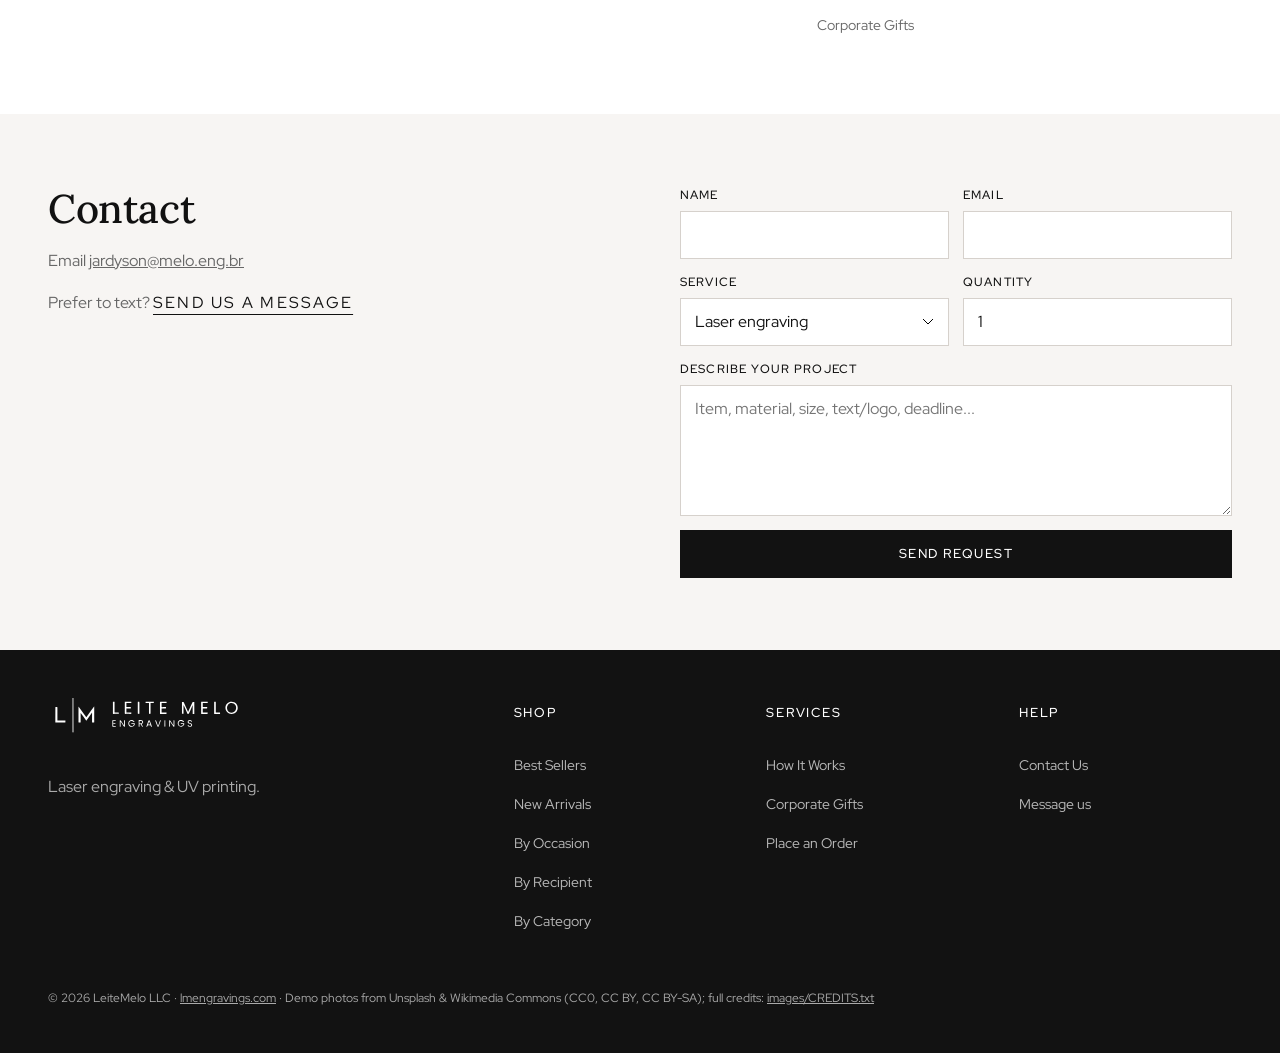
==== commit c7c20c7d: "Remove Tawk.to chat" ====
--- a/index.html
+++ b/index.html
@@ -4,7 +4,7 @@
 <link rel="canonical" href="https://lmengravings.com/"><meta property="og:url" content="https://lmengravings.com/"><meta property="og:title" content="LeiteMelo | Personalized Engraved Gifts"><meta property="og:image" content="https://lmengravings.com/images/hero-1.jpg"><meta name="theme-color" content="#ffffff">
 <link rel="preconnect" href="https://fonts.googleapis.com"><link rel="preconnect" href="https://fonts.gstatic.com" crossorigin>
 <link href="https://fonts.googleapis.com/css2?family=Lora:ital,wght@0,400;0,500;0,600;1,400&family=Red+Hat+Display:wght@300;400;500;700&display=swap" rel="stylesheet">
-<link rel="stylesheet" href="styles.css?v=7"><link rel="icon" type="image/svg+xml" href="images/favicon.svg">
+<link rel="stylesheet" href="styles.css?v=8"><link rel="icon" type="image/svg+xml" href="images/favicon.svg">
 </head><body>
 <!-- NOTE: All photos in /images are DEMO STOCK images (Unsplash License / Wikimedia Commons CC0, CC BY, CC BY-SA; see images/CREDITS.txt). Replace with real product photos before launch. -->
 <header class="hdr" id="hdr">
@@ -75,10 +75,10 @@
 <section class="sec" id="guide"><div class="wrap"><div class="sechead c"><p class="eyebrow">Gift guide</p><h2>Find Your Perfect Gift</h2></div><div class="guide"><div><h4>Occasions</h4><a href="#all" data-f="occ:wedding">Wedding</a><a href="#all" data-f="occ:birthday">Birthday</a><a href="#all" data-f="occ:mothers">Mother's Day</a><a href="#all" data-f="occ:fathers">Father's Day</a><a href="#all" data-f="occ:graduation">Graduation</a><a href="#all" data-f="occ:corporate">Corporate</a><a href="#all" data-f="occ:holiday">Holiday</a></div><div><h4>Recipients</h4><a href="#all" data-f="rec:her">For Her</a><a href="#all" data-f="rec:him">For Him</a><a href="#all" data-f="rec:couple">For the Couple</a><a href="#all" data-f="rec:kids">For Kids</a><a href="#all" data-f="rec:pets">For Pet Lovers</a><a href="#all" data-f="rec:office">For the Office</a></div><div><h4>Products</h4><a href="#all" data-f="cat:drinkware">Tumblers & Drinkware</a><a href="#all" data-f="cat:boards">Cutting Boards</a><a href="#all" data-f="cat:signs">Wood Signs & Decor</a><a href="#all" data-f="cat:jewelry">Jewelry</a><a href="#all" data-f="cat:keychains">Keychains</a><a href="#all" data-f="cat:coasters">Slate & Coasters</a><a href="#all" data-f="cat:acrylic">Acrylic UV Prints</a><a href="#all" data-f="cat:phone">Phone Cases</a><a href="#all" data-f="cat:pets">Pet Tags</a><a href="#all" data-f="cat:corporate">Corporate Gifts</a></div></div></div></section>
 
 <section id="contact" class="sec tint"><div class="wrap split">
-<!-- TODO-confirm: real contact email (hello@lmengravings.com) and service area -->
-<div><h2>Contact</h2><p>Email <a href="mailto:hello@lmengravings.com">hello@lmengravings.com</a> <span class="todo">TODO-confirm</span></p><p>Prefer to text? <button class="ulink msgbtn linkbtn">Send us a message</button></p></div>
+<!-- TODO-confirm: real contact email (jardyson@melo.eng.br) and service area -->
+<div><h2>Contact</h2><p>Email <a href="mailto:jardyson@melo.eng.br">jardyson@melo.eng.br</a></p><p>Prefer to text? <button class="ulink msgbtn linkbtn">Send us a message</button></p></div>
 <!-- TODO: replace mailto with a real form handler (e.g. Formspree/Netlify) -->
-<form action="mailto:hello@lmengravings.com" method="post" enctype="text/plain">
+<form action="mailto:jardyson@melo.eng.br" method="post" enctype="text/plain">
 <div class="row"><label>Name<input name="name" required></label><label>Email<input type="email" name="email" required></label></div>
 <div class="row"><label>Service<select name="service"><option>Laser engraving</option><option>UV printing</option><option>Personalized gift</option><option>Business branding / promo</option><option>Not sure</option></select></label><label>Quantity<input type="number" name="quantity" min="1" value="1"></label></div>
 <label>Describe your project<textarea name="details" rows="5" placeholder="Item, material, size, text/logo, deadline..."></textarea></label>
@@ -105,7 +105,7 @@
 
 <div class="chooser" id="chooser" aria-hidden="true" role="dialog" aria-modal="true" aria-labelledby="ch-t"><div class="chin"><button class="chx" aria-label="Close">&times;</button><p class="ch-t" id="ch-t">How would you like to message us?</p><p class="ch-s">Your order details are filled in for you.</p>
 <a class="chopt im" id="ch-sms" href="#"><svg class="chi" viewBox="0 0 24 24"><path d="M12 4C7 4 3 7.4 3 11.5c0 2.3 1.2 4.3 3.2 5.7L5.5 20l3.4-1.7c1 .3 2 .4 3.1.4 5 0 9-3.4 9-7.5S17 4 12 4z"/></svg><span>Message<small>iMessage / SMS</small></span></a>
-<a class="chopt wa" id="ch-wa" href="#" target="_blank" rel="noopener"><svg class="chi" viewBox="0 0 24 24"><path fill="#fff" stroke="none" d="M12 2a10 10 0 0 0-8.6 15.1L2 22l5-1.3A10 10 0 1 0 12 2zm5.2 14.1c-.2.6-1.3 1.2-1.8 1.2-.5.1-1 .2-3.3-.7-2.8-1.1-4.5-3.9-4.7-4.1-.1-.2-1.1-1.5-1.1-2.9s.7-2 1-2.3c.2-.3.5-.3.7-.3h.5c.2 0 .4 0 .6.5l.8 2c.1.2.1.4 0 .5l-.4.6c-.1.2-.3.3-.1.6.2.3.8 1.3 1.7 2.1 1.1 1 2.1 1.3 2.4 1.4.3.2.5.1.6-.1l.8-1c.2-.3.4-.2.7-.1l1.9.9c.3.1.5.2.5.3.1.2.1.8-.1 1.4z"/></svg><span>WhatsApp<small>Chat on WhatsApp</small></span></a></div></div>
+<a class="chopt wa" id="ch-wa" href="#" target="_blank" rel="noopener"><svg class="chi" viewBox="0 0 24 24"><path fill="#fff" stroke="none" d="M12 2a10 10 0 0 0-8.6 15.1L2 22l5-1.3A10 10 0 1 0 12 2zm5.2 14.1c-.2.6-1.3 1.2-1.8 1.2-.5.1-1 .2-3.3-.7-2.8-1.1-4.5-3.9-4.7-4.1-.1-.2-1.1-1.5-1.1-2.9s.7-2 1-2.3c.2-.3.5-.3.7-.3h.5c.2 0 .4 0 .6.5l.8 2c.1.2.1.4 0 .5l-.4.6c-.1.2-.3.3-.1.6.2.3.8 1.3 1.7 2.1 1.1 1 2.1 1.3 2.4 1.4.3.2.5.1.6-.1l.8-1c.2-.3.4-.2.7-.1l1.9.9c.3.1.5.2.5.3.1.2.1.8-.1 1.4z"/></svg><span>WhatsApp<small>Chat on WhatsApp</small></span></a><a class="chopt em" id="ch-em" href="#"><svg class="chi" viewBox="0 0 24 24"><path fill="none" stroke="#fff" stroke-width="1.6" d="M3.5 6.5h17v11h-17zM3.8 7l8.2 6.3L20.2 7"/></svg><span>Email<small>jardyson@melo.eng.br</small></span></a></div></div>
 <script>
 const P='13463135309',$=id=>document.getElementById(id),enc=encodeURIComponent,PR=[["Engraved Walnut Cutting Board", "Laser engraving", "Wood", "p-cutting-board", "boards", "wedding mothers holiday", "couple her"], ["Custom Logo Tumbler 20 oz", "Laser engraving", "Metal", "p-tumbler", "drinkware corporate", "corporate fathers graduation", "him office"], ["Personalized Leather Wallet", "Laser engraving", "Leather", "p-wallet", "corporate", "fathers birthday graduation", "him"], ["Engraved Slate Coaster Set", "Laser engraving", "Slate / stone", "p-slate", "coasters", "wedding holiday", "couple"], ["Full-Color Acrylic Photo Print", "UV printing", "Acrylic", "p-acrylic", "acrylic signs", "birthday mothers", "her kids"], ["Olive Wood Name Keychain", "Laser engraving", "Wood", "p-keychain", "keychains", "birthday graduation", "kids him"], ["UV Printed Phone Case", "UV printing", "Not sure", "p-phone", "phone", "birthday graduation", "her kids"], ["Etched Whiskey Glass", "Laser engraving", "Glass", "o-father", "drinkware", "fathers wedding", "him"], ["Photo Engraved Mirror", "Laser engraving", "Glass", "p-mirror", "signs", "wedding mothers", "her couple"], ["Laser-Cut City Map Wall Art", "Laser engraving", "Wood", "p-map", "signs", "wedding holiday", "couple"], ["UV Printed Water Bottle", "UV printing", "Metal", "p-bottle", "drinkware corporate", "corporate graduation", "kids office"], ["Laser-Cut Wood Model Kit", "Laser engraving", "Wood", "p-wood-kit", "signs", "birthday holiday", "kids"], ["Engraved Pendant Necklace", "Laser engraving", "Metal", "c-jewelry", "jewelry", "mothers wedding birthday", "her"], ["Engraved Cuff Bracelet", "Laser engraving", "Metal", "n-compact", "jewelry", "mothers graduation", "her"], ["Personalized Pet ID Tag", "Laser engraving", "Metal", "c-pet", "pets", "birthday", "pets"], ["Engraved Hip Flask", "Laser engraving", "Metal", "n-flask", "drinkware", "fathers wedding", "him"], ["Etched Wine Glass Pair", "Laser engraving", "Glass", "n-wine", "drinkware", "wedding", "couple"], ["Leather Journal with Initials", "Laser engraving", "Leather", "n-leather", "corporate", "graduation corporate", "office her"], ["Engraved Pen & Gift Box", "Laser engraving", "Metal", "n-pen", "corporate", "corporate graduation", "office"], ["Branded Enamel Camp Mug", "UV printing", "Metal", "n-mug", "drinkware corporate", "corporate", "office him"], ["Custom Label Candle Jar", "UV printing", "Glass", "n-candle", "acrylic", "mothers holiday", "her"], ["Wood Holiday Ornament Set", "Laser engraving", "Wood", "n-ornament", "signs", "holiday", "kids couple"], ["Laser-Cut Wood Panel Art", "Laser engraving", "Wood", "n-puzzle", "signs", "wedding holiday", "couple"], ["Engraved Watch Back", "Laser engraving", "Metal", "n-watch", "jewelry", "fathers graduation wedding", "him"], ["Graduation Keepsake Plaque", "UV printing", "Acrylic", "o-grad", "acrylic signs", "graduation", "kids"], ["Wedding Ring Box", "Laser engraving", "Wood", "o-wedding", "jewelry", "wedding", "couple"], ["Corporate Logo Desk Set", "Laser engraving", "Wood", "o-corp", "corporate", "corporate", "office"], ["Gift-Wrapped Custom Bundle", "Laser engraving", "Not sure", "h-gift", "corporate", "birthday holiday", "her him"]];
 const body=document.body,hdr=$('hdr');
@@ -152,22 +152,9 @@
 if(matchMedia('(min-width:990px)').matches)document.querySelectorAll('.fcol').forEach(d=>d.open=true);else document.querySelectorAll('.fcol').forEach(d=>d.open=false);
 /* message chooser */
 const ch=$('chooser'),HI="Hi LeiteMelo! I'd like to place an order.";
-function openCh(t){t=t||HI;$('ch-sms').href=`sms:+${P}?&body=${enc(t)}`;$('ch-wa').href=`https://wa.me/${P}?text=${enc(t)}`;ch.classList.add('on');ch.setAttribute('aria-hidden','false');setTimeout(()=>$('ch-sms').focus(),50)}
+function openCh(t){t=t||HI;$('ch-sms').href=`sms:+${P}?&body=${enc(t)}`;$('ch-wa').href=`https://wa.me/${P}?text=${enc(t)}`;const pm=t.match(/order: (.+?)\.\n/);$('ch-em').href=`mailto:jardyson@melo.eng.br?subject=${enc(pm?'LeiteMelo order: '+pm[1]:(t.includes('place an order')?'LeiteMelo order':'LeiteMelo inquiry'))}&body=${enc(t)}`;ch.classList.add('on');ch.setAttribute('aria-hidden','false');setTimeout(()=>$('ch-sms').focus(),50)}
 function closeCh(){ch.classList.remove('on');ch.setAttribute('aria-hidden','true')}
 document.querySelectorAll('.msgbtn').forEach(b=>b.addEventListener('click',e=>{e.preventDefault();if(b.closest('.drawer'))closeD();openCh(b.dataset.t)}));
 ch.onclick=e=>{if(e.target===ch)closeCh()};ch.querySelector('.chx').onclick=closeCh;ch.querySelectorAll('.chopt').forEach(a=>a.addEventListener('click',()=>setTimeout(closeCh,300)));
 addEventListener('keydown',e=>{if(e.key==='Escape')closeCh()});
-</script><!--Start of Tawk.to Script-->
-<script type="text/javascript">
-var Tawk_API=Tawk_API||{}, Tawk_LoadStart=new Date();
-(function(){
-var s1=document.createElement("script"),s0=document.getElementsByTagName("script")[0];
-s1.async=true;
-s1.src='https://embed.tawk.to/6acdb1b490b91e34cb06c81d/1k4pnsa4a';
-s1.charset='UTF-8';
-s1.setAttribute('crossorigin','*');
-s0.parentNode.insertBefore(s1,s0);
-})();
-</script>
-<!--End of Tawk.to Script-->
-</body></html>
+</script></body></html>
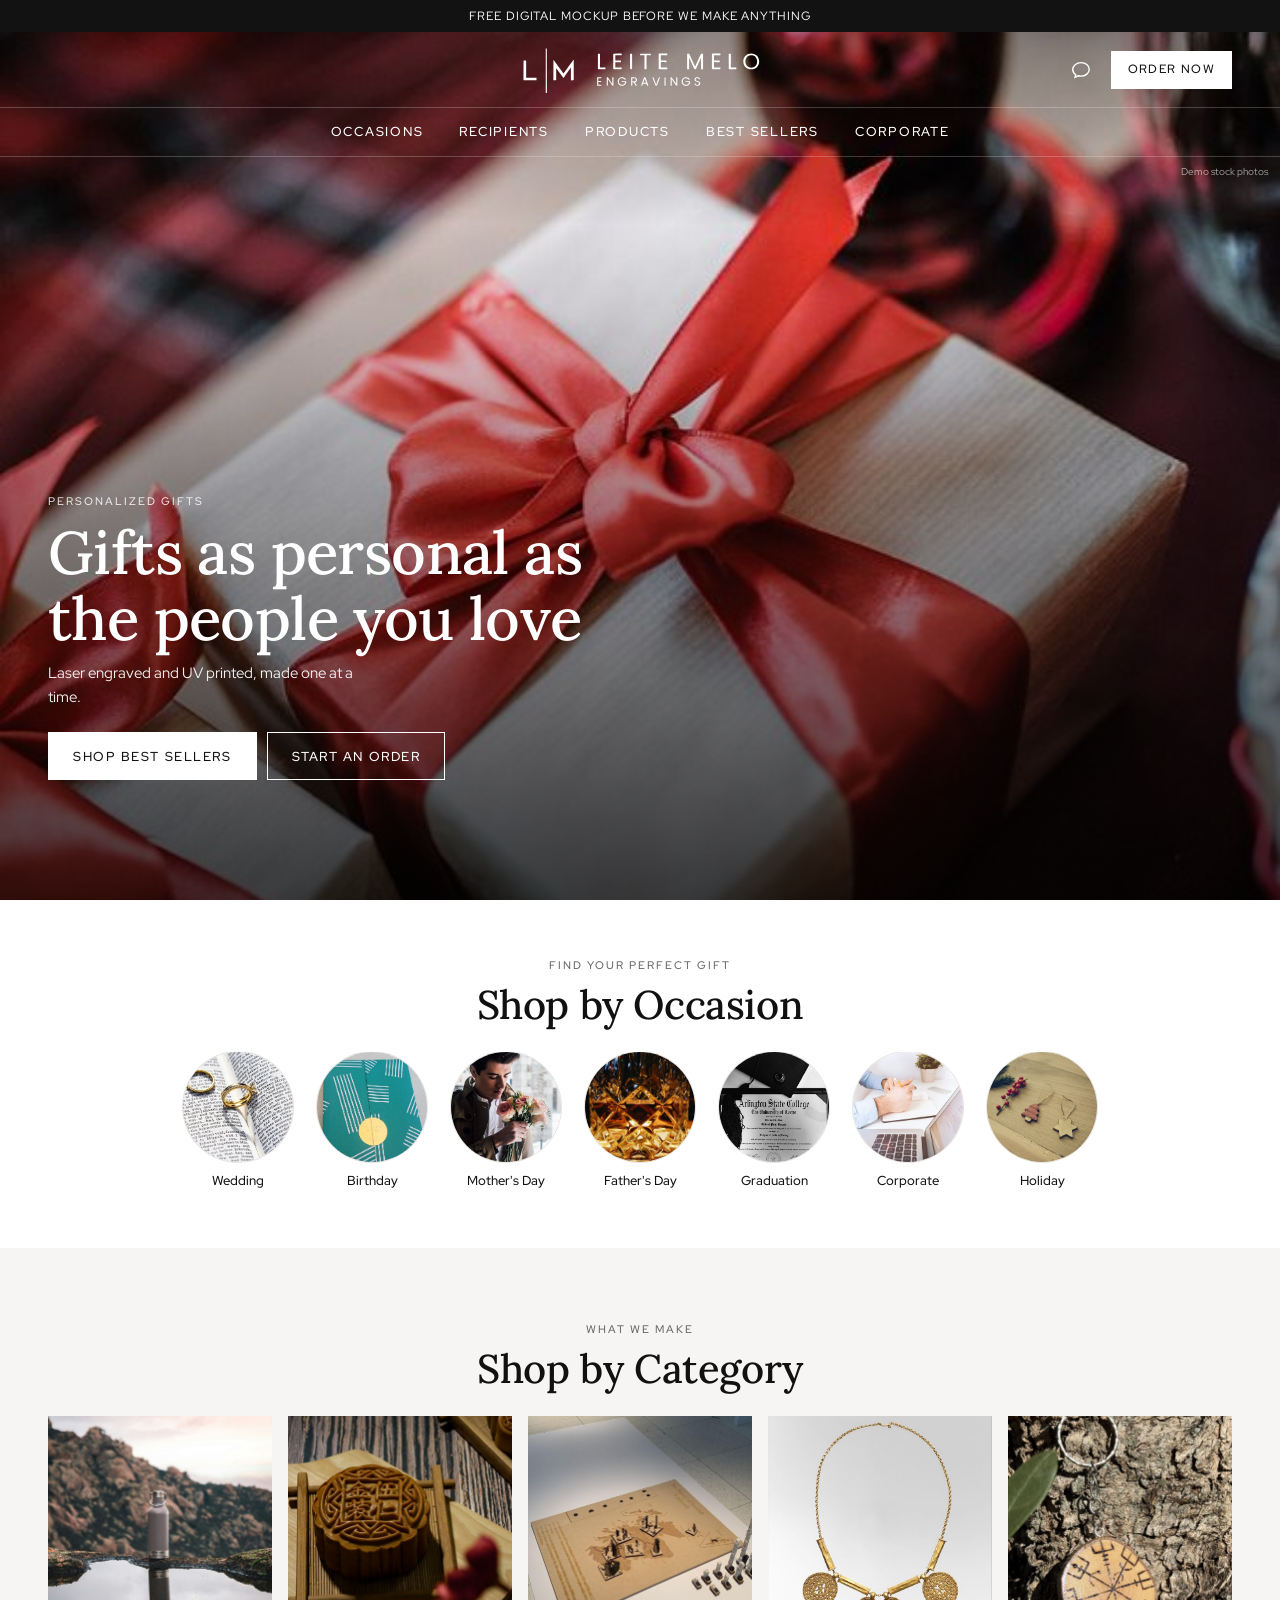
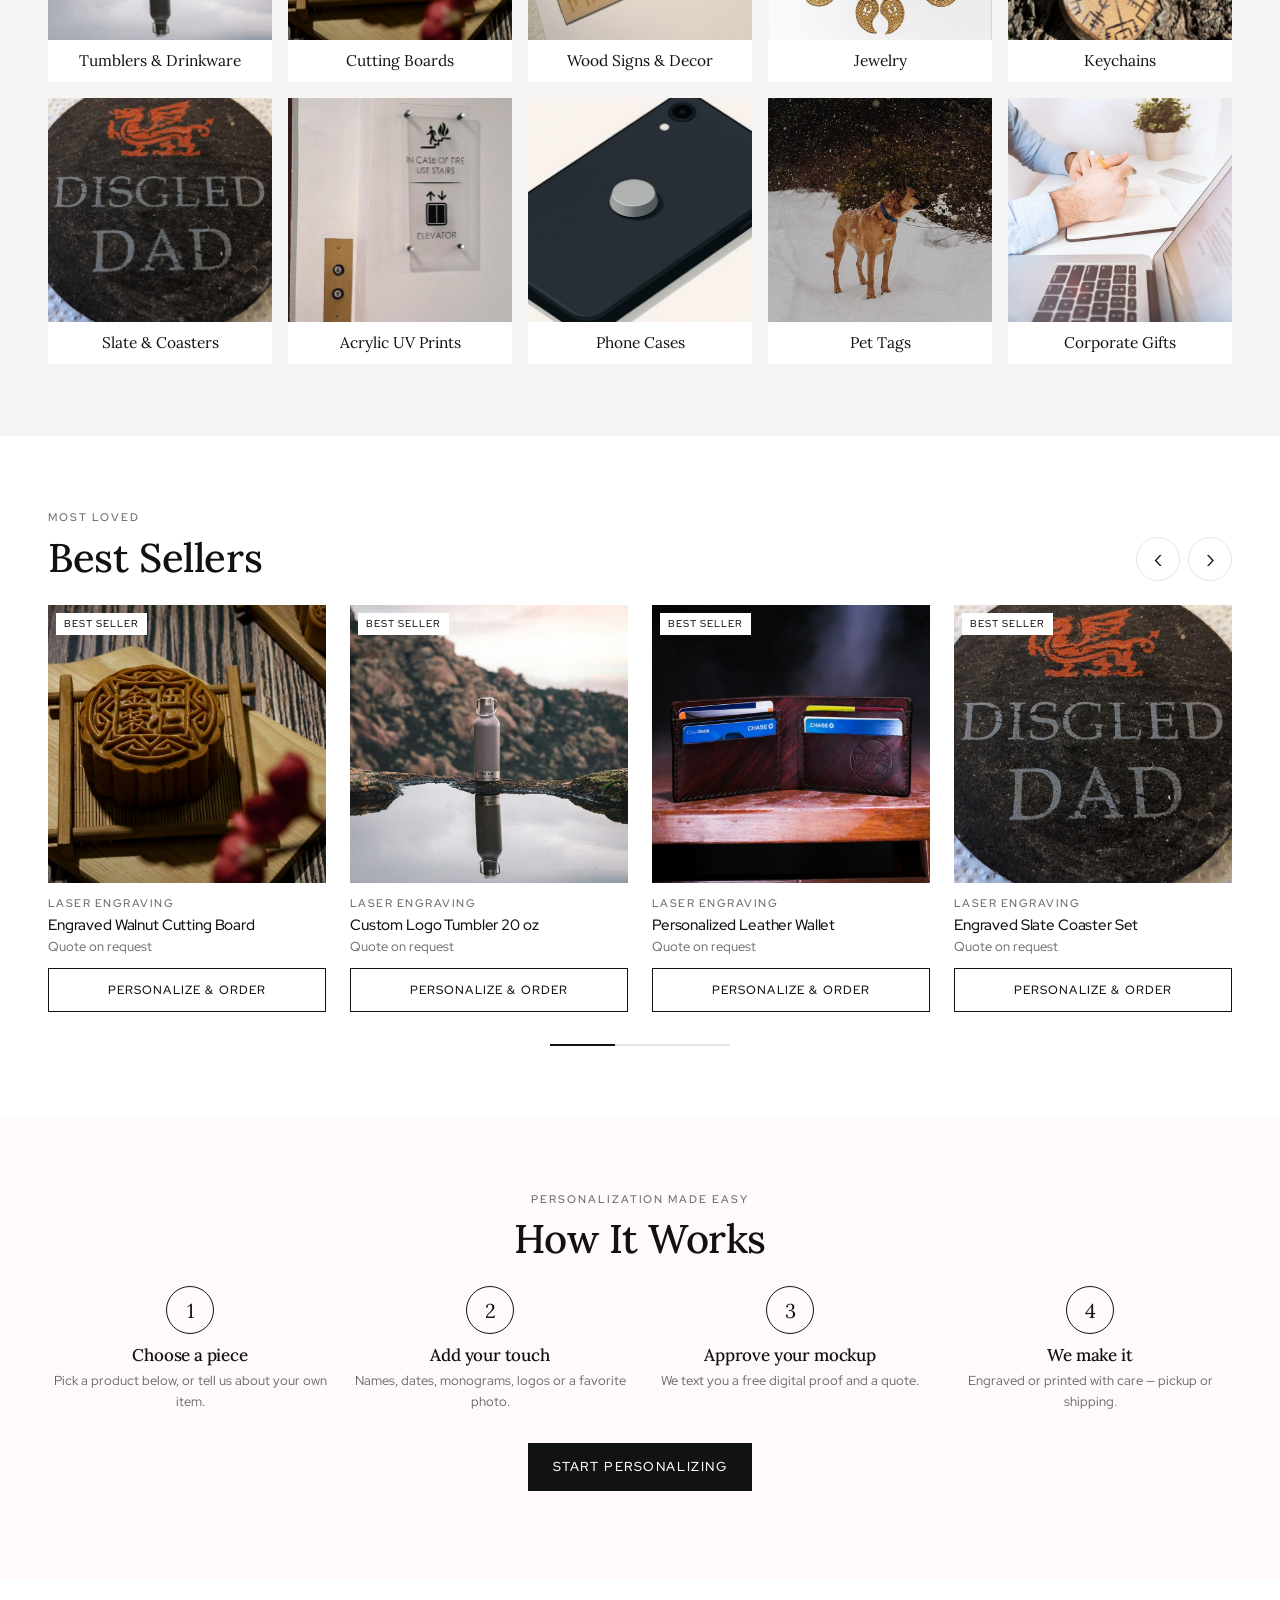
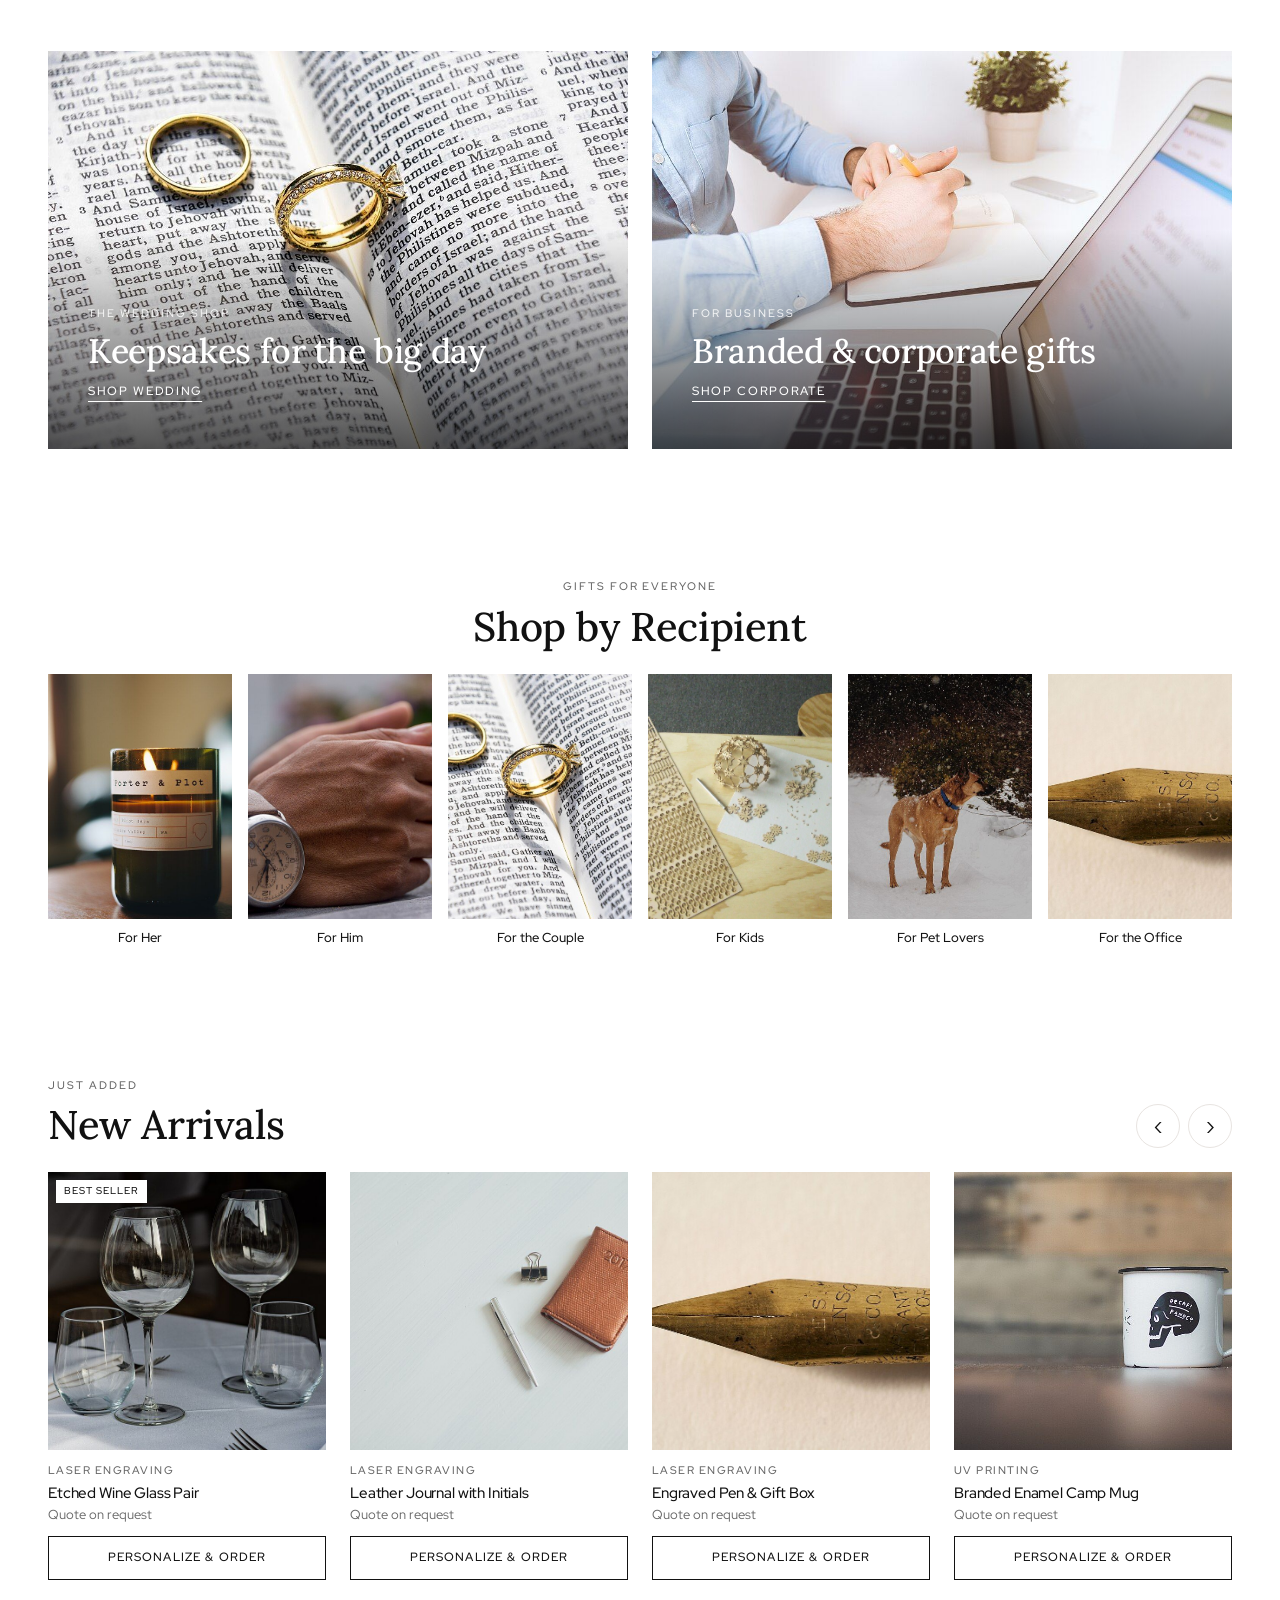
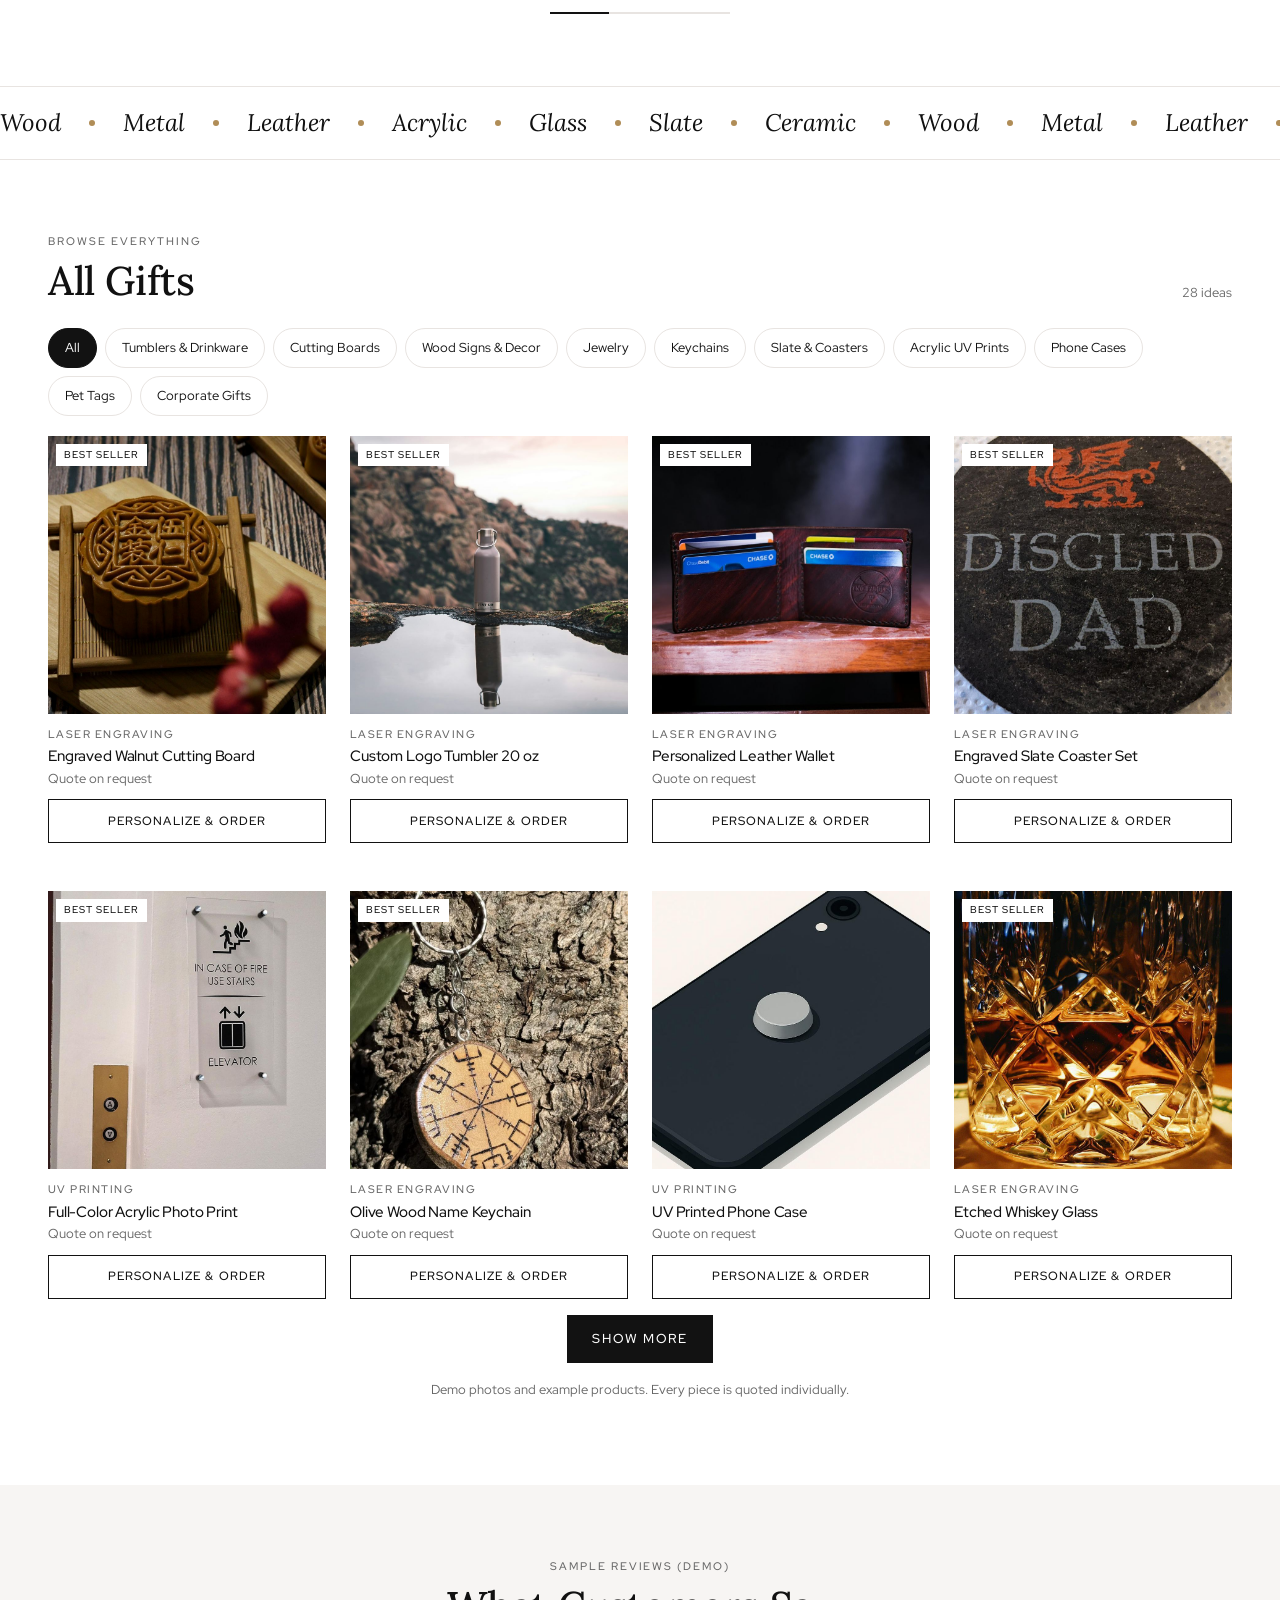
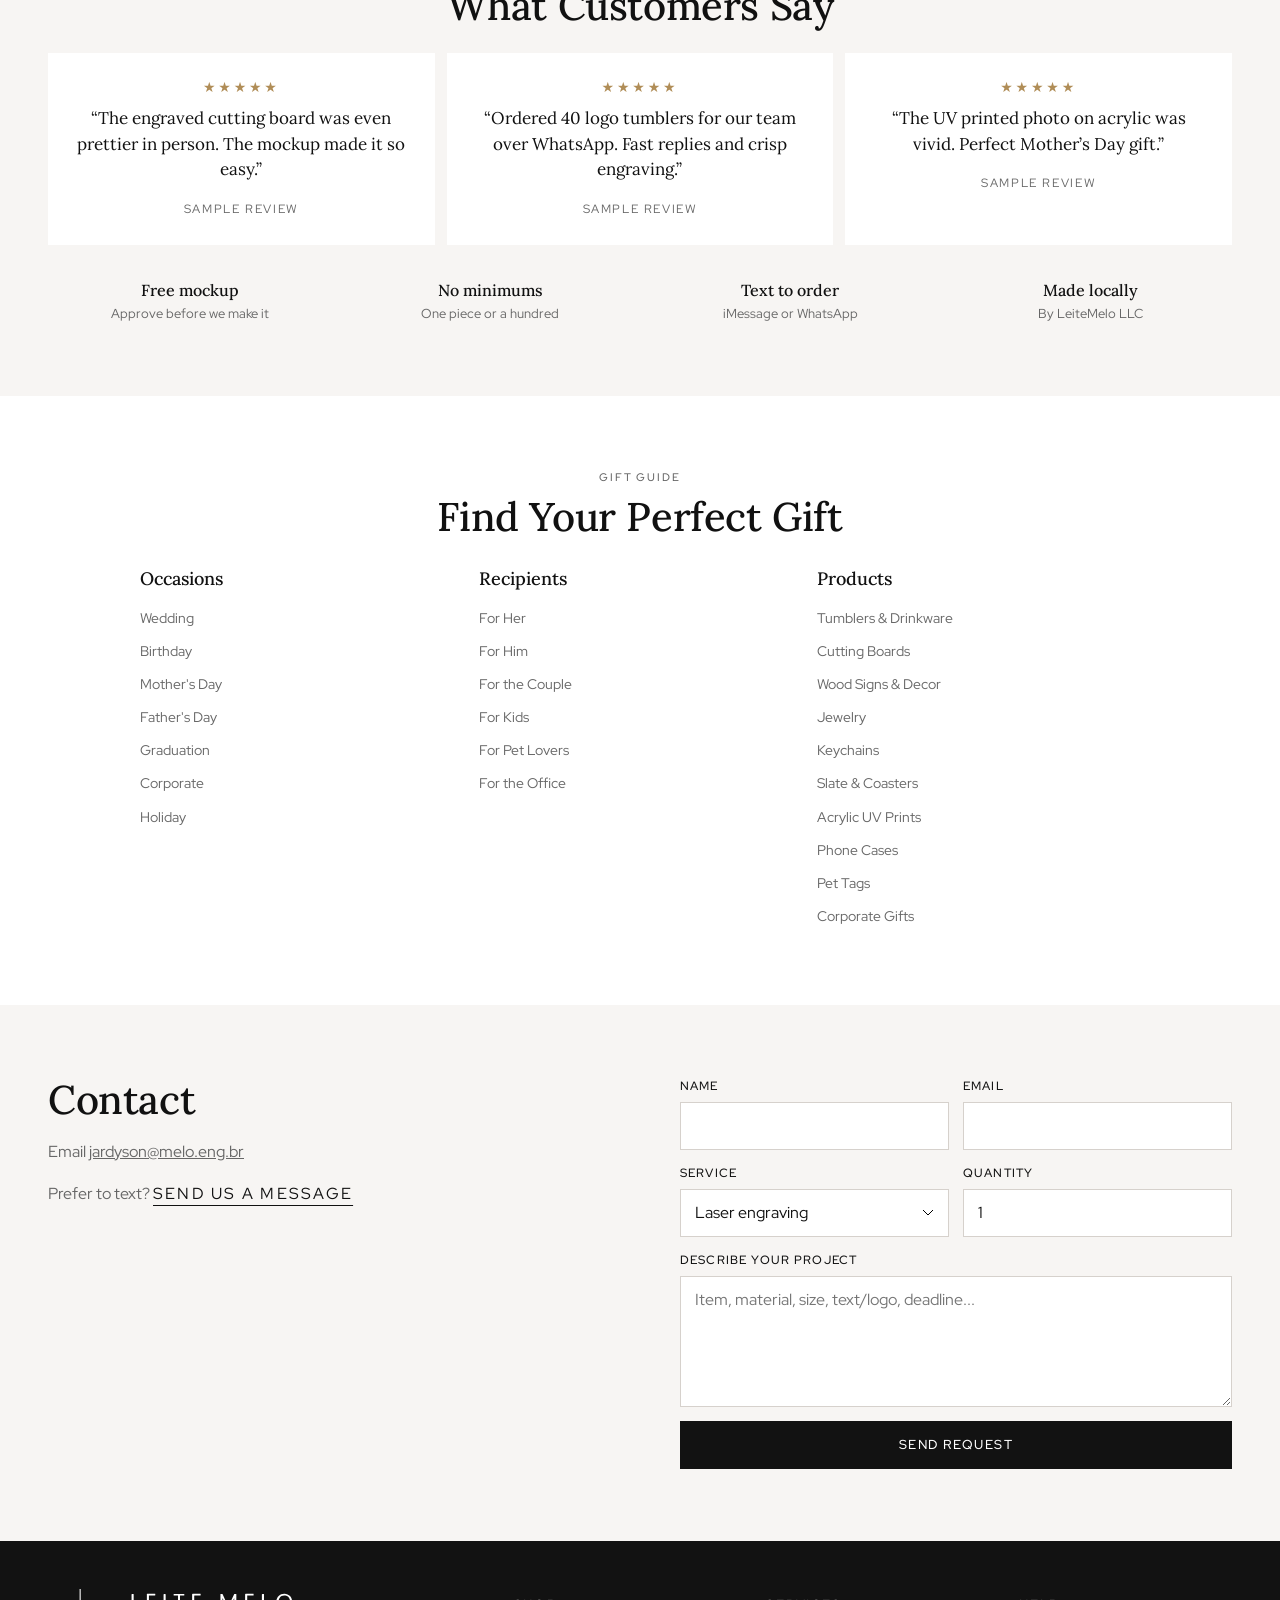
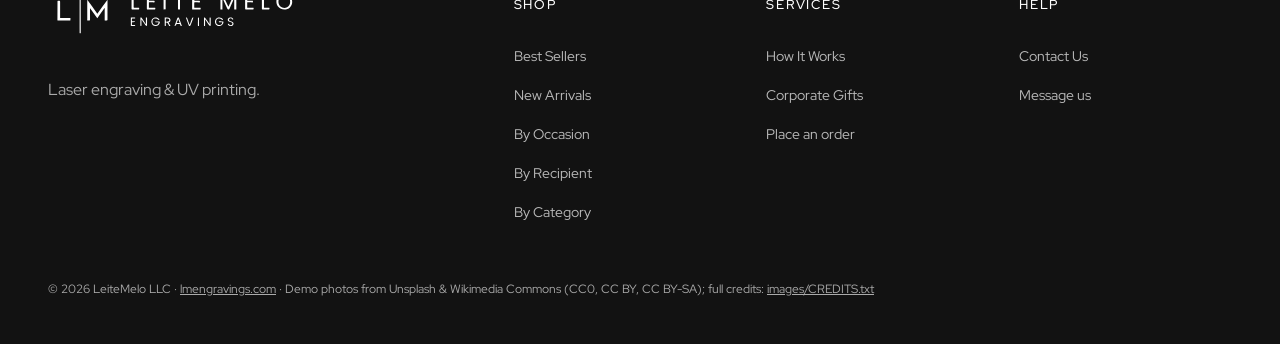
==== commit ff948370: "Email option, bigger logo, single hero, remove order section" ====
--- a/index.html
+++ b/index.html
@@ -4,7 +4,7 @@
 <link rel="canonical" href="https://lmengravings.com/"><meta property="og:url" content="https://lmengravings.com/"><meta property="og:title" content="LeiteMelo | Personalized Engraved Gifts"><meta property="og:image" content="https://lmengravings.com/images/hero-1.jpg"><meta name="theme-color" content="#ffffff">
 <link rel="preconnect" href="https://fonts.googleapis.com"><link rel="preconnect" href="https://fonts.gstatic.com" crossorigin>
 <link href="https://fonts.googleapis.com/css2?family=Lora:ital,wght@0,400;0,500;0,600;1,400&family=Red+Hat+Display:wght@300;400;500;700&display=swap" rel="stylesheet">
-<link rel="stylesheet" href="styles.css?v=8"><link rel="icon" type="image/svg+xml" href="images/favicon.svg">
+<link rel="stylesheet" href="styles.css?v=9"><link rel="icon" type="image/svg+xml" href="images/favicon.svg">
 </head><body>
 <!-- NOTE: All photos in /images are DEMO STOCK images (Unsplash License / Wikimedia Commons CC0, CC BY, CC BY-SA; see images/CREDITS.txt). Replace with real product photos before launch. -->
 <header class="hdr" id="hdr">
@@ -18,15 +18,12 @@
 <div class="scrim" id="scrim"></div>
 <aside class="drawer" id="drawer" aria-label="Menu" aria-hidden="true">
 <div class="dhead"><img src="images/logo-dark.svg" alt="Leite Melo Engravings"><button class="dclose" aria-label="Close menu">&times;</button></div>
-<div class="dview"><div class="dpanel root" id="p-root"><div class="dpromo"><a href="#all" data-f="occ:wedding"><img src="images/o-wedding.jpg" alt=""><span>Wedding</span></a><a href="#all" data-f="occ:fathers"><img src="images/o-father.jpg" alt=""><span>For Dad</span></a><a href="#all" data-f="cat:corporate"><img src="images/o-corp.jpg" alt=""><span>Corporate</span></a></div><button class="dl" data-go="p-occ"><span>Occasions</span><svg class="chev" viewBox="0 0 24 24"><path d="M9 6l6 6-6 6"/></svg></button><button class="dl" data-go="p-rec"><span>Recipients</span><svg class="chev" viewBox="0 0 24 24"><path d="M9 6l6 6-6 6"/></svg></button><button class="dl" data-go="p-cat"><span>Products</span><svg class="chev" viewBox="0 0 24 24"><path d="M9 6l6 6-6 6"/></svg></button><a class="dl" href="#best"><span>Best Sellers</span></a><a class="dl" href="#all" data-f="cat:corporate"><span>Corporate Gifts</span></a><a class="dl" href="#how"><span>How It Works</span></a><a class="dl" href="#order"><span>Place an Order</span></a><a class="dl" href="#contact"><span>Contact</span></a></div><div class="dpanel" id="p-occ"><button class="dback" data-back><svg viewBox="0 0 24 24"><path d="M15 6l-6 6 6 6"/></svg><span>Back</span></button><p class="dtitle">Occasions</p><div class="dthumbs"><a href="#all" data-f="occ:wedding"><img src="images/o-wedding.jpg" alt="" loading="lazy"><span>Wedding</span><svg class="chev" viewBox="0 0 24 24"><path d="M9 6l6 6-6 6"/></svg></a><a href="#all" data-f="occ:birthday"><img src="images/o-birthday.jpg" alt="" loading="lazy"><span>Birthday</span><svg class="chev" viewBox="0 0 24 24"><path d="M9 6l6 6-6 6"/></svg></a><a href="#all" data-f="occ:mothers"><img src="images/o-mother.jpg" alt="" loading="lazy"><span>Mother's Day</span><svg class="chev" viewBox="0 0 24 24"><path d="M9 6l6 6-6 6"/></svg></a><a href="#all" data-f="occ:fathers"><img src="images/o-father.jpg" alt="" loading="lazy"><span>Father's Day</span><svg class="chev" viewBox="0 0 24 24"><path d="M9 6l6 6-6 6"/></svg></a><a href="#all" data-f="occ:graduation"><img src="images/o-grad.jpg" alt="" loading="lazy"><span>Graduation</span><svg class="chev" viewBox="0 0 24 24"><path d="M9 6l6 6-6 6"/></svg></a><a href="#all" data-f="occ:corporate"><img src="images/o-corp.jpg" alt="" loading="lazy"><span>Corporate</span><svg class="chev" viewBox="0 0 24 24"><path d="M9 6l6 6-6 6"/></svg></a><a href="#all" data-f="occ:holiday"><img src="images/n-ornament.jpg" alt="" loading="lazy"><span>Holiday</span><svg class="chev" viewBox="0 0 24 24"><path d="M9 6l6 6-6 6"/></svg></a></div><a class="dall" href="#all" data-f="all:">Shop all</a></div><div class="dpanel" id="p-rec"><button class="dback" data-back><svg viewBox="0 0 24 24"><path d="M15 6l-6 6 6 6"/></svg><span>Back</span></button><p class="dtitle">Recipients</p><div class="dthumbs"><a href="#all" data-f="rec:her"><img src="images/n-candle.jpg" alt="" loading="lazy"><span>For Her</span><svg class="chev" viewBox="0 0 24 24"><path d="M9 6l6 6-6 6"/></svg></a><a href="#all" data-f="rec:him"><img src="images/n-watch.jpg" alt="" loading="lazy"><span>For Him</span><svg class="chev" viewBox="0 0 24 24"><path d="M9 6l6 6-6 6"/></svg></a><a href="#all" data-f="rec:couple"><img src="images/o-wedding.jpg" alt="" loading="lazy"><span>For the Couple</span><svg class="chev" viewBox="0 0 24 24"><path d="M9 6l6 6-6 6"/></svg></a><a href="#all" data-f="rec:kids"><img src="images/p-wood-kit.jpg" alt="" loading="lazy"><span>For Kids</span><svg class="chev" viewBox="0 0 24 24"><path d="M9 6l6 6-6 6"/></svg></a><a href="#all" data-f="rec:pets"><img src="images/c-pet.jpg" alt="" loading="lazy"><span>For Pet Lovers</span><svg class="chev" viewBox="0 0 24 24"><path d="M9 6l6 6-6 6"/></svg></a><a href="#all" data-f="rec:office"><img src="images/n-pen.jpg" alt="" loading="lazy"><span>For the Office</span><svg class="chev" viewBox="0 0 24 24"><path d="M9 6l6 6-6 6"/></svg></a></div><a class="dall" href="#all" data-f="all:">Shop all</a></div><div class="dpanel" id="p-cat"><button class="dback" data-back><svg viewBox="0 0 24 24"><path d="M15 6l-6 6 6 6"/></svg><span>Back</span></button><p class="dtitle">Products</p><div class="dthumbs"><a href="#all" data-f="cat:drinkware"><img src="images/p-tumbler.jpg" alt="" loading="lazy"><span>Tumblers & Drinkware</span><svg class="chev" viewBox="0 0 24 24"><path d="M9 6l6 6-6 6"/></svg></a><a href="#all" data-f="cat:boards"><img src="images/p-cutting-board.jpg" alt="" loading="lazy"><span>Cutting Boards</span><svg class="chev" viewBox="0 0 24 24"><path d="M9 6l6 6-6 6"/></svg></a><a href="#all" data-f="cat:signs"><img src="images/p-map.jpg" alt="" loading="lazy"><span>Wood Signs & Decor</span><svg class="chev" viewBox="0 0 24 24"><path d="M9 6l6 6-6 6"/></svg></a><a href="#all" data-f="cat:jewelry"><img src="images/c-jewelry.jpg" alt="" loading="lazy"><span>Jewelry</span><svg class="chev" viewBox="0 0 24 24"><path d="M9 6l6 6-6 6"/></svg></a><a href="#all" data-f="cat:keychains"><img src="images/p-keychain.jpg" alt="" loading="lazy"><span>Keychains</span><svg class="chev" viewBox="0 0 24 24"><path d="M9 6l6 6-6 6"/></svg></a><a href="#all" data-f="cat:coasters"><img src="images/p-slate.jpg" alt="" loading="lazy"><span>Slate & Coasters</span><svg class="chev" viewBox="0 0 24 24"><path d="M9 6l6 6-6 6"/></svg></a><a href="#all" data-f="cat:acrylic"><img src="images/p-acrylic.jpg" alt="" loading="lazy"><span>Acrylic UV Prints</span><svg class="chev" viewBox="0 0 24 24"><path d="M9 6l6 6-6 6"/></svg></a><a href="#all" data-f="cat:phone"><img src="images/p-phone.jpg" alt="" loading="lazy"><span>Phone Cases</span><svg class="chev" viewBox="0 0 24 24"><path d="M9 6l6 6-6 6"/></svg></a><a href="#all" data-f="cat:pets"><img src="images/c-pet.jpg" alt="" loading="lazy"><span>Pet Tags</span><svg class="chev" viewBox="0 0 24 24"><path d="M9 6l6 6-6 6"/></svg></a><a href="#all" data-f="cat:corporate"><img src="images/o-corp.jpg" alt="" loading="lazy"><span>Corporate Gifts</span><svg class="chev" viewBox="0 0 24 24"><path d="M9 6l6 6-6 6"/></svg></a></div><a class="dall" href="#all" data-f="all:">Shop all</a></div></div>
+<div class="dview"><div class="dpanel root" id="p-root"><div class="dpromo"><a href="#all" data-f="occ:wedding"><img src="images/o-wedding.jpg" alt=""><span>Wedding</span></a><a href="#all" data-f="occ:fathers"><img src="images/o-father.jpg" alt=""><span>For Dad</span></a><a href="#all" data-f="cat:corporate"><img src="images/o-corp.jpg" alt=""><span>Corporate</span></a></div><button class="dl" data-go="p-occ"><span>Occasions</span><svg class="chev" viewBox="0 0 24 24"><path d="M9 6l6 6-6 6"/></svg></button><button class="dl" data-go="p-rec"><span>Recipients</span><svg class="chev" viewBox="0 0 24 24"><path d="M9 6l6 6-6 6"/></svg></button><button class="dl" data-go="p-cat"><span>Products</span><svg class="chev" viewBox="0 0 24 24"><path d="M9 6l6 6-6 6"/></svg></button><a class="dl" href="#best"><span>Best Sellers</span></a><a class="dl" href="#all" data-f="cat:corporate"><span>Corporate Gifts</span></a><a class="dl" href="#how"><span>How It Works</span></a><button class="dl msgbtn"><span>Send us a message</span></button><a class="dl" href="#contact"><span>Contact</span></a></div><div class="dpanel" id="p-occ"><button class="dback" data-back><svg viewBox="0 0 24 24"><path d="M15 6l-6 6 6 6"/></svg><span>Back</span></button><p class="dtitle">Occasions</p><div class="dthumbs"><a href="#all" data-f="occ:wedding"><img src="images/o-wedding.jpg" alt="" loading="lazy"><span>Wedding</span><svg class="chev" viewBox="0 0 24 24"><path d="M9 6l6 6-6 6"/></svg></a><a href="#all" data-f="occ:birthday"><img src="images/o-birthday.jpg" alt="" loading="lazy"><span>Birthday</span><svg class="chev" viewBox="0 0 24 24"><path d="M9 6l6 6-6 6"/></svg></a><a href="#all" data-f="occ:mothers"><img src="images/o-mother.jpg" alt="" loading="lazy"><span>Mother's Day</span><svg class="chev" viewBox="0 0 24 24"><path d="M9 6l6 6-6 6"/></svg></a><a href="#all" data-f="occ:fathers"><img src="images/o-father.jpg" alt="" loading="lazy"><span>Father's Day</span><svg class="chev" viewBox="0 0 24 24"><path d="M9 6l6 6-6 6"/></svg></a><a href="#all" data-f="occ:graduation"><img src="images/o-grad.jpg" alt="" loading="lazy"><span>Graduation</span><svg class="chev" viewBox="0 0 24 24"><path d="M9 6l6 6-6 6"/></svg></a><a href="#all" data-f="occ:corporate"><img src="images/o-corp.jpg" alt="" loading="lazy"><span>Corporate</span><svg class="chev" viewBox="0 0 24 24"><path d="M9 6l6 6-6 6"/></svg></a><a href="#all" data-f="occ:holiday"><img src="images/n-ornament.jpg" alt="" loading="lazy"><span>Holiday</span><svg class="chev" viewBox="0 0 24 24"><path d="M9 6l6 6-6 6"/></svg></a></div><a class="dall" href="#all" data-f="all:">Shop all</a></div><div class="dpanel" id="p-rec"><button class="dback" data-back><svg viewBox="0 0 24 24"><path d="M15 6l-6 6 6 6"/></svg><span>Back</span></button><p class="dtitle">Recipients</p><div class="dthumbs"><a href="#all" data-f="rec:her"><img src="images/n-candle.jpg" alt="" loading="lazy"><span>For Her</span><svg class="chev" viewBox="0 0 24 24"><path d="M9 6l6 6-6 6"/></svg></a><a href="#all" data-f="rec:him"><img src="images/n-watch.jpg" alt="" loading="lazy"><span>For Him</span><svg class="chev" viewBox="0 0 24 24"><path d="M9 6l6 6-6 6"/></svg></a><a href="#all" data-f="rec:couple"><img src="images/o-wedding.jpg" alt="" loading="lazy"><span>For the Couple</span><svg class="chev" viewBox="0 0 24 24"><path d="M9 6l6 6-6 6"/></svg></a><a href="#all" data-f="rec:kids"><img src="images/p-wood-kit.jpg" alt="" loading="lazy"><span>For Kids</span><svg class="chev" viewBox="0 0 24 24"><path d="M9 6l6 6-6 6"/></svg></a><a href="#all" data-f="rec:pets"><img src="images/c-pet.jpg" alt="" loading="lazy"><span>For Pet Lovers</span><svg class="chev" viewBox="0 0 24 24"><path d="M9 6l6 6-6 6"/></svg></a><a href="#all" data-f="rec:office"><img src="images/n-pen.jpg" alt="" loading="lazy"><span>For the Office</span><svg class="chev" viewBox="0 0 24 24"><path d="M9 6l6 6-6 6"/></svg></a></div><a class="dall" href="#all" data-f="all:">Shop all</a></div><div class="dpanel" id="p-cat"><button class="dback" data-back><svg viewBox="0 0 24 24"><path d="M15 6l-6 6 6 6"/></svg><span>Back</span></button><p class="dtitle">Products</p><div class="dthumbs"><a href="#all" data-f="cat:drinkware"><img src="images/p-tumbler.jpg" alt="" loading="lazy"><span>Tumblers & Drinkware</span><svg class="chev" viewBox="0 0 24 24"><path d="M9 6l6 6-6 6"/></svg></a><a href="#all" data-f="cat:boards"><img src="images/p-cutting-board.jpg" alt="" loading="lazy"><span>Cutting Boards</span><svg class="chev" viewBox="0 0 24 24"><path d="M9 6l6 6-6 6"/></svg></a><a href="#all" data-f="cat:signs"><img src="images/p-map.jpg" alt="" loading="lazy"><span>Wood Signs & Decor</span><svg class="chev" viewBox="0 0 24 24"><path d="M9 6l6 6-6 6"/></svg></a><a href="#all" data-f="cat:jewelry"><img src="images/c-jewelry.jpg" alt="" loading="lazy"><span>Jewelry</span><svg class="chev" viewBox="0 0 24 24"><path d="M9 6l6 6-6 6"/></svg></a><a href="#all" data-f="cat:keychains"><img src="images/p-keychain.jpg" alt="" loading="lazy"><span>Keychains</span><svg class="chev" viewBox="0 0 24 24"><path d="M9 6l6 6-6 6"/></svg></a><a href="#all" data-f="cat:coasters"><img src="images/p-slate.jpg" alt="" loading="lazy"><span>Slate & Coasters</span><svg class="chev" viewBox="0 0 24 24"><path d="M9 6l6 6-6 6"/></svg></a><a href="#all" data-f="cat:acrylic"><img src="images/p-acrylic.jpg" alt="" loading="lazy"><span>Acrylic UV Prints</span><svg class="chev" viewBox="0 0 24 24"><path d="M9 6l6 6-6 6"/></svg></a><a href="#all" data-f="cat:phone"><img src="images/p-phone.jpg" alt="" loading="lazy"><span>Phone Cases</span><svg class="chev" viewBox="0 0 24 24"><path d="M9 6l6 6-6 6"/></svg></a><a href="#all" data-f="cat:pets"><img src="images/c-pet.jpg" alt="" loading="lazy"><span>Pet Tags</span><svg class="chev" viewBox="0 0 24 24"><path d="M9 6l6 6-6 6"/></svg></a><a href="#all" data-f="cat:corporate"><img src="images/o-corp.jpg" alt="" loading="lazy"><span>Corporate Gifts</span><svg class="chev" viewBox="0 0 24 24"><path d="M9 6l6 6-6 6"/></svg></a></div><a class="dall" href="#all" data-f="all:">Shop all</a></div></div>
 <div class="dfoot"><button class="btn block msgbtn">Send us a message</button></div></aside>
 
 <main id="top">
 <section class="slideshow" aria-label="Featured">
-<div class="slide is-active" style="--img:url(images/h-gift.jpg)"><div class="slidetxt"><p class="eyebrow">Personalized gifts</p><h1>Gifts as personal as the people you love</h1><p>Laser engraved and UV printed, made one at a time.</p><div class="cta"><a class="btn light" href="#best">Shop best sellers</a><a class="btn ghost" href="#order">Start an order</a></div></div></div>
-<div class="slide" style="--img:url(images/hero-1.jpg)"><div class="slidetxt"><p class="eyebrow">Full-color UV printing</p><h2 class="h1">Your photo, printed on almost anything</h2><p>Acrylic, wood, metal, glass and phone cases.</p><div class="cta"><a class="btn light" href="#all" data-f="cat:acrylic">Shop UV prints</a></div></div></div>
-<div class="slide" style="--img:url(images/h-hero.jpg)"><div class="slidetxt"><p class="eyebrow">Corporate &amp; teams</p><h2 class="h1">Your logo, engraved to last</h2><p>Tumblers, pens, desk sets and awards — small batches welcome.</p><div class="cta"><a class="btn light" href="#all" data-f="cat:corporate">Shop corporate gifts</a></div></div></div>
-<div class="dots"><button aria-label="Slide 1" class="on"></button><button aria-label="Slide 2"></button><button aria-label="Slide 3"></button></div>
+<div class="slide is-active" style="--img:url(images/h-gift.jpg)"><div class="slidetxt"><p class="eyebrow">Personalized gifts</p><h1>Gifts as personal as the people you love</h1><p>Laser engraved and UV printed, made one at a time.</p><div class="cta"><a class="btn light" href="#best">Shop best sellers</a><button class="btn ghost msgbtn">Start an order</button></div></div></div>
 <span class="democap">Demo stock photos</span></section>
 
 <section class="sec tight" id="occasions"><div class="wrap"><div class="sechead c"><p class="eyebrow">Find your perfect gift</p><h2>Shop by Occasion</h2></div><div class="circles"><a class="circ" href="#all" data-f="occ:wedding"><img src="images/o-wedding.jpg" alt="" loading="lazy"><span>Wedding</span></a><a class="circ" href="#all" data-f="occ:birthday"><img src="images/o-birthday.jpg" alt="" loading="lazy"><span>Birthday</span></a><a class="circ" href="#all" data-f="occ:mothers"><img src="images/o-mother.jpg" alt="" loading="lazy"><span>Mother's Day</span></a><a class="circ" href="#all" data-f="occ:fathers"><img src="images/o-father.jpg" alt="" loading="lazy"><span>Father's Day</span></a><a class="circ" href="#all" data-f="occ:graduation"><img src="images/o-grad.jpg" alt="" loading="lazy"><span>Graduation</span></a><a class="circ" href="#all" data-f="occ:corporate"><img src="images/o-corp.jpg" alt="" loading="lazy"><span>Corporate</span></a><a class="circ" href="#all" data-f="occ:holiday"><img src="images/n-ornament.jpg" alt="" loading="lazy"><span>Holiday</span></a></div></div></section>
@@ -40,7 +37,7 @@
 <li><span class="num">2</span><h3>Add your touch</h3><p>Names, dates, monograms, logos or a favorite photo.</p></li>
 <li><span class="num">3</span><h3>Approve your mockup</h3><p>We text you a free digital proof and a quote.</p></li>
 <li><span class="num">4</span><h3>We make it</h3><p>Engraved or printed with care — pickup or shipping.</p></li></ol>
-<p class="center"><a class="btn" href="#order">Start personalizing</a></p></div></section>
+<p class="center"><button class="btn msgbtn">Start personalizing</button></p></div></section>
 
 <section class="sec" id="featured"><div class="wrap feat">
 <a class="fbig" href="#all" data-f="occ:wedding"><img src="images/o-wedding.jpg" alt="" loading="lazy"><div><p class="eyebrow">The wedding shop</p><h3>Keepsakes for the big day</h3><span class="ulink">Shop wedding</span></div></a>
@@ -64,13 +61,7 @@
 <ul class="trust"><li><strong>Free mockup</strong>Approve before we make it</li><li><strong>No minimums</strong>One piece or a hundred</li><li><strong>Text to order</strong>iMessage or WhatsApp</li><li><strong>Made locally</strong>By LeiteMelo LLC</li></ul></div></section>
 
 
-<section id="order" class="sec blush"><div class="wrap split"><div class="reveal"><p class="sub">No marketplace, just message us</p><h2>Place an Order</h2><p>Pick your options and send them straight to us by iMessage/SMS or WhatsApp. We'll reply with a quote and mockup. You can attach photos or logos in the chat after it opens.</p></div>
-<div class="builder reveal"><div class="row"><label>Service<select id="o-service"><option>Laser engraving</option><option>UV printing</option><option>Personalized gift</option><option>Business branding</option><option>Promotional items</option><option>Not sure yet</option></select></label>
-<label>Quantity<input id="o-qty" type="number" min="1" value="1"></label></div>
-<label>Material<select id="o-mat"><option>Wood</option><option>Metal</option><option>Leather</option><option>Acrylic</option><option>Glass</option><option>Slate / stone</option><option>Ceramic</option><option>I'll supply my own item</option><option>Not sure</option></select></label>
-<label>Details<textarea id="o-details" rows="4" placeholder="Item, size, text/logo, deadline..."></textarea></label>
-<p class="preview" id="o-preview"></p>
-<button class="btn block msgbtn" id="o-btn">Send order</button></div></div></section>
+
 
 <section class="sec" id="guide"><div class="wrap"><div class="sechead c"><p class="eyebrow">Gift guide</p><h2>Find Your Perfect Gift</h2></div><div class="guide"><div><h4>Occasions</h4><a href="#all" data-f="occ:wedding">Wedding</a><a href="#all" data-f="occ:birthday">Birthday</a><a href="#all" data-f="occ:mothers">Mother's Day</a><a href="#all" data-f="occ:fathers">Father's Day</a><a href="#all" data-f="occ:graduation">Graduation</a><a href="#all" data-f="occ:corporate">Corporate</a><a href="#all" data-f="occ:holiday">Holiday</a></div><div><h4>Recipients</h4><a href="#all" data-f="rec:her">For Her</a><a href="#all" data-f="rec:him">For Him</a><a href="#all" data-f="rec:couple">For the Couple</a><a href="#all" data-f="rec:kids">For Kids</a><a href="#all" data-f="rec:pets">For Pet Lovers</a><a href="#all" data-f="rec:office">For the Office</a></div><div><h4>Products</h4><a href="#all" data-f="cat:drinkware">Tumblers & Drinkware</a><a href="#all" data-f="cat:boards">Cutting Boards</a><a href="#all" data-f="cat:signs">Wood Signs & Decor</a><a href="#all" data-f="cat:jewelry">Jewelry</a><a href="#all" data-f="cat:keychains">Keychains</a><a href="#all" data-f="cat:coasters">Slate & Coasters</a><a href="#all" data-f="cat:acrylic">Acrylic UV Prints</a><a href="#all" data-f="cat:phone">Phone Cases</a><a href="#all" data-f="cat:pets">Pet Tags</a><a href="#all" data-f="cat:corporate">Corporate Gifts</a></div></div></div></section>
 
@@ -91,7 +82,7 @@
 <div class="fgrid">
 <div class="fbrand"><a class="logo" href="#top"><img src="images/logo-light.svg" alt="Leite Melo Engravings"></a><p>Laser engraving &amp; UV printing.</p></div>
 <details class="fcol" open><summary>Shop</summary><a href="#best">Best Sellers</a><a href="#new">New Arrivals</a><a href="#occasions">By Occasion</a><a href="#recipients">By Recipient</a><a href="#categories">By Category</a></details>
-<details class="fcol" open><summary>Services</summary><a href="#how">How It Works</a><a href="#all" data-f="cat:corporate">Corporate Gifts</a><a href="#order">Place an Order</a></details>
+<details class="fcol" open><summary>Services</summary><a href="#how">How It Works</a><a href="#all" data-f="cat:corporate">Corporate Gifts</a><button class="flink msgbtn">Place an order</button></details>
 <details class="fcol" open><summary>Help</summary><a href="#contact">Contact Us</a><button class="flink msgbtn">Message us</button></details></div>
 <p class="copy">© <span id="y"></span> LeiteMelo LLC · <a href="https://lmengravings.com">lmengravings.com</a> · Demo photos from Unsplash &amp; Wikimedia Commons (CC0, CC BY, CC BY-SA); full credits: <a href="images/CREDITS.txt">images/CREDITS.txt</a></p></div></footer>
 
@@ -131,10 +122,6 @@
 s.querySelectorAll('.arr').forEach(b=>b.onclick=()=>car.scrollBy({left:b.dataset.dir*car.clientWidth*.8,behavior:'smooth'}));
 const prog=()=>{const w=car.clientWidth/car.scrollWidth*100,m=car.scrollWidth-car.clientWidth;bar.style.width=w+'%';bar.style.left=(m?car.scrollLeft/m*(100-w):0)+'%'};car.addEventListener('scroll',prog,{passive:true});addEventListener('resize',prog);prog()});
 /* hero */
-const slides=[...document.querySelectorAll('.slide')],dots=[...document.querySelectorAll('.dots button')];let cur=0,tm;
-function go(i){slides[cur].classList.remove('is-active');dots[cur].classList.remove('on');cur=(i+slides.length)%slides.length;slides[cur].classList.add('is-active');dots[cur].classList.add('on');clearInterval(tm);tm=setInterval(()=>go(cur+1),6000)}
-dots.forEach((d,i)=>d.onclick=()=>go(i));go(0);
-let tx=0;const ss=document.querySelector('.slideshow');ss.addEventListener('touchstart',e=>tx=e.touches[0].clientX,{passive:true});ss.addEventListener('touchend',e=>{const d=e.changedTouches[0].clientX-tx;if(Math.abs(d)>50)go(cur+(d<0?1:-1))});
 /* personalize sheet */
 const sheet=$('sheet');let si=0;
 function sUpd(){const p=PR[si],t=`Hi LeiteMelo! I'd like to order: ${p[0]}.\nService: ${p[1]}\nMaterial: ${p[2]}\nQuantity: ${$('s-qty').value||1}`+($('s-text').value.trim()?`\nPersonalization: ${$('s-text').value.trim()}`:'')+($('s-date').value.trim()?`\nNeeded by: ${$('s-date').value.trim()}`:'')+($('s-notes').value.trim()?`\nNotes: ${$('s-notes').value.trim()}`:'');$('s-btn').dataset.t=t}
@@ -144,9 +131,6 @@
 ['s-text','s-qty','s-date','s-notes'].forEach(k=>$(k).addEventListener('input',sUpd));
 addEventListener('keydown',e=>{if(e.key==='Escape'){closeD();closeS()}});
 /* order builder */
-function upd(){const t=`Hi LeiteMelo! I'd like to place an order.\nService: ${$('o-service').value}\nQuantity: ${$('o-qty').value||1}\nMaterial: ${$('o-mat').value}`+($('o-details').value.trim()?`\nDetails: ${$('o-details').value.trim()}`:'');
-$('o-preview').textContent=t;$('o-btn').dataset.t=t;}
-['o-service','o-qty','o-mat','o-details'].forEach(i=>$(i).addEventListener('input',upd));upd();
 $('y').textContent=new Date().getFullYear();
 const onS=()=>hdr.classList.toggle('solid',scrollY>40);addEventListener('scroll',onS,{passive:true});onS();
 if(matchMedia('(min-width:990px)').matches)document.querySelectorAll('.fcol').forEach(d=>d.open=true);else document.querySelectorAll('.fcol').forEach(d=>d.open=false);
--- a/styles.css
+++ b/styles.css
@@ -192,3 +192,9 @@
 .chopt small{display:block;font-size:1.2rem;font-weight:400;opacity:.85}
 .chi{width:2.8rem;height:2.8rem;flex:none;fill:#fff;stroke:none}
 @media(min-width:750px){.chooser{align-items:center;justify-content:center}.chin{max-width:40rem;border-radius:1.6rem;padding:3.2rem 2.8rem 2.8rem;transform:translateY(1.6rem) scale(.97);opacity:0;transition:transform .35s var(--ease),opacity .3s;box-shadow:0 30px 60px -20px #0005}.chooser.on .chin{opacity:1}.chin::before{display:none}}
+.chopt.em{background:#1c1c1e}
+/* v8: larger logos (~22%) */
+.logo img{height:39px}.dhead img{height:34px}.ftr .logo img{height:52px}
+@media(min-width:750px){.logo img{height:46px}}
+@media(min-width:990px){.logo img{height:54px}.ftr .logo img{height:54px}}
+.dl.msgbtn{color:inherit}
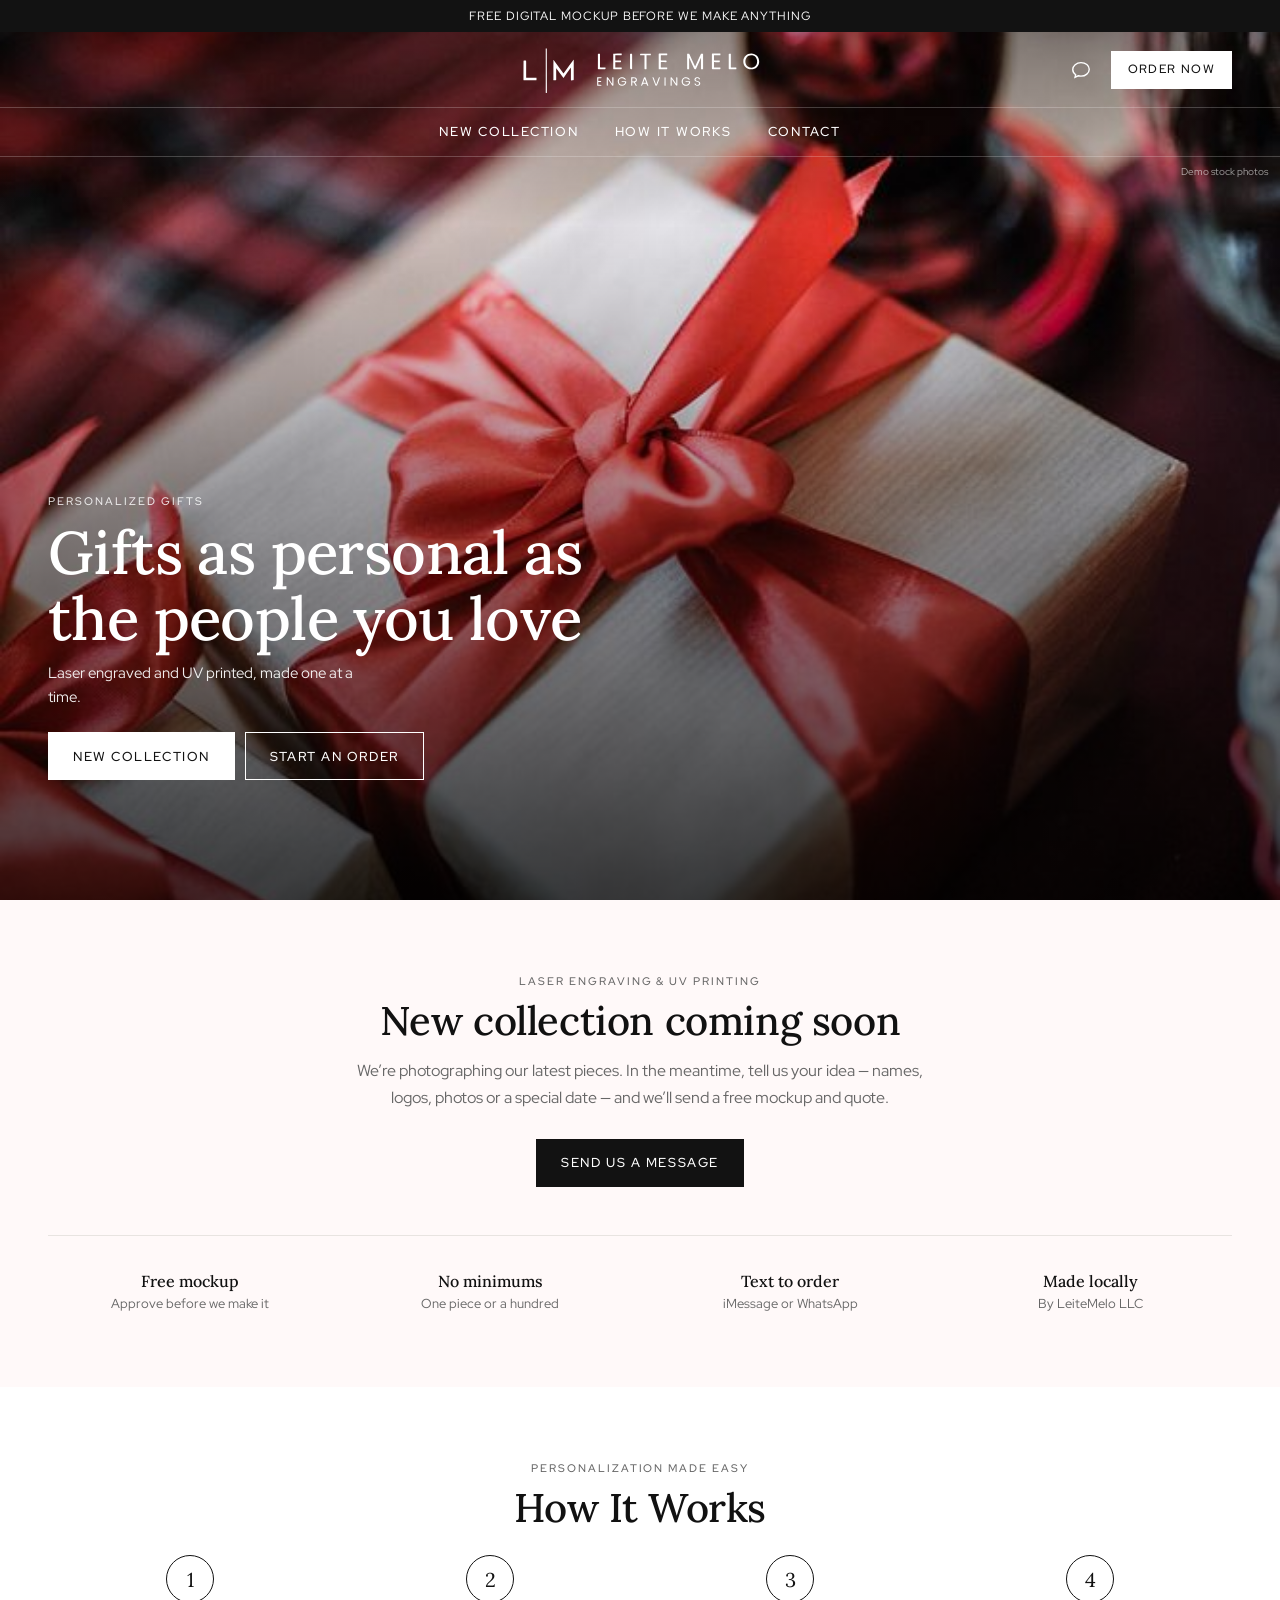
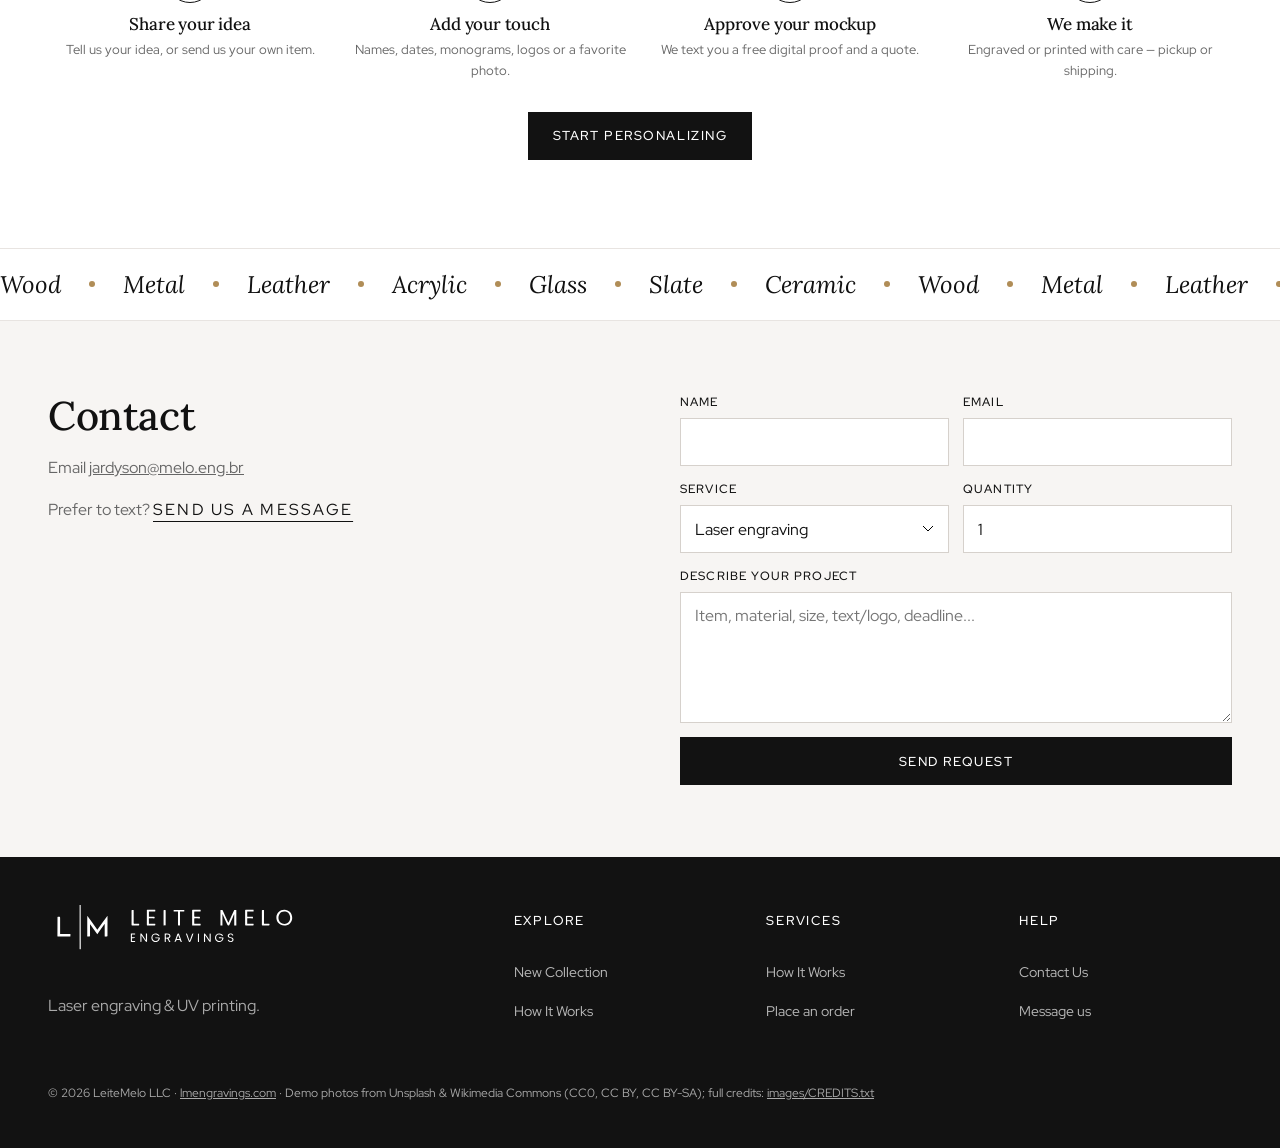
==== commit 1a1fad64: "Remove demo products" ====
--- a/index.html
+++ b/index.html
@@ -1,10 +1,10 @@
 <!DOCTYPE html><html lang="en"><head><meta charset="utf-8"><meta name="viewport" content="width=device-width,initial-scale=1,viewport-fit=cover">
 <title>LeiteMelo | Personalized Laser Engraved &amp; UV Printed Gifts</title>
 <meta name="description" content="LeiteMelo LLC: personalized laser engraved and full-color UV printed gifts — tumblers, cutting boards, signs, jewelry, keychains, pet tags and corporate gifts. Order by iMessage or WhatsApp.">
-<link rel="canonical" href="https://lmengravings.com/"><meta property="og:url" content="https://lmengravings.com/"><meta property="og:title" content="LeiteMelo | Personalized Engraved Gifts"><meta property="og:image" content="https://lmengravings.com/images/hero-1.jpg"><meta name="theme-color" content="#ffffff">
+<link rel="canonical" href="https://lmengravings.com/"><meta property="og:url" content="https://lmengravings.com/"><meta property="og:title" content="LeiteMelo | Personalized Engraved Gifts"><meta property="og:image" content="https://lmengravings.com/images/h-gift.jpg"><meta name="theme-color" content="#ffffff">
 <link rel="preconnect" href="https://fonts.googleapis.com"><link rel="preconnect" href="https://fonts.gstatic.com" crossorigin>
 <link href="https://fonts.googleapis.com/css2?family=Lora:ital,wght@0,400;0,500;0,600;1,400&family=Red+Hat+Display:wght@300;400;500;700&display=swap" rel="stylesheet">
-<link rel="stylesheet" href="styles.css?v=9"><link rel="icon" type="image/svg+xml" href="images/favicon.svg">
+<link rel="stylesheet" href="styles.css?v=10"><link rel="icon" type="image/svg+xml" href="images/favicon.svg">
 </head><body>
 <!-- NOTE: All photos in /images are DEMO STOCK images (Unsplash License / Wikimedia Commons CC0, CC BY, CC BY-SA; see images/CREDITS.txt). Replace with real product photos before launch. -->
 <header class="hdr" id="hdr">
@@ -13,57 +13,43 @@
 <button class="burger" aria-label="Open menu" aria-controls="drawer" aria-expanded="false"><span></span><span></span><span></span></button>
 <a class="logo" href="#top"><img src="images/logo-dark.svg" alt="Leite Melo Engravings"></a>
 <div class="hdricons"><button class="ico msgbtn" aria-label="Send us a message"><svg viewBox="0 0 24 24"><path d="M12 4C7 4 3 7.4 3 11.5c0 2.3 1.2 4.3 3.2 5.7L5.5 20l3.4-1.7c1 .3 2 .4 3.1.4 5 0 9-3.4 9-7.5S17 4 12 4z"/></svg></button><button class="btn sm hdrbtn msgbtn">Order now</button></div></div>
-<nav class="mainnav" aria-label="Main"><ul><li class="has"><a href="#all" class="top" data-f="all:">Occasions</a><div class="mega"><div class="megain"><div class="mcols"><p class="mh">Shop by occasion</p><div class="mgrid"><div class="mcol"><a href="#all" data-f="occ:wedding">Wedding</a><a href="#all" data-f="occ:birthday">Birthday</a><a href="#all" data-f="occ:mothers">Mother's Day</a><a href="#all" data-f="occ:fathers">Father's Day</a></div><div class="mcol"><a href="#all" data-f="occ:graduation">Graduation</a><a href="#all" data-f="occ:corporate">Corporate</a><a href="#all" data-f="occ:holiday">Holiday</a></div></div><a class="ulink" href="#all" data-f="all:">Shop all</a></div><a class="mfeat" href="#all" data-f="occ:wedding"><img src="images/o-wedding.jpg" alt="" loading="lazy"><span>Wedding gifts they’ll keep forever</span><em>Shop now</em></a></div></div></li><li class="has"><a href="#all" class="top" data-f="all:">Recipients</a><div class="mega"><div class="megain"><div class="mcols"><p class="mh">Shop by recipient</p><div class="mgrid"><div class="mcol"><a href="#all" data-f="rec:her">For Her</a><a href="#all" data-f="rec:him">For Him</a><a href="#all" data-f="rec:couple">For the Couple</a></div><div class="mcol"><a href="#all" data-f="rec:kids">For Kids</a><a href="#all" data-f="rec:pets">For Pet Lovers</a><a href="#all" data-f="rec:office">For the Office</a></div></div><a class="ulink" href="#all" data-f="all:">Shop all</a></div><a class="mfeat" href="#all" data-f="rec:him"><img src="images/n-watch.jpg" alt="" loading="lazy"><span>Gifts for him</span><em>Shop now</em></a></div></div></li><li class="has"><a href="#all" class="top" data-f="all:">Products</a><div class="mega"><div class="megain"><div class="mcols"><p class="mh">Shop by product</p><div class="mgrid"><div class="mcol"><a href="#all" data-f="cat:drinkware">Tumblers & Drinkware</a><a href="#all" data-f="cat:boards">Cutting Boards</a><a href="#all" data-f="cat:signs">Wood Signs & Decor</a><a href="#all" data-f="cat:jewelry">Jewelry</a><a href="#all" data-f="cat:keychains">Keychains</a></div><div class="mcol"><a href="#all" data-f="cat:coasters">Slate & Coasters</a><a href="#all" data-f="cat:acrylic">Acrylic UV Prints</a><a href="#all" data-f="cat:phone">Phone Cases</a><a href="#all" data-f="cat:pets">Pet Tags</a><a href="#all" data-f="cat:corporate">Corporate Gifts</a></div></div><a class="ulink" href="#all" data-f="all:">Shop all</a></div><a class="mfeat" href="#all" data-f="cat:boards"><img src="images/p-cutting-board.jpg" alt="" loading="lazy"><span>Engraved cutting boards</span><em>Shop now</em></a></div></div></li><li><a class="top" href="#best">Best Sellers</a></li><li><a class="top" href="#all" data-f="cat:corporate">Corporate</a></li></ul></nav>
+<nav class="mainnav" aria-label="Main"><ul><li><a class="top" href="#collection">New Collection</a></li><li><a class="top" href="#how">How It Works</a></li><li><a class="top" href="#contact">Contact</a></li></ul></nav>
 </header>
 <div class="scrim" id="scrim"></div>
 <aside class="drawer" id="drawer" aria-label="Menu" aria-hidden="true">
 <div class="dhead"><img src="images/logo-dark.svg" alt="Leite Melo Engravings"><button class="dclose" aria-label="Close menu">&times;</button></div>
-<div class="dview"><div class="dpanel root" id="p-root"><div class="dpromo"><a href="#all" data-f="occ:wedding"><img src="images/o-wedding.jpg" alt=""><span>Wedding</span></a><a href="#all" data-f="occ:fathers"><img src="images/o-father.jpg" alt=""><span>For Dad</span></a><a href="#all" data-f="cat:corporate"><img src="images/o-corp.jpg" alt=""><span>Corporate</span></a></div><button class="dl" data-go="p-occ"><span>Occasions</span><svg class="chev" viewBox="0 0 24 24"><path d="M9 6l6 6-6 6"/></svg></button><button class="dl" data-go="p-rec"><span>Recipients</span><svg class="chev" viewBox="0 0 24 24"><path d="M9 6l6 6-6 6"/></svg></button><button class="dl" data-go="p-cat"><span>Products</span><svg class="chev" viewBox="0 0 24 24"><path d="M9 6l6 6-6 6"/></svg></button><a class="dl" href="#best"><span>Best Sellers</span></a><a class="dl" href="#all" data-f="cat:corporate"><span>Corporate Gifts</span></a><a class="dl" href="#how"><span>How It Works</span></a><button class="dl msgbtn"><span>Send us a message</span></button><a class="dl" href="#contact"><span>Contact</span></a></div><div class="dpanel" id="p-occ"><button class="dback" data-back><svg viewBox="0 0 24 24"><path d="M15 6l-6 6 6 6"/></svg><span>Back</span></button><p class="dtitle">Occasions</p><div class="dthumbs"><a href="#all" data-f="occ:wedding"><img src="images/o-wedding.jpg" alt="" loading="lazy"><span>Wedding</span><svg class="chev" viewBox="0 0 24 24"><path d="M9 6l6 6-6 6"/></svg></a><a href="#all" data-f="occ:birthday"><img src="images/o-birthday.jpg" alt="" loading="lazy"><span>Birthday</span><svg class="chev" viewBox="0 0 24 24"><path d="M9 6l6 6-6 6"/></svg></a><a href="#all" data-f="occ:mothers"><img src="images/o-mother.jpg" alt="" loading="lazy"><span>Mother's Day</span><svg class="chev" viewBox="0 0 24 24"><path d="M9 6l6 6-6 6"/></svg></a><a href="#all" data-f="occ:fathers"><img src="images/o-father.jpg" alt="" loading="lazy"><span>Father's Day</span><svg class="chev" viewBox="0 0 24 24"><path d="M9 6l6 6-6 6"/></svg></a><a href="#all" data-f="occ:graduation"><img src="images/o-grad.jpg" alt="" loading="lazy"><span>Graduation</span><svg class="chev" viewBox="0 0 24 24"><path d="M9 6l6 6-6 6"/></svg></a><a href="#all" data-f="occ:corporate"><img src="images/o-corp.jpg" alt="" loading="lazy"><span>Corporate</span><svg class="chev" viewBox="0 0 24 24"><path d="M9 6l6 6-6 6"/></svg></a><a href="#all" data-f="occ:holiday"><img src="images/n-ornament.jpg" alt="" loading="lazy"><span>Holiday</span><svg class="chev" viewBox="0 0 24 24"><path d="M9 6l6 6-6 6"/></svg></a></div><a class="dall" href="#all" data-f="all:">Shop all</a></div><div class="dpanel" id="p-rec"><button class="dback" data-back><svg viewBox="0 0 24 24"><path d="M15 6l-6 6 6 6"/></svg><span>Back</span></button><p class="dtitle">Recipients</p><div class="dthumbs"><a href="#all" data-f="rec:her"><img src="images/n-candle.jpg" alt="" loading="lazy"><span>For Her</span><svg class="chev" viewBox="0 0 24 24"><path d="M9 6l6 6-6 6"/></svg></a><a href="#all" data-f="rec:him"><img src="images/n-watch.jpg" alt="" loading="lazy"><span>For Him</span><svg class="chev" viewBox="0 0 24 24"><path d="M9 6l6 6-6 6"/></svg></a><a href="#all" data-f="rec:couple"><img src="images/o-wedding.jpg" alt="" loading="lazy"><span>For the Couple</span><svg class="chev" viewBox="0 0 24 24"><path d="M9 6l6 6-6 6"/></svg></a><a href="#all" data-f="rec:kids"><img src="images/p-wood-kit.jpg" alt="" loading="lazy"><span>For Kids</span><svg class="chev" viewBox="0 0 24 24"><path d="M9 6l6 6-6 6"/></svg></a><a href="#all" data-f="rec:pets"><img src="images/c-pet.jpg" alt="" loading="lazy"><span>For Pet Lovers</span><svg class="chev" viewBox="0 0 24 24"><path d="M9 6l6 6-6 6"/></svg></a><a href="#all" data-f="rec:office"><img src="images/n-pen.jpg" alt="" loading="lazy"><span>For the Office</span><svg class="chev" viewBox="0 0 24 24"><path d="M9 6l6 6-6 6"/></svg></a></div><a class="dall" href="#all" data-f="all:">Shop all</a></div><div class="dpanel" id="p-cat"><button class="dback" data-back><svg viewBox="0 0 24 24"><path d="M15 6l-6 6 6 6"/></svg><span>Back</span></button><p class="dtitle">Products</p><div class="dthumbs"><a href="#all" data-f="cat:drinkware"><img src="images/p-tumbler.jpg" alt="" loading="lazy"><span>Tumblers & Drinkware</span><svg class="chev" viewBox="0 0 24 24"><path d="M9 6l6 6-6 6"/></svg></a><a href="#all" data-f="cat:boards"><img src="images/p-cutting-board.jpg" alt="" loading="lazy"><span>Cutting Boards</span><svg class="chev" viewBox="0 0 24 24"><path d="M9 6l6 6-6 6"/></svg></a><a href="#all" data-f="cat:signs"><img src="images/p-map.jpg" alt="" loading="lazy"><span>Wood Signs & Decor</span><svg class="chev" viewBox="0 0 24 24"><path d="M9 6l6 6-6 6"/></svg></a><a href="#all" data-f="cat:jewelry"><img src="images/c-jewelry.jpg" alt="" loading="lazy"><span>Jewelry</span><svg class="chev" viewBox="0 0 24 24"><path d="M9 6l6 6-6 6"/></svg></a><a href="#all" data-f="cat:keychains"><img src="images/p-keychain.jpg" alt="" loading="lazy"><span>Keychains</span><svg class="chev" viewBox="0 0 24 24"><path d="M9 6l6 6-6 6"/></svg></a><a href="#all" data-f="cat:coasters"><img src="images/p-slate.jpg" alt="" loading="lazy"><span>Slate & Coasters</span><svg class="chev" viewBox="0 0 24 24"><path d="M9 6l6 6-6 6"/></svg></a><a href="#all" data-f="cat:acrylic"><img src="images/p-acrylic.jpg" alt="" loading="lazy"><span>Acrylic UV Prints</span><svg class="chev" viewBox="0 0 24 24"><path d="M9 6l6 6-6 6"/></svg></a><a href="#all" data-f="cat:phone"><img src="images/p-phone.jpg" alt="" loading="lazy"><span>Phone Cases</span><svg class="chev" viewBox="0 0 24 24"><path d="M9 6l6 6-6 6"/></svg></a><a href="#all" data-f="cat:pets"><img src="images/c-pet.jpg" alt="" loading="lazy"><span>Pet Tags</span><svg class="chev" viewBox="0 0 24 24"><path d="M9 6l6 6-6 6"/></svg></a><a href="#all" data-f="cat:corporate"><img src="images/o-corp.jpg" alt="" loading="lazy"><span>Corporate Gifts</span><svg class="chev" viewBox="0 0 24 24"><path d="M9 6l6 6-6 6"/></svg></a></div><a class="dall" href="#all" data-f="all:">Shop all</a></div></div>
+<div class="dview"><div class="dpanel root" id="p-root"><a class="dl" href="#collection"><span>New Collection</span></a><a class="dl" href="#how"><span>How It Works</span></a><a class="dl" href="#contact"><span>Contact</span></a></div></div>
 <div class="dfoot"><button class="btn block msgbtn">Send us a message</button></div></aside>
 
 <main id="top">
 <section class="slideshow" aria-label="Featured">
-<div class="slide is-active" style="--img:url(images/h-gift.jpg)"><div class="slidetxt"><p class="eyebrow">Personalized gifts</p><h1>Gifts as personal as the people you love</h1><p>Laser engraved and UV printed, made one at a time.</p><div class="cta"><a class="btn light" href="#best">Shop best sellers</a><button class="btn ghost msgbtn">Start an order</button></div></div></div>
+<div class="slide is-active" style="--img:url(images/h-gift.jpg)"><div class="slidetxt"><p class="eyebrow">Personalized gifts</p><h1>Gifts as personal as the people you love</h1><p>Laser engraved and UV printed, made one at a time.</p><div class="cta"><a class="btn light" href="#collection">New collection</a><button class="btn ghost msgbtn">Start an order</button></div></div></div>
 <span class="democap">Demo stock photos</span></section>
 
-<section class="sec tight" id="occasions"><div class="wrap"><div class="sechead c"><p class="eyebrow">Find your perfect gift</p><h2>Shop by Occasion</h2></div><div class="circles"><a class="circ" href="#all" data-f="occ:wedding"><img src="images/o-wedding.jpg" alt="" loading="lazy"><span>Wedding</span></a><a class="circ" href="#all" data-f="occ:birthday"><img src="images/o-birthday.jpg" alt="" loading="lazy"><span>Birthday</span></a><a class="circ" href="#all" data-f="occ:mothers"><img src="images/o-mother.jpg" alt="" loading="lazy"><span>Mother's Day</span></a><a class="circ" href="#all" data-f="occ:fathers"><img src="images/o-father.jpg" alt="" loading="lazy"><span>Father's Day</span></a><a class="circ" href="#all" data-f="occ:graduation"><img src="images/o-grad.jpg" alt="" loading="lazy"><span>Graduation</span></a><a class="circ" href="#all" data-f="occ:corporate"><img src="images/o-corp.jpg" alt="" loading="lazy"><span>Corporate</span></a><a class="circ" href="#all" data-f="occ:holiday"><img src="images/n-ornament.jpg" alt="" loading="lazy"><span>Holiday</span></a></div></div></section>
 
-<section class="sec tint" id="categories"><div class="wrap"><div class="sechead c"><p class="eyebrow">What we make</p><h2>Shop by Category</h2></div><div class="tiles"><a class="tile" href="#all" data-f="cat:drinkware"><img src="images/p-tumbler.jpg" alt="" loading="lazy"><span>Tumblers & Drinkware</span></a><a class="tile" href="#all" data-f="cat:boards"><img src="images/p-cutting-board.jpg" alt="" loading="lazy"><span>Cutting Boards</span></a><a class="tile" href="#all" data-f="cat:signs"><img src="images/p-map.jpg" alt="" loading="lazy"><span>Wood Signs & Decor</span></a><a class="tile" href="#all" data-f="cat:jewelry"><img src="images/c-jewelry.jpg" alt="" loading="lazy"><span>Jewelry</span></a><a class="tile" href="#all" data-f="cat:keychains"><img src="images/p-keychain.jpg" alt="" loading="lazy"><span>Keychains</span></a><a class="tile" href="#all" data-f="cat:coasters"><img src="images/p-slate.jpg" alt="" loading="lazy"><span>Slate & Coasters</span></a><a class="tile" href="#all" data-f="cat:acrylic"><img src="images/p-acrylic.jpg" alt="" loading="lazy"><span>Acrylic UV Prints</span></a><a class="tile" href="#all" data-f="cat:phone"><img src="images/p-phone.jpg" alt="" loading="lazy"><span>Phone Cases</span></a><a class="tile" href="#all" data-f="cat:pets"><img src="images/c-pet.jpg" alt="" loading="lazy"><span>Pet Tags</span></a><a class="tile" href="#all" data-f="cat:corporate"><img src="images/o-corp.jpg" alt="" loading="lazy"><span>Corporate Gifts</span></a></div></div></section>
 
-<section class="sec" id="best"><div class="wrap"><div class="sechead"><div><p class="eyebrow">Most loved</p><h2>Best Sellers</h2></div><div class="arrows"><button class="arr" data-dir="-1" aria-label="Previous">‹</button><button class="arr" data-dir="1" aria-label="Next">›</button></div></div><div class="carousel"><article class="card" data-i="0"><button class="media" data-i="0" aria-label="Personalize Engraved Walnut Cutting Board"><img src="images/p-cutting-board.jpg" alt="Demo photo: Engraved Walnut Cutting Board" loading="lazy"><img class="img2" src="images/p-cutting-board-2.jpg" alt="" loading="lazy" aria-hidden="true"><span class=tag>Best seller</span></button><p class="vendor">Laser engraving</p><h3>Engraved Walnut Cutting Board</h3><p class="mat">Quote on request</p><button class="pbtn" data-i="0">Personalize &amp; order</button></article><article class="card" data-i="1"><button class="media" data-i="1" aria-label="Personalize Custom Logo Tumbler 20 oz"><img src="images/p-tumbler.jpg" alt="Demo photo: Custom Logo Tumbler 20 oz" loading="lazy"><img class="img2" src="images/p-tumbler-2.jpg" alt="" loading="lazy" aria-hidden="true"><span class=tag>Best seller</span></button><p class="vendor">Laser engraving</p><h3>Custom Logo Tumbler 20 oz</h3><p class="mat">Quote on request</p><button class="pbtn" data-i="1">Personalize &amp; order</button></article><article class="card" data-i="2"><button class="media" data-i="2" aria-label="Personalize Personalized Leather Wallet"><img src="images/p-wallet.jpg" alt="Demo photo: Personalized Leather Wallet" loading="lazy"><img class="img2" src="images/p-wallet-2.jpg" alt="" loading="lazy" aria-hidden="true"><span class=tag>Best seller</span></button><p class="vendor">Laser engraving</p><h3>Personalized Leather Wallet</h3><p class="mat">Quote on request</p><button class="pbtn" data-i="2">Personalize &amp; order</button></article><article class="card" data-i="3"><button class="media" data-i="3" aria-label="Personalize Engraved Slate Coaster Set"><img src="images/p-slate.jpg" alt="Demo photo: Engraved Slate Coaster Set" loading="lazy"><img class="img2" src="images/p-slate-2.jpg" alt="" loading="lazy" aria-hidden="true"><span class=tag>Best seller</span></button><p class="vendor">Laser engraving</p><h3>Engraved Slate Coaster Set</h3><p class="mat">Quote on request</p><button class="pbtn" data-i="3">Personalize &amp; order</button></article><article class="card" data-i="4"><button class="media" data-i="4" aria-label="Personalize Full-Color Acrylic Photo Print"><img src="images/p-acrylic.jpg" alt="Demo photo: Full-Color Acrylic Photo Print" loading="lazy"><img class="img2" src="images/p-acrylic-2.jpg" alt="" loading="lazy" aria-hidden="true"><span class=tag>Best seller</span></button><p class="vendor">UV printing</p><h3>Full-Color Acrylic Photo Print</h3><p class="mat">Quote on request</p><button class="pbtn" data-i="4">Personalize &amp; order</button></article><article class="card" data-i="5"><button class="media" data-i="5" aria-label="Personalize Olive Wood Name Keychain"><img src="images/p-keychain.jpg" alt="Demo photo: Olive Wood Name Keychain" loading="lazy"><img class="img2" src="images/p-keychain-2.jpg" alt="" loading="lazy" aria-hidden="true"><span class=tag>Best seller</span></button><p class="vendor">Laser engraving</p><h3>Olive Wood Name Keychain</h3><p class="mat">Quote on request</p><button class="pbtn" data-i="5">Personalize &amp; order</button></article><article class="card" data-i="7"><button class="media" data-i="7" aria-label="Personalize Etched Whiskey Glass"><img src="images/o-father.jpg" alt="Demo photo: Etched Whiskey Glass" loading="lazy"><img class="img2" src="images/p-glass.jpg" alt="" loading="lazy" aria-hidden="true"><span class=tag>Best seller</span></button><p class="vendor">Laser engraving</p><h3>Etched Whiskey Glass</h3><p class="mat">Quote on request</p><button class="pbtn" data-i="7">Personalize &amp; order</button></article><article class="card" data-i="9"><button class="media" data-i="9" aria-label="Personalize Laser-Cut City Map Wall Art"><img src="images/p-map.jpg" alt="Demo photo: Laser-Cut City Map Wall Art" loading="lazy"><img class="img2" src="images/p-map-2.jpg" alt="" loading="lazy" aria-hidden="true"><span class=tag>Best seller</span></button><p class="vendor">Laser engraving</p><h3>Laser-Cut City Map Wall Art</h3><p class="mat">Quote on request</p><button class="pbtn" data-i="9">Personalize &amp; order</button></article><article class="card" data-i="12"><button class="media" data-i="12" aria-label="Personalize Engraved Pendant Necklace"><img src="images/c-jewelry.jpg" alt="Demo photo: Engraved Pendant Necklace" loading="lazy"><img class="img2" src="images/n-compact.jpg" alt="" loading="lazy" aria-hidden="true"><span class=tag>Best seller</span></button><p class="vendor">Laser engraving</p><h3>Engraved Pendant Necklace</h3><p class="mat">Quote on request</p><button class="pbtn" data-i="12">Personalize &amp; order</button></article><article class="card" data-i="14"><button class="media" data-i="14" aria-label="Personalize Personalized Pet ID Tag"><img src="images/c-pet.jpg" alt="Demo photo: Personalized Pet ID Tag" loading="lazy"><img class="img2" src="images/p-keychain.jpg" alt="" loading="lazy" aria-hidden="true"><span class=tag>Best seller</span></button><p class="vendor">Laser engraving</p><h3>Personalized Pet ID Tag</h3><p class="mat">Quote on request</p><button class="pbtn" data-i="14">Personalize &amp; order</button></article><article class="card" data-i="16"><button class="media" data-i="16" aria-label="Personalize Etched Wine Glass Pair"><img src="images/n-wine.jpg" alt="Demo photo: Etched Wine Glass Pair" loading="lazy"><img class="img2" src="images/p-glass.jpg" alt="" loading="lazy" aria-hidden="true"><span class=tag>Best seller</span></button><p class="vendor">Laser engraving</p><h3>Etched Wine Glass Pair</h3><p class="mat">Quote on request</p><button class="pbtn" data-i="16">Personalize &amp; order</button></article></div><div class="progress"><span></span></div></div></section>
 
+<section class="sec soon" id="collection"><div class="wrap"><div class="soonin"><p class="eyebrow">Laser engraving &amp; UV printing</p><h2>New collection coming soon</h2><p>We’re photographing our latest pieces. In the meantime, tell us your idea — names, logos, photos or a special date — and we’ll send a free mockup and quote.</p><button class="btn msgbtn">Send us a message</button></div><ul class="trust"><li><strong>Free mockup</strong>Approve before we make it</li><li><strong>No minimums</strong>One piece or a hundred</li><li><strong>Text to order</strong>iMessage or WhatsApp</li><li><strong>Made locally</strong>By LeiteMelo LLC</li></ul></div></section>
 <section class="sec blush" id="how"><div class="wrap"><div class="sechead c"><p class="eyebrow">Personalization made easy</p><h2>How It Works</h2></div><ol class="steps">
-<li><span class="num">1</span><h3>Choose a piece</h3><p>Pick a product below, or tell us about your own item.</p></li>
+<li><span class="num">1</span><h3>Share your idea</h3><p>Tell us your idea, or send us your own item.</p></li>
 <li><span class="num">2</span><h3>Add your touch</h3><p>Names, dates, monograms, logos or a favorite photo.</p></li>
 <li><span class="num">3</span><h3>Approve your mockup</h3><p>We text you a free digital proof and a quote.</p></li>
 <li><span class="num">4</span><h3>We make it</h3><p>Engraved or printed with care — pickup or shipping.</p></li></ol>
 <p class="center"><button class="btn msgbtn">Start personalizing</button></p></div></section>
 
-<section class="sec" id="featured"><div class="wrap feat">
-<a class="fbig" href="#all" data-f="occ:wedding"><img src="images/o-wedding.jpg" alt="" loading="lazy"><div><p class="eyebrow">The wedding shop</p><h3>Keepsakes for the big day</h3><span class="ulink">Shop wedding</span></div></a>
-<a class="fbig" href="#all" data-f="cat:corporate"><img src="images/o-corp.jpg" alt="" loading="lazy"><div><p class="eyebrow">For business</p><h3>Branded &amp; corporate gifts</h3><span class="ulink">Shop corporate</span></div></a></div></section>
-
-<section class="sec tight" id="recipients"><div class="wrap"><div class="sechead c"><p class="eyebrow">Gifts for everyone</p><h2>Shop by Recipient</h2></div><div class="rtiles"><a class="rtile" href="#all" data-f="rec:her"><img src="images/n-candle.jpg" alt="" loading="lazy"><span>For Her</span></a><a class="rtile" href="#all" data-f="rec:him"><img src="images/n-watch.jpg" alt="" loading="lazy"><span>For Him</span></a><a class="rtile" href="#all" data-f="rec:couple"><img src="images/o-wedding.jpg" alt="" loading="lazy"><span>For the Couple</span></a><a class="rtile" href="#all" data-f="rec:kids"><img src="images/p-wood-kit.jpg" alt="" loading="lazy"><span>For Kids</span></a><a class="rtile" href="#all" data-f="rec:pets"><img src="images/c-pet.jpg" alt="" loading="lazy"><span>For Pet Lovers</span></a><a class="rtile" href="#all" data-f="rec:office"><img src="images/n-pen.jpg" alt="" loading="lazy"><span>For the Office</span></a></div></div></section>
-
-<section class="sec" id="new"><div class="wrap"><div class="sechead"><div><p class="eyebrow">Just added</p><h2>New Arrivals</h2></div><div class="arrows"><button class="arr" data-dir="-1" aria-label="Previous">‹</button><button class="arr" data-dir="1" aria-label="Next">›</button></div></div><div class="carousel"><article class="card" data-i="16"><button class="media" data-i="16" aria-label="Personalize Etched Wine Glass Pair"><img src="images/n-wine.jpg" alt="Demo photo: Etched Wine Glass Pair" loading="lazy"><img class="img2" src="images/p-glass.jpg" alt="" loading="lazy" aria-hidden="true"><span class=tag>Best seller</span></button><p class="vendor">Laser engraving</p><h3>Etched Wine Glass Pair</h3><p class="mat">Quote on request</p><button class="pbtn" data-i="16">Personalize &amp; order</button></article><article class="card" data-i="17"><button class="media" data-i="17" aria-label="Personalize Leather Journal with Initials"><img src="images/n-leather.jpg" alt="Demo photo: Leather Journal with Initials" loading="lazy"><img class="img2" src="images/p-wallet.jpg" alt="" loading="lazy" aria-hidden="true"></button><p class="vendor">Laser engraving</p><h3>Leather Journal with Initials</h3><p class="mat">Quote on request</p><button class="pbtn" data-i="17">Personalize &amp; order</button></article><article class="card" data-i="18"><button class="media" data-i="18" aria-label="Personalize Engraved Pen & Gift Box"><img src="images/n-pen.jpg" alt="Demo photo: Engraved Pen & Gift Box" loading="lazy"><img class="img2" src="images/n-leather.jpg" alt="" loading="lazy" aria-hidden="true"></button><p class="vendor">Laser engraving</p><h3>Engraved Pen & Gift Box</h3><p class="mat">Quote on request</p><button class="pbtn" data-i="18">Personalize &amp; order</button></article><article class="card" data-i="19"><button class="media" data-i="19" aria-label="Personalize Branded Enamel Camp Mug"><img src="images/n-mug.jpg" alt="Demo photo: Branded Enamel Camp Mug" loading="lazy"><img class="img2" src="images/p-bottle.jpg" alt="" loading="lazy" aria-hidden="true"></button><p class="vendor">UV printing</p><h3>Branded Enamel Camp Mug</h3><p class="mat">Quote on request</p><button class="pbtn" data-i="19">Personalize &amp; order</button></article><article class="card" data-i="20"><button class="media" data-i="20" aria-label="Personalize Custom Label Candle Jar"><img src="images/n-candle.jpg" alt="Demo photo: Custom Label Candle Jar" loading="lazy"><img class="img2" src="images/n-wine.jpg" alt="" loading="lazy" aria-hidden="true"></button><p class="vendor">UV printing</p><h3>Custom Label Candle Jar</h3><p class="mat">Quote on request</p><button class="pbtn" data-i="20">Personalize &amp; order</button></article><article class="card" data-i="21"><button class="media" data-i="21" aria-label="Personalize Wood Holiday Ornament Set"><img src="images/n-ornament.jpg" alt="Demo photo: Wood Holiday Ornament Set" loading="lazy"><img class="img2" src="images/g-1.jpg" alt="" loading="lazy" aria-hidden="true"></button><p class="vendor">Laser engraving</p><h3>Wood Holiday Ornament Set</h3><p class="mat">Quote on request</p><button class="pbtn" data-i="21">Personalize &amp; order</button></article><article class="card" data-i="22"><button class="media" data-i="22" aria-label="Personalize Laser-Cut Wood Panel Art"><img src="images/n-puzzle.jpg" alt="Demo photo: Laser-Cut Wood Panel Art" loading="lazy"><img class="img2" src="images/p-map.jpg" alt="" loading="lazy" aria-hidden="true"></button><p class="vendor">Laser engraving</p><h3>Laser-Cut Wood Panel Art</h3><p class="mat">Quote on request</p><button class="pbtn" data-i="22">Personalize &amp; order</button></article><article class="card" data-i="23"><button class="media" data-i="23" aria-label="Personalize Engraved Watch Back"><img src="images/n-watch.jpg" alt="Demo photo: Engraved Watch Back" loading="lazy"><img class="img2" src="images/n-pen.jpg" alt="" loading="lazy" aria-hidden="true"></button><p class="vendor">Laser engraving</p><h3>Engraved Watch Back</h3><p class="mat">Quote on request</p><button class="pbtn" data-i="23">Personalize &amp; order</button></article><article class="card" data-i="24"><button class="media" data-i="24" aria-label="Personalize Graduation Keepsake Plaque"><img src="images/o-grad.jpg" alt="Demo photo: Graduation Keepsake Plaque" loading="lazy"><img class="img2" src="images/p-acrylic.jpg" alt="" loading="lazy" aria-hidden="true"></button><p class="vendor">UV printing</p><h3>Graduation Keepsake Plaque</h3><p class="mat">Quote on request</p><button class="pbtn" data-i="24">Personalize &amp; order</button></article><article class="card" data-i="25"><button class="media" data-i="25" aria-label="Personalize Wedding Ring Box"><img src="images/o-wedding.jpg" alt="Demo photo: Wedding Ring Box" loading="lazy"><img class="img2" src="images/p-cutting-board-2.jpg" alt="" loading="lazy" aria-hidden="true"></button><p class="vendor">Laser engraving</p><h3>Wedding Ring Box</h3><p class="mat">Quote on request</p><button class="pbtn" data-i="25">Personalize &amp; order</button></article><article class="card" data-i="26"><button class="media" data-i="26" aria-label="Personalize Corporate Logo Desk Set"><img src="images/o-corp.jpg" alt="Demo photo: Corporate Logo Desk Set" loading="lazy"><img class="img2" src="images/n-pen.jpg" alt="" loading="lazy" aria-hidden="true"></button><p class="vendor">Laser engraving</p><h3>Corporate Logo Desk Set</h3><p class="mat">Quote on request</p><button class="pbtn" data-i="26">Personalize &amp; order</button></article><article class="card" data-i="27"><button class="media" data-i="27" aria-label="Personalize Gift-Wrapped Custom Bundle"><img src="images/h-gift.jpg" alt="Demo photo: Gift-Wrapped Custom Bundle" loading="lazy"><img class="img2" src="images/o-birthday.jpg" alt="" loading="lazy" aria-hidden="true"></button><p class="vendor">Laser engraving</p><h3>Gift-Wrapped Custom Bundle</h3><p class="mat">Quote on request</p><button class="pbtn" data-i="27">Personalize &amp; order</button></article></div><div class="progress"><span></span></div></div></section>
-
-<div class="marquee" aria-hidden="true"><div class="mtrack"><span>Wood</span><i></i><span>Metal</span><i></i><span>Leather</span><i></i><span>Acrylic</span><i></i><span>Glass</span><i></i><span>Slate</span><i></i><span>Ceramic</span><i></i><span>Wood</span><i></i><span>Metal</span><i></i><span>Leather</span><i></i><span>Acrylic</span><i></i><span>Glass</span><i></i><span>Slate</span><i></i><span>Ceramic</span><i></i></div></div>
-
-<section class="sec" id="all"><div class="wrap"><div class="sechead"><div><p class="eyebrow">Browse everything</p><h2 id="alltitle">All Gifts</h2></div><p class="note" id="allcount"></p></div>
-<div class="chips" role="toolbar" aria-label="Filter"><button class="chip on" data-f="all:">All</button><button class="chip" data-f="cat:drinkware">Tumblers & Drinkware</button><button class="chip" data-f="cat:boards">Cutting Boards</button><button class="chip" data-f="cat:signs">Wood Signs & Decor</button><button class="chip" data-f="cat:jewelry">Jewelry</button><button class="chip" data-f="cat:keychains">Keychains</button><button class="chip" data-f="cat:coasters">Slate & Coasters</button><button class="chip" data-f="cat:acrylic">Acrylic UV Prints</button><button class="chip" data-f="cat:phone">Phone Cases</button><button class="chip" data-f="cat:pets">Pet Tags</button><button class="chip" data-f="cat:corporate">Corporate Gifts</button></div>
-<div class="grid" id="grid"><article class="card" data-i="0"><button class="media" data-i="0" aria-label="Personalize Engraved Walnut Cutting Board"><img src="images/p-cutting-board.jpg" alt="Demo photo: Engraved Walnut Cutting Board" loading="lazy"><img class="img2" src="images/p-cutting-board-2.jpg" alt="" loading="lazy" aria-hidden="true"><span class=tag>Best seller</span></button><p class="vendor">Laser engraving</p><h3>Engraved Walnut Cutting Board</h3><p class="mat">Quote on request</p><button class="pbtn" data-i="0">Personalize &amp; order</button></article><article class="card" data-i="1"><button class="media" data-i="1" aria-label="Personalize Custom Logo Tumbler 20 oz"><img src="images/p-tumbler.jpg" alt="Demo photo: Custom Logo Tumbler 20 oz" loading="lazy"><img class="img2" src="images/p-tumbler-2.jpg" alt="" loading="lazy" aria-hidden="true"><span class=tag>Best seller</span></button><p class="vendor">Laser engraving</p><h3>Custom Logo Tumbler 20 oz</h3><p class="mat">Quote on request</p><button class="pbtn" data-i="1">Personalize &amp; order</button></article><article class="card" data-i="2"><button class="media" data-i="2" aria-label="Personalize Personalized Leather Wallet"><img src="images/p-wallet.jpg" alt="Demo photo: Personalized Leather Wallet" loading="lazy"><img class="img2" src="images/p-wallet-2.jpg" alt="" loading="lazy" aria-hidden="true"><span class=tag>Best seller</span></button><p class="vendor">Laser engraving</p><h3>Personalized Leather Wallet</h3><p class="mat">Quote on request</p><button class="pbtn" data-i="2">Personalize &amp; order</button></article><article class="card" data-i="3"><button class="media" data-i="3" aria-label="Personalize Engraved Slate Coaster Set"><img src="images/p-slate.jpg" alt="Demo photo: Engraved Slate Coaster Set" loading="lazy"><img class="img2" src="images/p-slate-2.jpg" alt="" loading="lazy" aria-hidden="true"><span class=tag>Best seller</span></button><p class="vendor">Laser engraving</p><h3>Engraved Slate Coaster Set</h3><p class="mat">Quote on request</p><button class="pbtn" data-i="3">Personalize &amp; order</button></article><article class="card" data-i="4"><button class="media" data-i="4" aria-label="Personalize Full-Color Acrylic Photo Print"><img src="images/p-acrylic.jpg" alt="Demo photo: Full-Color Acrylic Photo Print" loading="lazy"><img class="img2" src="images/p-acrylic-2.jpg" alt="" loading="lazy" aria-hidden="true"><span class=tag>Best seller</span></button><p class="vendor">UV printing</p><h3>Full-Color Acrylic Photo Print</h3><p class="mat">Quote on request</p><button class="pbtn" data-i="4">Personalize &amp; order</button></article><article class="card" data-i="5"><button class="media" data-i="5" aria-label="Personalize Olive Wood Name Keychain"><img src="images/p-keychain.jpg" alt="Demo photo: Olive Wood Name Keychain" loading="lazy"><img class="img2" src="images/p-keychain-2.jpg" alt="" loading="lazy" aria-hidden="true"><span class=tag>Best seller</span></button><p class="vendor">Laser engraving</p><h3>Olive Wood Name Keychain</h3><p class="mat">Quote on request</p><button class="pbtn" data-i="5">Personalize &amp; order</button></article><article class="card" data-i="6"><button class="media" data-i="6" aria-label="Personalize UV Printed Phone Case"><img src="images/p-phone.jpg" alt="Demo photo: UV Printed Phone Case" loading="lazy"><img class="img2" src="images/p-phone-2.jpg" alt="" loading="lazy" aria-hidden="true"></button><p class="vendor">UV printing</p><h3>UV Printed Phone Case</h3><p class="mat">Quote on request</p><button class="pbtn" data-i="6">Personalize &amp; order</button></article><article class="card" data-i="7"><button class="media" data-i="7" aria-label="Personalize Etched Whiskey Glass"><img src="images/o-father.jpg" alt="Demo photo: Etched Whiskey Glass" loading="lazy"><img class="img2" src="images/p-glass.jpg" alt="" loading="lazy" aria-hidden="true"><span class=tag>Best seller</span></button><p class="vendor">Laser engraving</p><h3>Etched Whiskey Glass</h3><p class="mat">Quote on request</p><button class="pbtn" data-i="7">Personalize &amp; order</button></article><article class="card" data-i="8"><button class="media" data-i="8" aria-label="Personalize Photo Engraved Mirror"><img src="images/p-mirror.jpg" alt="Demo photo: Photo Engraved Mirror" loading="lazy"><img class="img2" src="images/p-mirror-2.jpg" alt="" loading="lazy" aria-hidden="true"></button><p class="vendor">Laser engraving</p><h3>Photo Engraved Mirror</h3><p class="mat">Quote on request</p><button class="pbtn" data-i="8">Personalize &amp; order</button></article><article class="card" data-i="9"><button class="media" data-i="9" aria-label="Personalize Laser-Cut City Map Wall Art"><img src="images/p-map.jpg" alt="Demo photo: Laser-Cut City Map Wall Art" loading="lazy"><img class="img2" src="images/p-map-2.jpg" alt="" loading="lazy" aria-hidden="true"><span class=tag>Best seller</span></button><p class="vendor">Laser engraving</p><h3>Laser-Cut City Map Wall Art</h3><p class="mat">Quote on request</p><button class="pbtn" data-i="9">Personalize &amp; order</button></article><article class="card" data-i="10"><button class="media" data-i="10" aria-label="Personalize UV Printed Water Bottle"><img src="images/p-bottle.jpg" alt="Demo photo: UV Printed Water Bottle" loading="lazy"><img class="img2" src="images/p-bottle-2.jpg" alt="" loading="lazy" aria-hidden="true"></button><p class="vendor">UV printing</p><h3>UV Printed Water Bottle</h3><p class="mat">Quote on request</p><button class="pbtn" data-i="10">Personalize &amp; order</button></article><article class="card" data-i="11"><button class="media" data-i="11" aria-label="Personalize Laser-Cut Wood Model Kit"><img src="images/p-wood-kit.jpg" alt="Demo photo: Laser-Cut Wood Model Kit" loading="lazy"><img class="img2" src="images/g-1.jpg" alt="" loading="lazy" aria-hidden="true"></button><p class="vendor">Laser engraving</p><h3>Laser-Cut Wood Model Kit</h3><p class="mat">Quote on request</p><button class="pbtn" data-i="11">Personalize &amp; order</button></article><article class="card" data-i="12"><button class="media" data-i="12" aria-label="Personalize Engraved Pendant Necklace"><img src="images/c-jewelry.jpg" alt="Demo photo: Engraved Pendant Necklace" loading="lazy"><img class="img2" src="images/n-compact.jpg" alt="" loading="lazy" aria-hidden="true"><span class=tag>Best seller</span></button><p class="vendor">Laser engraving</p><h3>Engraved Pendant Necklace</h3><p class="mat">Quote on request</p><button class="pbtn" data-i="12">Personalize &amp; order</button></article><article class="card" data-i="13"><button class="media" data-i="13" aria-label="Personalize Engraved Cuff Bracelet"><img src="images/n-compact.jpg" alt="Demo photo: Engraved Cuff Bracelet" loading="lazy"><img class="img2" src="images/c-jewelry.jpg" alt="" loading="lazy" aria-hidden="true"></button><p class="vendor">Laser engraving</p><h3>Engraved Cuff Bracelet</h3><p class="mat">Quote on request</p><button class="pbtn" data-i="13">Personalize &amp; order</button></article><article class="card" data-i="14"><button class="media" data-i="14" aria-label="Personalize Personalized Pet ID Tag"><img src="images/c-pet.jpg" alt="Demo photo: Personalized Pet ID Tag" loading="lazy"><img class="img2" src="images/p-keychain.jpg" alt="" loading="lazy" aria-hidden="true"><span class=tag>Best seller</span></button><p class="vendor">Laser engraving</p><h3>Personalized Pet ID Tag</h3><p class="mat">Quote on request</p><button class="pbtn" data-i="14">Personalize &amp; order</button></article><article class="card" data-i="15"><button class="media" data-i="15" aria-label="Personalize Engraved Hip Flask"><img src="images/n-flask.jpg" alt="Demo photo: Engraved Hip Flask" loading="lazy"><img class="img2" src="images/o-father.jpg" alt="" loading="lazy" aria-hidden="true"></button><p class="vendor">Laser engraving</p><h3>Engraved Hip Flask</h3><p class="mat">Quote on request</p><button class="pbtn" data-i="15">Personalize &amp; order</button></article><article class="card" data-i="16"><button class="media" data-i="16" aria-label="Personalize Etched Wine Glass Pair"><img src="images/n-wine.jpg" alt="Demo photo: Etched Wine Glass Pair" loading="lazy"><img class="img2" src="images/p-glass.jpg" alt="" loading="lazy" aria-hidden="true"><span class=tag>Best seller</span></button><p class="vendor">Laser engraving</p><h3>Etched Wine Glass Pair</h3><p class="mat">Quote on request</p><button class="pbtn" data-i="16">Personalize &amp; order</button></article><article class="card" data-i="17"><button class="media" data-i="17" aria-label="Personalize Leather Journal with Initials"><img src="images/n-leather.jpg" alt="Demo photo: Leather Journal with Initials" loading="lazy"><img class="img2" src="images/p-wallet.jpg" alt="" loading="lazy" aria-hidden="true"></button><p class="vendor">Laser engraving</p><h3>Leather Journal with Initials</h3><p class="mat">Quote on request</p><button class="pbtn" data-i="17">Personalize &amp; order</button></article><article class="card" data-i="18"><button class="media" data-i="18" aria-label="Personalize Engraved Pen & Gift Box"><img src="images/n-pen.jpg" alt="Demo photo: Engraved Pen & Gift Box" loading="lazy"><img class="img2" src="images/n-leather.jpg" alt="" loading="lazy" aria-hidden="true"></button><p class="vendor">Laser engraving</p><h3>Engraved Pen & Gift Box</h3><p class="mat">Quote on request</p><button class="pbtn" data-i="18">Personalize &amp; order</button></article><article class="card" data-i="19"><button class="media" data-i="19" aria-label="Personalize Branded Enamel Camp Mug"><img src="images/n-mug.jpg" alt="Demo photo: Branded Enamel Camp Mug" loading="lazy"><img class="img2" src="images/p-bottle.jpg" alt="" loading="lazy" aria-hidden="true"></button><p class="vendor">UV printing</p><h3>Branded Enamel Camp Mug</h3><p class="mat">Quote on request</p><button class="pbtn" data-i="19">Personalize &amp; order</button></article><article class="card" data-i="20"><button class="media" data-i="20" aria-label="Personalize Custom Label Candle Jar"><img src="images/n-candle.jpg" alt="Demo photo: Custom Label Candle Jar" loading="lazy"><img class="img2" src="images/n-wine.jpg" alt="" loading="lazy" aria-hidden="true"></button><p class="vendor">UV printing</p><h3>Custom Label Candle Jar</h3><p class="mat">Quote on request</p><button class="pbtn" data-i="20">Personalize &amp; order</button></article><article class="card" data-i="21"><button class="media" data-i="21" aria-label="Personalize Wood Holiday Ornament Set"><img src="images/n-ornament.jpg" alt="Demo photo: Wood Holiday Ornament Set" loading="lazy"><img class="img2" src="images/g-1.jpg" alt="" loading="lazy" aria-hidden="true"></button><p class="vendor">Laser engraving</p><h3>Wood Holiday Ornament Set</h3><p class="mat">Quote on request</p><button class="pbtn" data-i="21">Personalize &amp; order</button></article><article class="card" data-i="22"><button class="media" data-i="22" aria-label="Personalize Laser-Cut Wood Panel Art"><img src="images/n-puzzle.jpg" alt="Demo photo: Laser-Cut Wood Panel Art" loading="lazy"><img class="img2" src="images/p-map.jpg" alt="" loading="lazy" aria-hidden="true"></button><p class="vendor">Laser engraving</p><h3>Laser-Cut Wood Panel Art</h3><p class="mat">Quote on request</p><button class="pbtn" data-i="22">Personalize &amp; order</button></article><article class="card" data-i="23"><button class="media" data-i="23" aria-label="Personalize Engraved Watch Back"><img src="images/n-watch.jpg" alt="Demo photo: Engraved Watch Back" loading="lazy"><img class="img2" src="images/n-pen.jpg" alt="" loading="lazy" aria-hidden="true"></button><p class="vendor">Laser engraving</p><h3>Engraved Watch Back</h3><p class="mat">Quote on request</p><button class="pbtn" data-i="23">Personalize &amp; order</button></article><article class="card" data-i="24"><button class="media" data-i="24" aria-label="Personalize Graduation Keepsake Plaque"><img src="images/o-grad.jpg" alt="Demo photo: Graduation Keepsake Plaque" loading="lazy"><img class="img2" src="images/p-acrylic.jpg" alt="" loading="lazy" aria-hidden="true"></button><p class="vendor">UV printing</p><h3>Graduation Keepsake Plaque</h3><p class="mat">Quote on request</p><button class="pbtn" data-i="24">Personalize &amp; order</button></article><article class="card" data-i="25"><button class="media" data-i="25" aria-label="Personalize Wedding Ring Box"><img src="images/o-wedding.jpg" alt="Demo photo: Wedding Ring Box" loading="lazy"><img class="img2" src="images/p-cutting-board-2.jpg" alt="" loading="lazy" aria-hidden="true"></button><p class="vendor">Laser engraving</p><h3>Wedding Ring Box</h3><p class="mat">Quote on request</p><button class="pbtn" data-i="25">Personalize &amp; order</button></article><article class="card" data-i="26"><button class="media" data-i="26" aria-label="Personalize Corporate Logo Desk Set"><img src="images/o-corp.jpg" alt="Demo photo: Corporate Logo Desk Set" loading="lazy"><img class="img2" src="images/n-pen.jpg" alt="" loading="lazy" aria-hidden="true"></button><p class="vendor">Laser engraving</p><h3>Corporate Logo Desk Set</h3><p class="mat">Quote on request</p><button class="pbtn" data-i="26">Personalize &amp; order</button></article><article class="card" data-i="27"><button class="media" data-i="27" aria-label="Personalize Gift-Wrapped Custom Bundle"><img src="images/h-gift.jpg" alt="Demo photo: Gift-Wrapped Custom Bundle" loading="lazy"><img class="img2" src="images/o-birthday.jpg" alt="" loading="lazy" aria-hidden="true"></button><p class="vendor">Laser engraving</p><h3>Gift-Wrapped Custom Bundle</h3><p class="mat">Quote on request</p><button class="pbtn" data-i="27">Personalize &amp; order</button></article></div><p class="center"><button class="btn" id="more">Show more</button></p>
-<p class="note center">Demo photos and example products. Every piece is quoted individually.</p></div></section>
-
-<section class="sec tint" id="reviews"><div class="wrap"><div class="sechead c"><p class="eyebrow">Sample reviews (demo)</p><h2>What Customers Say</h2></div><div class="revs">
-<blockquote><p class="stars">★★★★★</p><p>“The engraved cutting board was even prettier in person. The mockup made it so easy.”</p><cite>Sample review</cite></blockquote>
-<blockquote><p class="stars">★★★★★</p><p>“Ordered 40 logo tumblers for our team over WhatsApp. Fast replies and crisp engraving.”</p><cite>Sample review</cite></blockquote>
-<blockquote><p class="stars">★★★★★</p><p>“The UV printed photo on acrylic was vivid. Perfect Mother’s Day gift.”</p><cite>Sample review</cite></blockquote></div>
-<ul class="trust"><li><strong>Free mockup</strong>Approve before we make it</li><li><strong>No minimums</strong>One piece or a hundred</li><li><strong>Text to order</strong>iMessage or WhatsApp</li><li><strong>Made locally</strong>By LeiteMelo LLC</li></ul></div></section>
 
 
 
 
-<section class="sec" id="guide"><div class="wrap"><div class="sechead c"><p class="eyebrow">Gift guide</p><h2>Find Your Perfect Gift</h2></div><div class="guide"><div><h4>Occasions</h4><a href="#all" data-f="occ:wedding">Wedding</a><a href="#all" data-f="occ:birthday">Birthday</a><a href="#all" data-f="occ:mothers">Mother's Day</a><a href="#all" data-f="occ:fathers">Father's Day</a><a href="#all" data-f="occ:graduation">Graduation</a><a href="#all" data-f="occ:corporate">Corporate</a><a href="#all" data-f="occ:holiday">Holiday</a></div><div><h4>Recipients</h4><a href="#all" data-f="rec:her">For Her</a><a href="#all" data-f="rec:him">For Him</a><a href="#all" data-f="rec:couple">For the Couple</a><a href="#all" data-f="rec:kids">For Kids</a><a href="#all" data-f="rec:pets">For Pet Lovers</a><a href="#all" data-f="rec:office">For the Office</a></div><div><h4>Products</h4><a href="#all" data-f="cat:drinkware">Tumblers & Drinkware</a><a href="#all" data-f="cat:boards">Cutting Boards</a><a href="#all" data-f="cat:signs">Wood Signs & Decor</a><a href="#all" data-f="cat:jewelry">Jewelry</a><a href="#all" data-f="cat:keychains">Keychains</a><a href="#all" data-f="cat:coasters">Slate & Coasters</a><a href="#all" data-f="cat:acrylic">Acrylic UV Prints</a><a href="#all" data-f="cat:phone">Phone Cases</a><a href="#all" data-f="cat:pets">Pet Tags</a><a href="#all" data-f="cat:corporate">Corporate Gifts</a></div></div></div></section>
+<div class="marquee" aria-hidden="true"><div class="mtrack"><span>Wood</span><i></i><span>Metal</span><i></i><span>Leather</span><i></i><span>Acrylic</span><i></i><span>Glass</span><i></i><span>Slate</span><i></i><span>Ceramic</span><i></i><span>Wood</span><i></i><span>Metal</span><i></i><span>Leather</span><i></i><span>Acrylic</span><i></i><span>Glass</span><i></i><span>Slate</span><i></i><span>Ceramic</span><i></i></div></div>
+
+
+
+
+
+
+
+
 
 <section id="contact" class="sec tint"><div class="wrap split">
 <!-- TODO-confirm: real contact email (jardyson@melo.eng.br) and service area -->
@@ -81,8 +67,8 @@
 
 <div class="fgrid">
 <div class="fbrand"><a class="logo" href="#top"><img src="images/logo-light.svg" alt="Leite Melo Engravings"></a><p>Laser engraving &amp; UV printing.</p></div>
-<details class="fcol" open><summary>Shop</summary><a href="#best">Best Sellers</a><a href="#new">New Arrivals</a><a href="#occasions">By Occasion</a><a href="#recipients">By Recipient</a><a href="#categories">By Category</a></details>
-<details class="fcol" open><summary>Services</summary><a href="#how">How It Works</a><a href="#all" data-f="cat:corporate">Corporate Gifts</a><button class="flink msgbtn">Place an order</button></details>
+<details class="fcol" open><summary>Explore</summary><a href="#collection">New Collection</a><a href="#how">How It Works</a></details>
+<details class="fcol" open><summary>Services</summary><a href="#how">How It Works</a><button class="flink msgbtn">Place an order</button></details>
 <details class="fcol" open><summary>Help</summary><a href="#contact">Contact Us</a><button class="flink msgbtn">Message us</button></details></div>
 <p class="copy">© <span id="y"></span> LeiteMelo LLC · <a href="https://lmengravings.com">lmengravings.com</a> · Demo photos from Unsplash &amp; Wikimedia Commons (CC0, CC BY, CC BY-SA); full credits: <a href="images/CREDITS.txt">images/CREDITS.txt</a></p></div></footer>
 
@@ -108,19 +94,6 @@
 drawer.querySelectorAll('[data-go]').forEach(b=>b.onclick=()=>{$('p-root').classList.add('off');$(b.dataset.go).classList.add('on')});
 drawer.querySelectorAll('[data-back]').forEach(b=>b.onclick=()=>{b.closest('.dpanel').classList.remove('on');$('p-root').classList.remove('off')});
 drawer.querySelectorAll('a').forEach(a=>a.addEventListener('click',closeD));
-/* desktop mega menu: hover intent + keyboard */
-document.querySelectorAll('.mainnav li.has').forEach(li=>{let t;li.onmouseenter=()=>{clearTimeout(t);t=setTimeout(()=>{document.querySelectorAll('.mainnav li.open').forEach(o=>o!==li&&o.classList.remove('open'));li.classList.add('open');hdr.classList.add('mega-on')},90)};li.onmouseleave=()=>{clearTimeout(t);t=setTimeout(()=>{li.classList.remove('open');if(!document.querySelector('.mainnav li.open'))hdr.classList.remove('mega-on')},160)};li.addEventListener('focusin',()=>{li.classList.add('open');hdr.classList.add('mega-on')});li.addEventListener('focusout',e=>{if(!li.contains(e.relatedTarget)){li.classList.remove('open');hdr.classList.remove('mega-on')}})});
-document.querySelectorAll('.mega a').forEach(a=>a.addEventListener('click',()=>{document.querySelectorAll('.mainnav li.open').forEach(o=>o.classList.remove('open'));hdr.classList.remove('mega-on')}));
-/* filters */
-const labels={};document.querySelectorAll('[data-f]').forEach(a=>{const k=a.dataset.f;if(!labels[k])labels[k]=(a.querySelector('span')||a).textContent.trim()});
-let exp=false,curF='all:';$('more').onclick=()=>{exp=true;filt(curF)};
-function filt(f){if(f!==curF)exp=false;curF=f;const [kind,key]=f.split(':');let n=0;const lim=exp?999:8;document.querySelectorAll('#grid .card').forEach(c=>{const p=PR[c.dataset.i];const ok=!key||(kind==='cat'?p[4]:kind==='occ'?p[5]:p[6]).split(' ').includes(key);c.hidden=!ok||n>=lim;n+=ok});$('more').hidden=n<=lim;
-document.querySelectorAll('.chip').forEach(c=>c.classList.toggle('on',c.dataset.f===f||(!key&&c.dataset.f==='all:')));$('alltitle').textContent=key?(labels[f]||'Gifts'):'All Gifts';$('allcount').textContent=n+' ideas'}
-document.querySelectorAll('[data-f]').forEach(a=>a.addEventListener('click',()=>filt(a.dataset.f)));filt('all:');
-/* carousels */
-document.querySelectorAll('.sec').forEach(s=>{const car=s.querySelector('.carousel');if(!car)return;const bar=s.querySelector('.progress span');
-s.querySelectorAll('.arr').forEach(b=>b.onclick=()=>car.scrollBy({left:b.dataset.dir*car.clientWidth*.8,behavior:'smooth'}));
-const prog=()=>{const w=car.clientWidth/car.scrollWidth*100,m=car.scrollWidth-car.clientWidth;bar.style.width=w+'%';bar.style.left=(m?car.scrollLeft/m*(100-w):0)+'%'};car.addEventListener('scroll',prog,{passive:true});addEventListener('resize',prog);prog()});
 /* hero */
 /* personalize sheet */
 const sheet=$('sheet');let si=0;
--- a/styles.css
+++ b/styles.css
@@ -198,3 +198,7 @@
 @media(min-width:750px){.logo img{height:46px}}
 @media(min-width:990px){.logo img{height:54px}.ftr .logo img{height:54px}}
 .dl.msgbtn{color:inherit}
+/* v10: coming soon */
+.soon{background:var(--blush);text-align:center}.soonin{max-width:60rem;margin:auto}.soonin h2{margin-bottom:1.4rem}.soonin>p:not(.eyebrow){color:var(--mut);margin:0 0 2.8rem}
+.soon .trust{border-top:1px solid var(--line);padding-top:3.2rem;margin-top:4.8rem}
+.soon+#how{background:#fff}
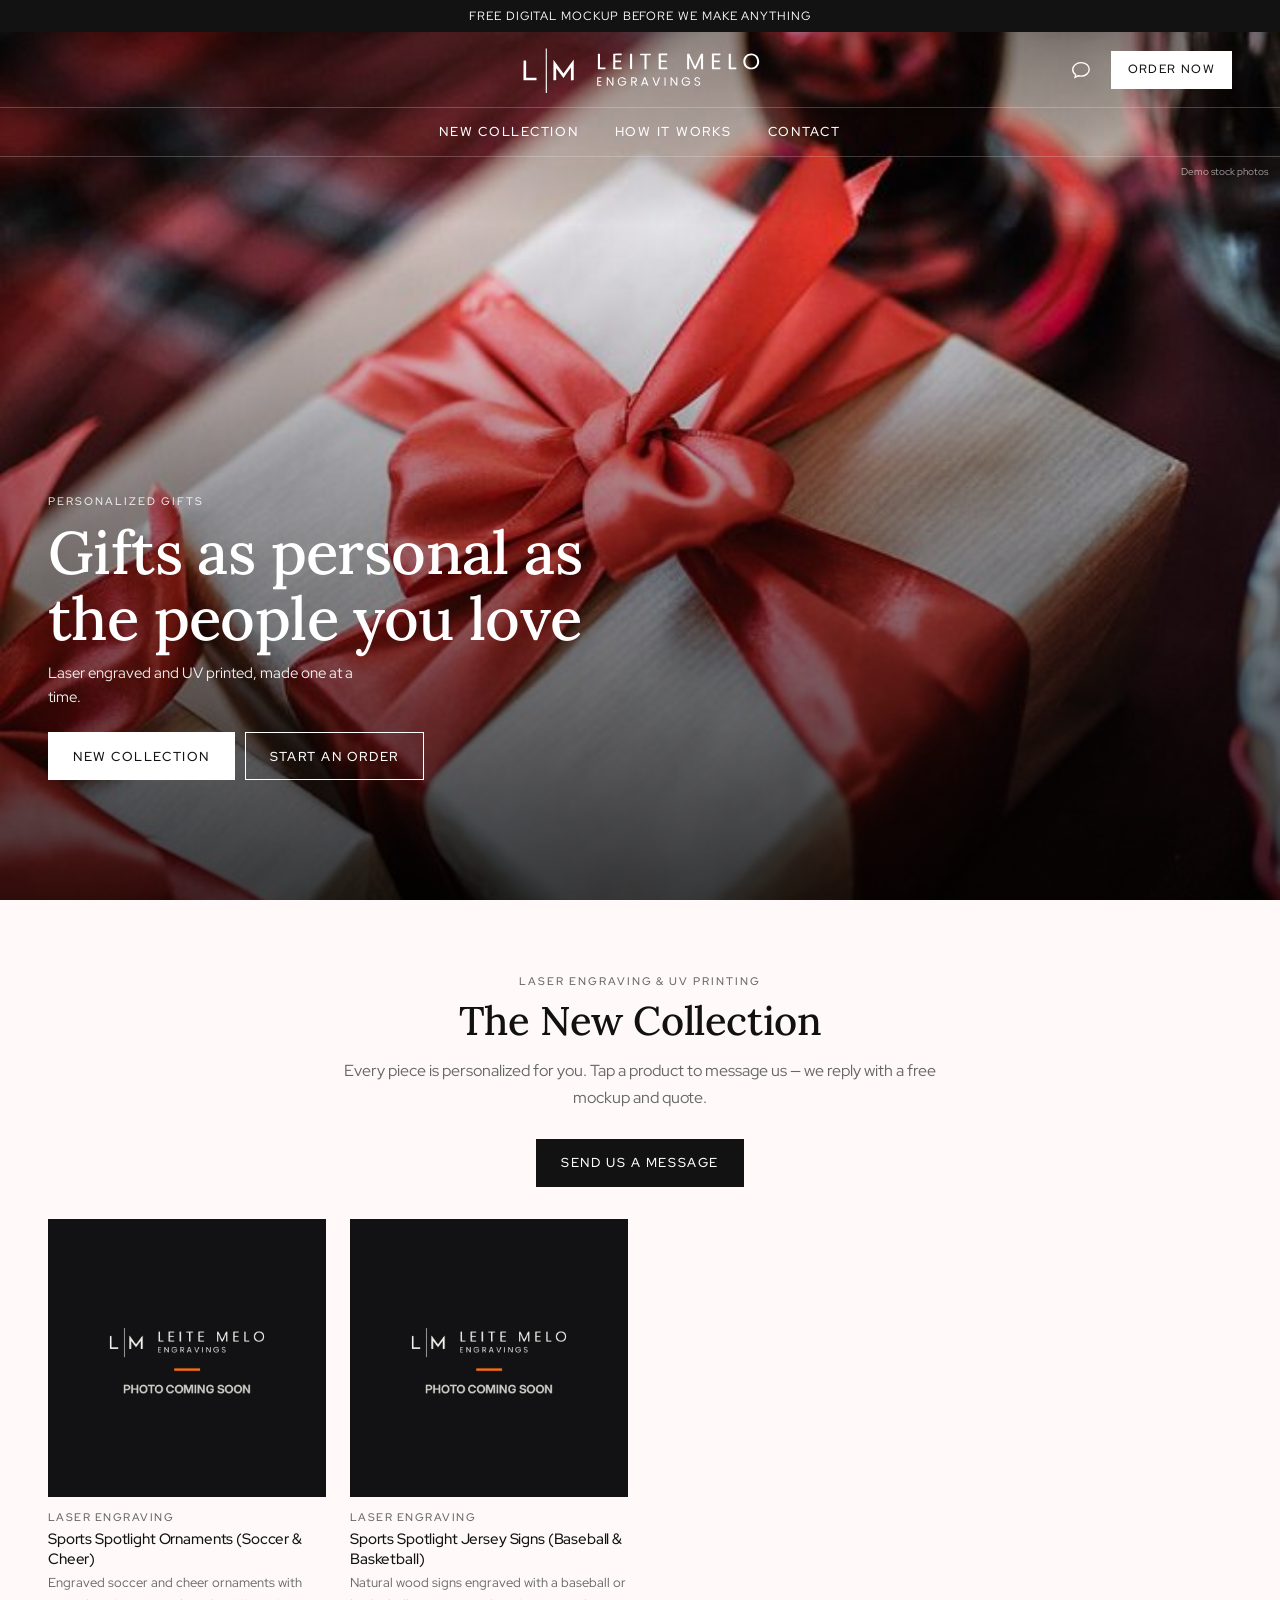
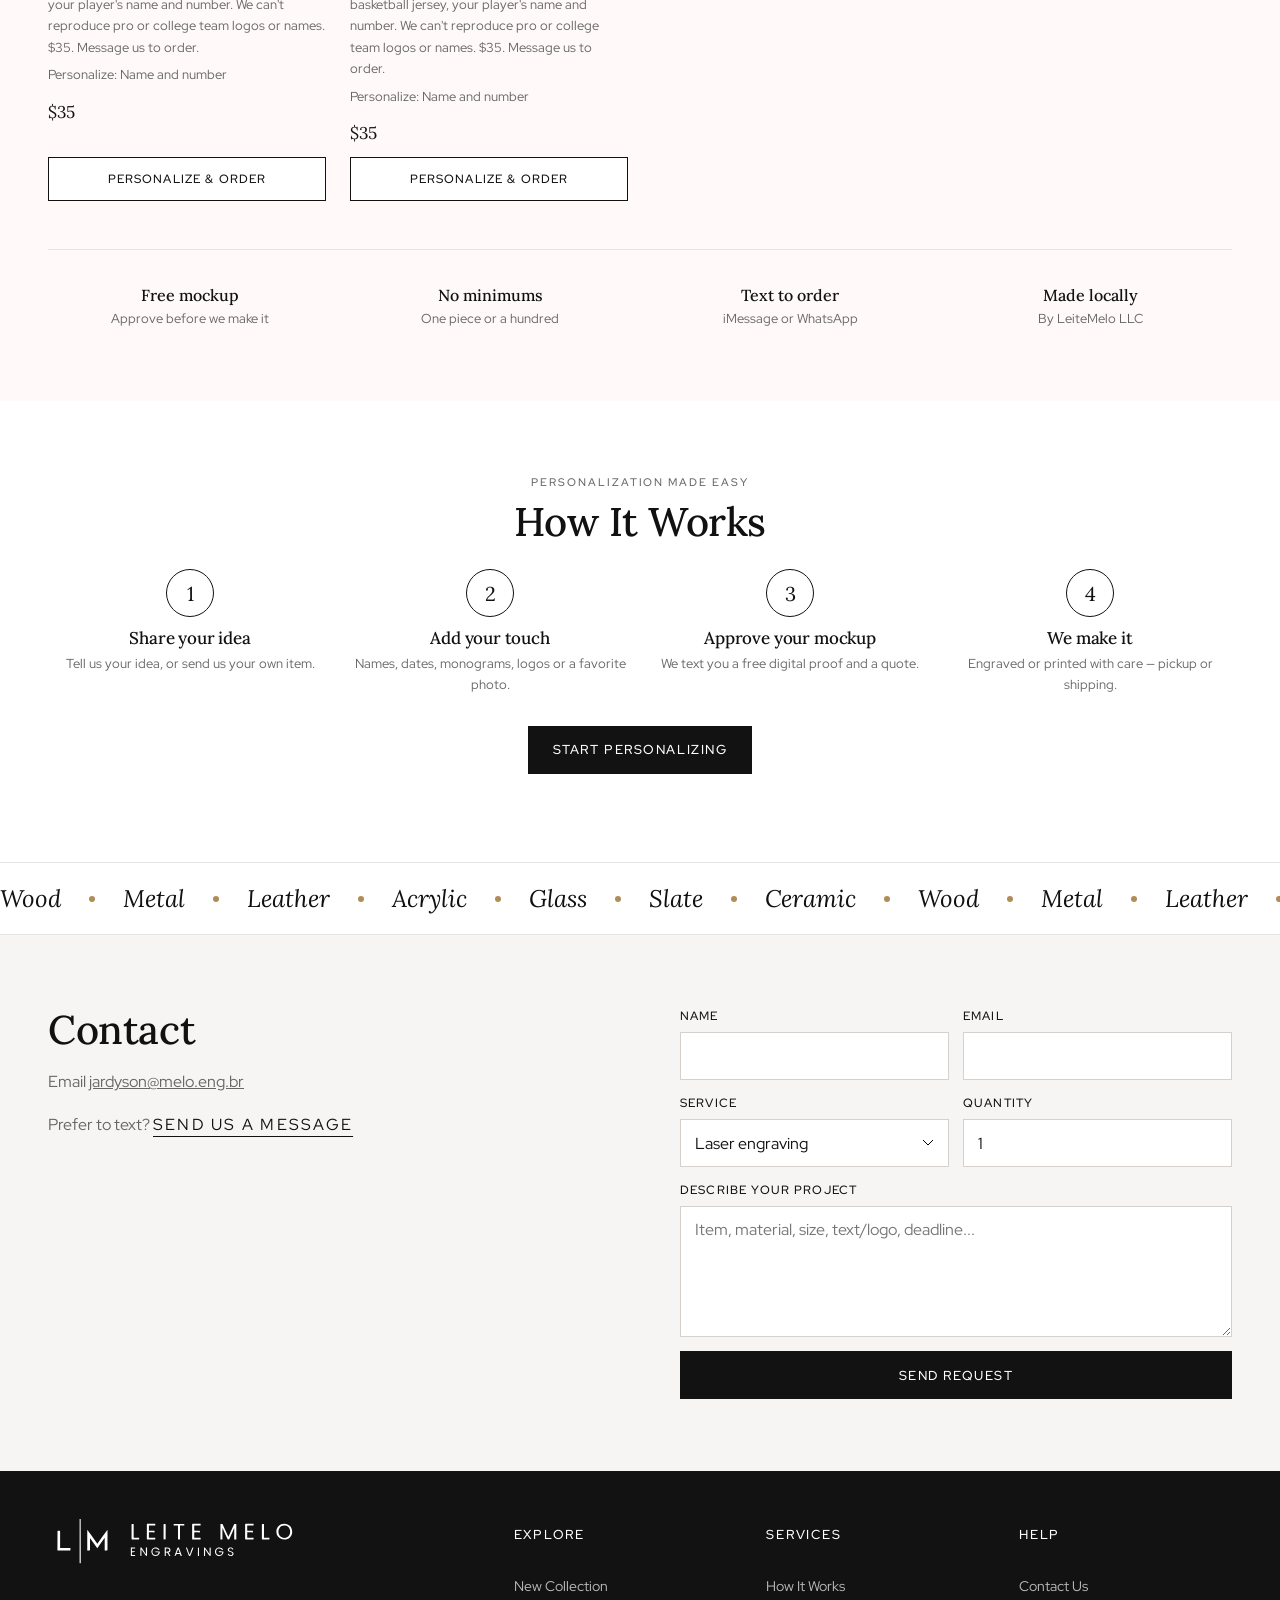
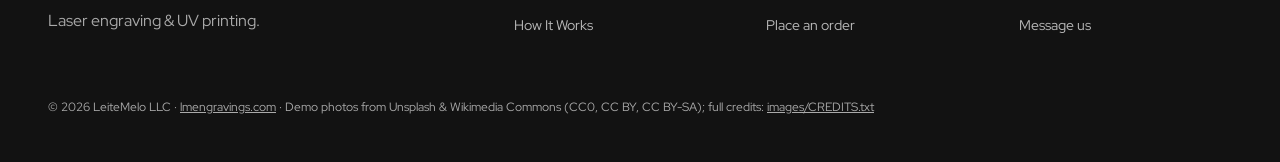
==== commit 2b7abcb1: "Show imageTag on product cards" ====
--- a/index.html
+++ b/index.html
@@ -4,7 +4,7 @@
 <link rel="canonical" href="https://lmengravings.com/"><meta property="og:url" content="https://lmengravings.com/"><meta property="og:title" content="LeiteMelo | Personalized Engraved Gifts"><meta property="og:image" content="https://lmengravings.com/images/h-gift.jpg"><meta name="theme-color" content="#ffffff">
 <link rel="preconnect" href="https://fonts.googleapis.com"><link rel="preconnect" href="https://fonts.gstatic.com" crossorigin>
 <link href="https://fonts.googleapis.com/css2?family=Lora:ital,wght@0,400;0,500;0,600;1,400&family=Red+Hat+Display:wght@300;400;500;700&display=swap" rel="stylesheet">
-<link rel="stylesheet" href="styles.css?v=10"><link rel="icon" type="image/svg+xml" href="images/favicon.svg">
+<link rel="stylesheet" href="styles.css?v=12"><link rel="icon" type="image/svg+xml" href="images/favicon.svg">
 </head><body>
 <!-- NOTE: All photos in /images are DEMO STOCK images (Unsplash License / Wikimedia Commons CC0, CC BY, CC BY-SA; see images/CREDITS.txt). Replace with real product photos before launch. -->
 <header class="hdr" id="hdr">
@@ -29,7 +29,7 @@
 
 
 
-<section class="sec soon" id="collection"><div class="wrap"><div class="soonin"><p class="eyebrow">Laser engraving &amp; UV printing</p><h2>New collection coming soon</h2><p>We’re photographing our latest pieces. In the meantime, tell us your idea — names, logos, photos or a special date — and we’ll send a free mockup and quote.</p><button class="btn msgbtn">Send us a message</button></div><ul class="trust"><li><strong>Free mockup</strong>Approve before we make it</li><li><strong>No minimums</strong>One piece or a hundred</li><li><strong>Text to order</strong>iMessage or WhatsApp</li><li><strong>Made locally</strong>By LeiteMelo LLC</li></ul></div></section>
+<section class="sec soon" id="collection"><div class="wrap"><div class="soonin"><p class="eyebrow">Laser engraving &amp; UV printing</p><h2 id="coll-h">New collection coming soon</h2><p id="coll-p">We’re photographing our latest pieces. In the meantime, tell us your idea — names, logos, photos or a special date — and we’ll send a free mockup and quote.</p><button class="btn msgbtn">Send us a message</button></div><div class="coll" id="coll" hidden></div><ul class="trust"><li><strong>Free mockup</strong>Approve before we make it</li><li><strong>No minimums</strong>One piece or a hundred</li><li><strong>Text to order</strong>iMessage or WhatsApp</li><li><strong>Made locally</strong>By LeiteMelo LLC</li></ul></div></section>
 <section class="sec blush" id="how"><div class="wrap"><div class="sechead c"><p class="eyebrow">Personalization made easy</p><h2>How It Works</h2></div><ol class="steps">
 <li><span class="num">1</span><h3>Share your idea</h3><p>Tell us your idea, or send us your own item.</p></li>
 <li><span class="num">2</span><h3>Add your touch</h3><p>Names, dates, monograms, logos or a favorite photo.</p></li>
@@ -114,4 +114,11 @@
 document.querySelectorAll('.msgbtn').forEach(b=>b.addEventListener('click',e=>{e.preventDefault();if(b.closest('.drawer'))closeD();openCh(b.dataset.t)}));
 ch.onclick=e=>{if(e.target===ch)closeCh()};ch.querySelector('.chx').onclick=closeCh;ch.querySelectorAll('.chopt').forEach(a=>a.addEventListener('click',()=>setTimeout(closeCh,300)));
 addEventListener('keydown',e=>{if(e.key==='Escape')closeCh()});
+
+/* accepted products from data/products.json */
+(async()=>{try{const r=await fetch('data/products.json?t='+Date.now(),{cache:'no-store'});if(!r.ok)return;const d=await r.json();const ps=(d.products||[]).filter(p=>{const td=new Date().toLocaleDateString('en-CA',{timeZone:'America/Chicago'});return (p.status==='Accepted'&&String(p.qa||'').toLowerCase()==='approved'&&p.priceConfirmed===true&&p.price&&!/^tbd/i.test(String(p.price).trim())&&!p.hold&&!(p.activeUntil&&td>p.activeUntil))});if(!ps.length)return;
+const e=s=>String(s??'').replace(/[&<>"']/g,c=>({'&':'&amp;','<':'&lt;','>':'&gt;','"':'&quot;',"'":'&#39;'}[c]));
+$('coll').innerHTML=ps.map(p=>`<article class="card"><div class="media"><img src="${e(p.image)}" alt="${e(p.title)}" loading="lazy">${p.imageTag?`<span class="tag ph">${e(p.imageTag)}</span>`:''}</div><p class="vendor">${e(p.method||'Personalized')}</p><h3>${e(p.title)}</h3><p class="rvdesc">${e(p.description)}</p><p class="mat">Personalize: ${e(p.personalization)}</p>${p.priceLabel?`<p class="plabel">${e(p.priceLabel)}</p>`:''}<p class="price">${e(p.price)}</p>${p.availability?`<p class="avail">${e(p.availability)}</p>`:''}<button class="pbtn msgbtn" data-t="${e(`Hi LeiteMelo! I'd like to order: ${p.title}.\nQuantity: 1\nPersonalization: `)}">Personalize &amp; order</button></article>`).join('');
+$('coll').hidden=false;$('coll-h').textContent='The New Collection';$('coll-p').textContent='Every piece is personalized for you. Tap a product to message us — we reply with a free mockup and quote.';
+$('coll').querySelectorAll('.msgbtn').forEach(b=>b.addEventListener('click',ev=>{ev.preventDefault();openCh(b.dataset.t)}));}catch(err){}})();
 </script></body></html>
--- a/styles.css
+++ b/styles.css
@@ -202,3 +202,26 @@
 .soon{background:var(--blush);text-align:center}.soonin{max-width:60rem;margin:auto}.soonin h2{margin-bottom:1.4rem}.soonin>p:not(.eyebrow){color:var(--mut);margin:0 0 2.8rem}
 .soon .trust{border-top:1px solid var(--line);padding-top:3.2rem;margin-top:4.8rem}
 .soon+#how{background:#fff}
+/* v11: accepted products on public site */
+.coll{display:grid;grid-template-columns:1fr 1fr;gap:2.8rem 1.2rem;text-align:left;margin-top:3.2rem}
+.coll .rvdesc,.rvdesc{font-size:1.3rem;color:var(--mut);margin:.4rem 0}.price{font-family:var(--serif);font-size:1.7rem;margin:.2rem 0 1rem}
+@media(min-width:750px){.coll{grid-template-columns:repeat(3,1fr);gap:4rem 1.6rem}}@media(min-width:990px){.coll{grid-template-columns:repeat(4,1fr);gap:4.8rem 2.4rem}}
+/* v11: internal review page */
+.rv{background:#fff}.rvh{position:sticky;top:0;z-index:20;display:flex;align-items:center;gap:1.2rem;padding:1rem 1.6rem;background:#fff;border-bottom:1px solid var(--line)}.rvh img{height:32px}.rvtag{font-size:1.1rem;font-weight:500;letter-spacing:.14em;text-transform:uppercase;color:var(--mut);flex:1}.rvh .ulink{background:none;border:0;cursor:pointer}
+.rvlogin{max-width:42rem;margin:6rem auto;display:grid;gap:1.6rem}.rvlogin h1{font-size:3.2rem}.rvlogin p{color:var(--mut);margin:0}.rvmsg{color:#b3261e!important;min-height:2rem}
+.rvbar{position:sticky;top:5.3rem;z-index:10;background:#fff;padding:1.6rem 0 .4rem}.rvbar .chips{margin-bottom:.6rem}.rvbar .note{margin:0 0 1.2rem}
+#list{padding-bottom:6rem}.rvcard .media{cursor:default}.rvcard .media img{object-fit:contain;background:#fff9f9}
+.tag.st-pending{background:#fff3cd;color:#7a5a00}.tag.st-accepted{background:#d7f5df;color:#11602c}.tag.st-rejected{background:#fde2e1;color:#8a1c14}.tag.ph{left:auto;right:.8rem;background:#121212;color:#fff}
+.rvnote{font-size:1.25rem;background:var(--tint);padding:.8rem 1rem;margin:0 0 .8rem}.small{font-size:1.1rem}
+.rvact{margin-top:auto;display:grid;grid-template-columns:1fr 1fr;gap:.6rem}.rvact .btn,.rvact .pbtn{min-height:4.4rem}.rvact .rst{grid-column:1/-1;background:none;border:0;cursor:pointer;justify-self:center}
+.rvact .acc{background:#11602c;border-color:#11602c}.rvact .acc:hover{background:#fff;color:#11602c}.rvact .rej{border-color:#8a1c14;color:#8a1c14}.rvact .rej:hover{background:#8a1c14;color:#fff}
+.rvact [disabled]{opacity:.35;pointer-events:none}body.busy #list{opacity:.6;pointer-events:none}
+.toast{position:fixed;left:50%;bottom:2rem;transform:translate(-50%,2rem);max-width:min(92vw,48rem);background:#121212;color:#fff;padding:1.2rem 1.8rem;font-size:1.4rem;opacity:0;visibility:hidden;transition:.3s;z-index:200}.toast.on{opacity:1;visibility:visible;transform:translate(-50%,0)}.toast.err{background:#8a1c14}
+[hidden]{display:none!important}.tag.ph{left:.8rem;right:auto;top:auto;bottom:.8rem}
+.tag.qa{top:3.6rem}.tag.qa-pending{background:#eceae7;color:#555}.tag.qa-approved{background:#d7f5df;color:#11602c}.tag.qa-flagged{background:#fde2e1;color:#8a1c14}
+.rvwhy{grid-column:1/-1;margin:.2rem 0 0;font-size:1.15rem;color:#8a1c14;line-height:1.4}
+/* v12 */
+.tag.hold{top:6.4rem;background:#121212;color:#fff}.rvcard.held{opacity:.85}.holdr{background:#fff3cd!important}
+.rvrange{font-size:1.2rem;color:var(--mut);margin:-.6rem 0 .8rem;font-style:italic}
+.avail{font-size:1.2rem;font-weight:500;color:#7a5a00;background:#fff8e6;padding:.5rem .8rem;margin:0 0 1rem;display:inline-block}
+.plabel{font-size:1.05rem;font-weight:500;letter-spacing:.14em;text-transform:uppercase;color:var(--gold);margin:.2rem 0 0}
